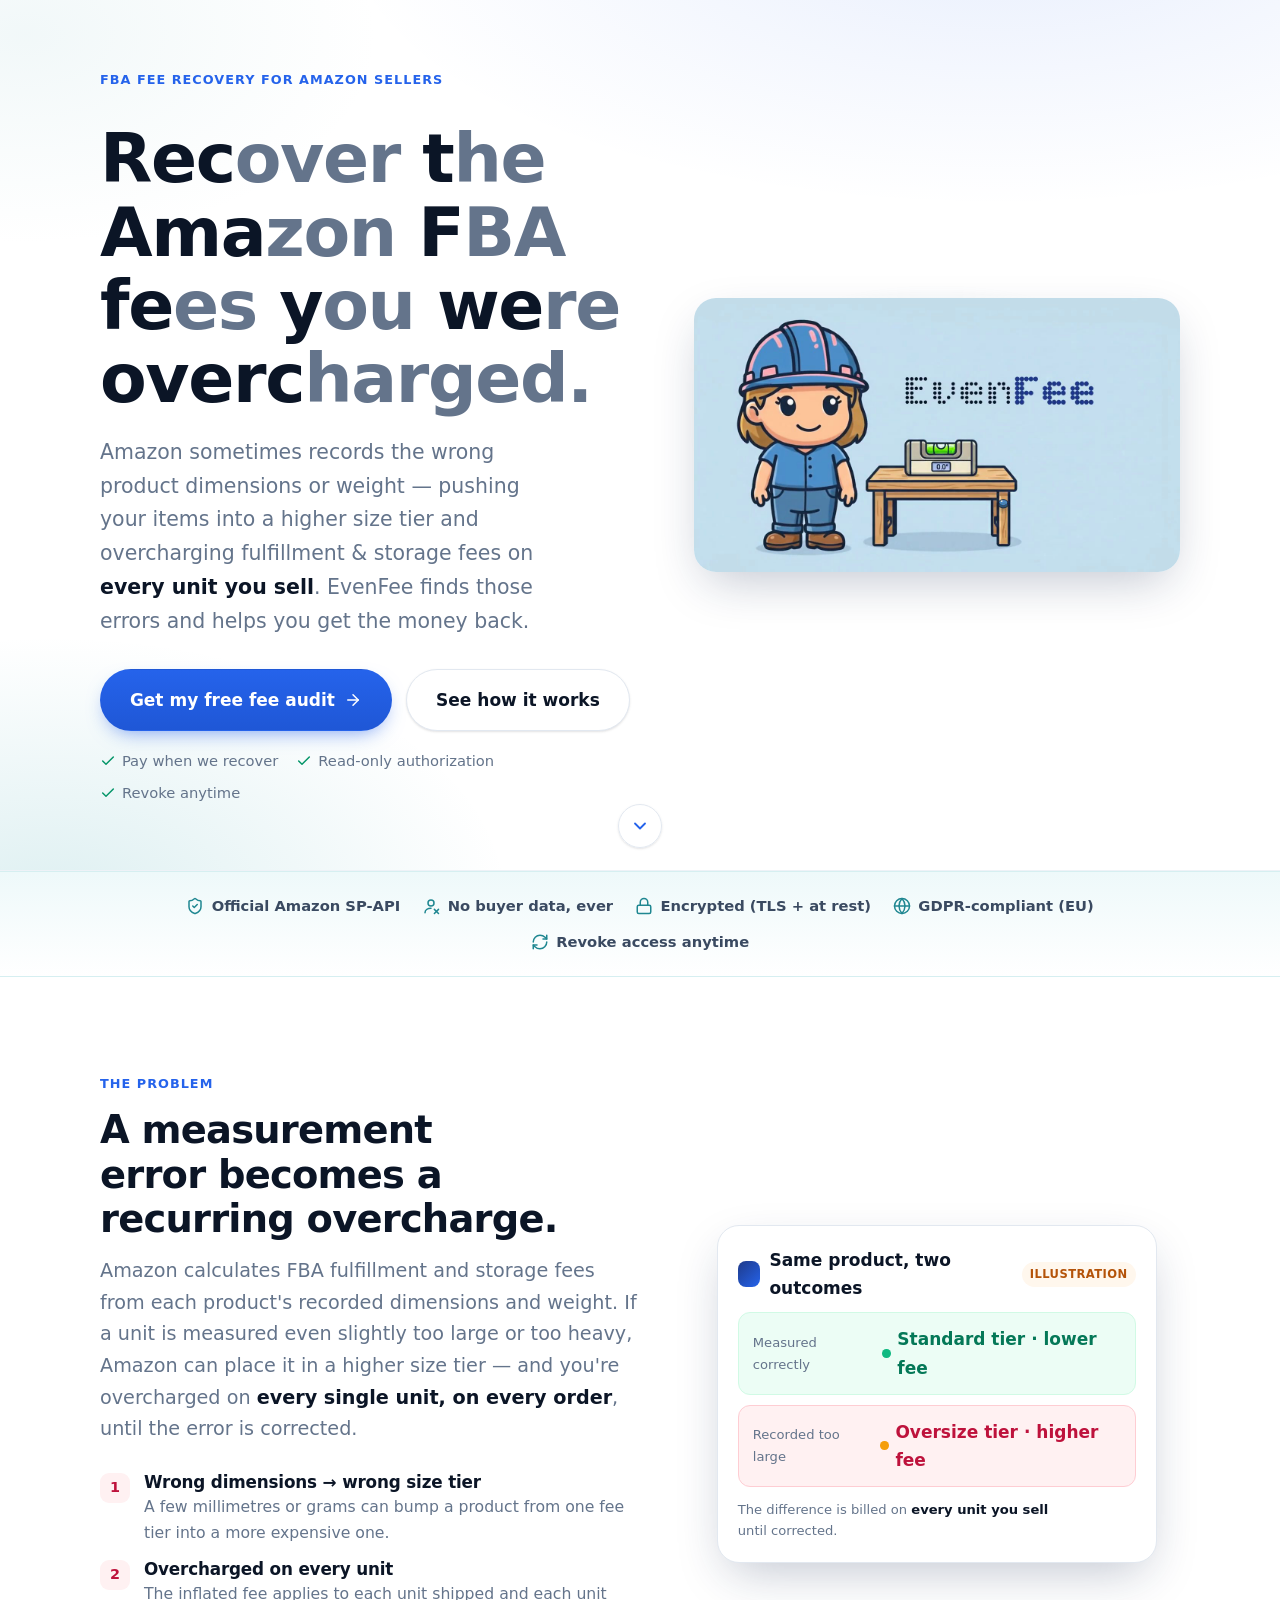
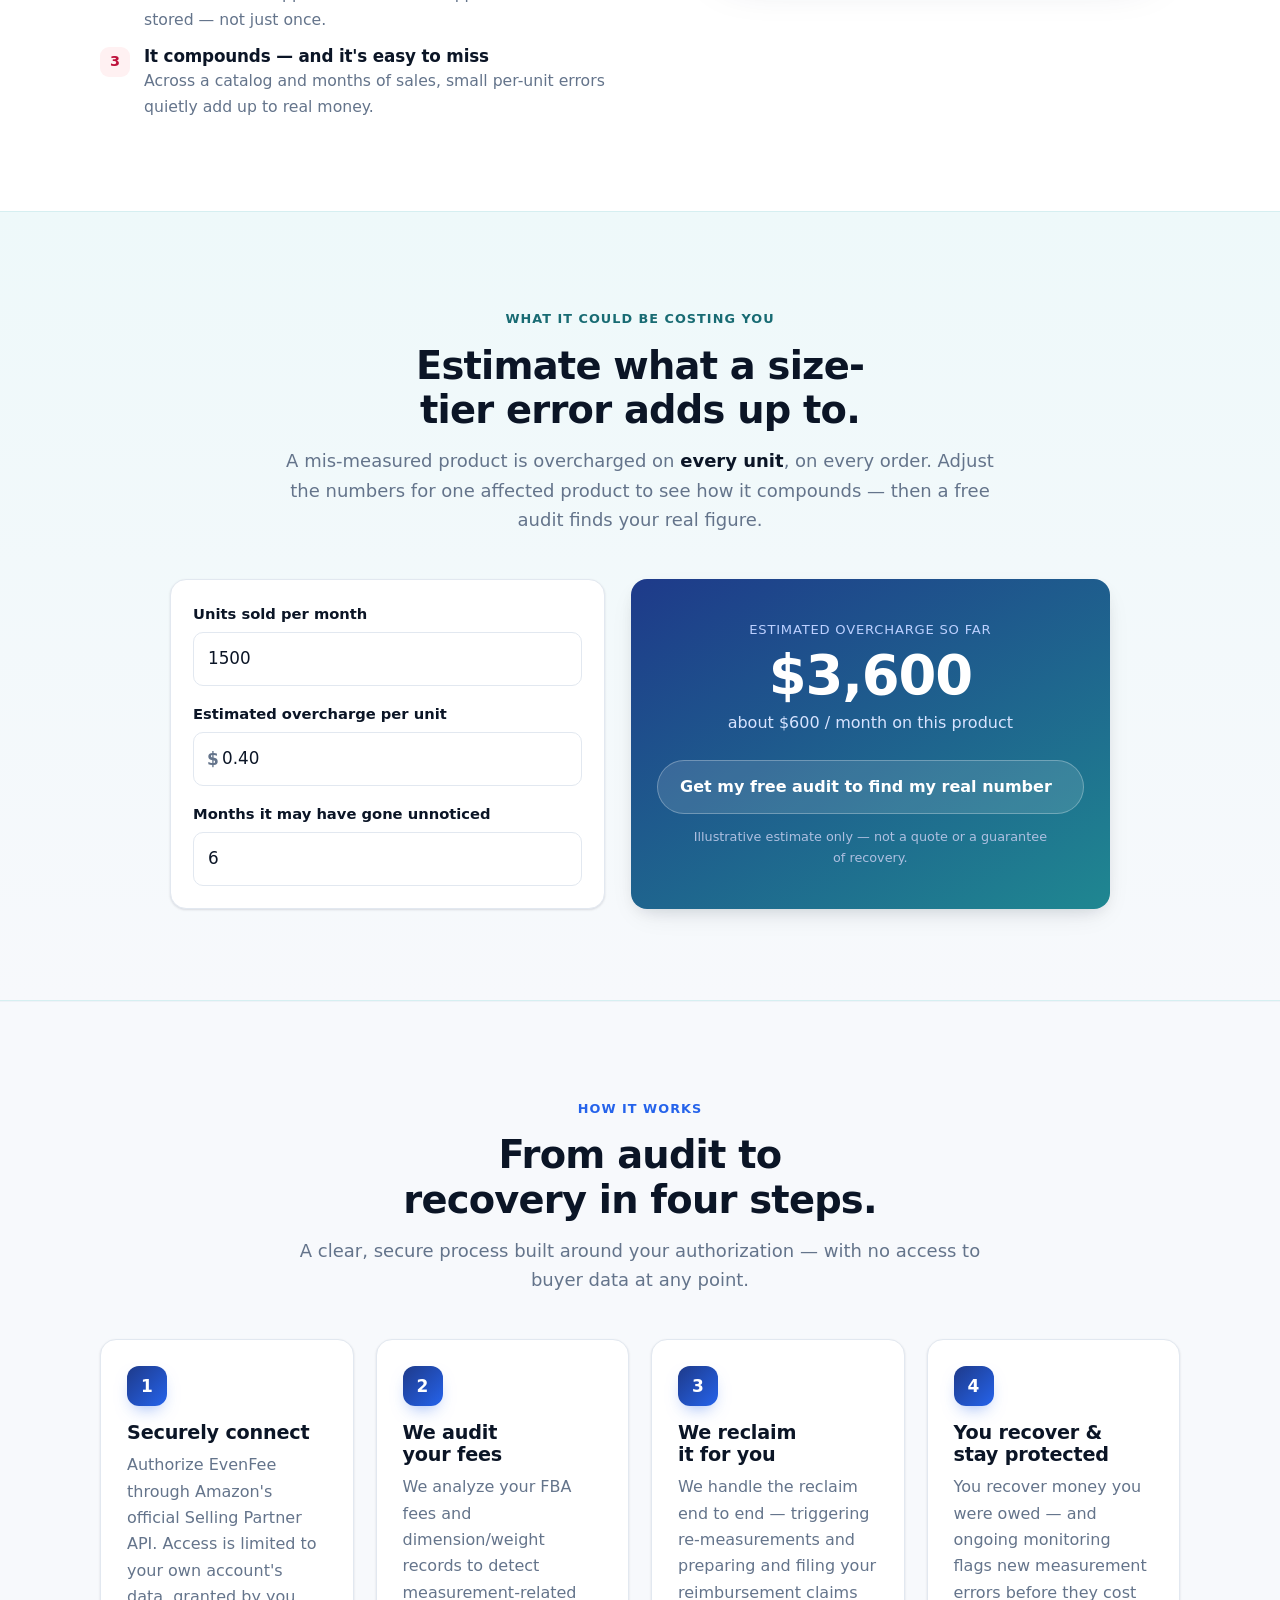
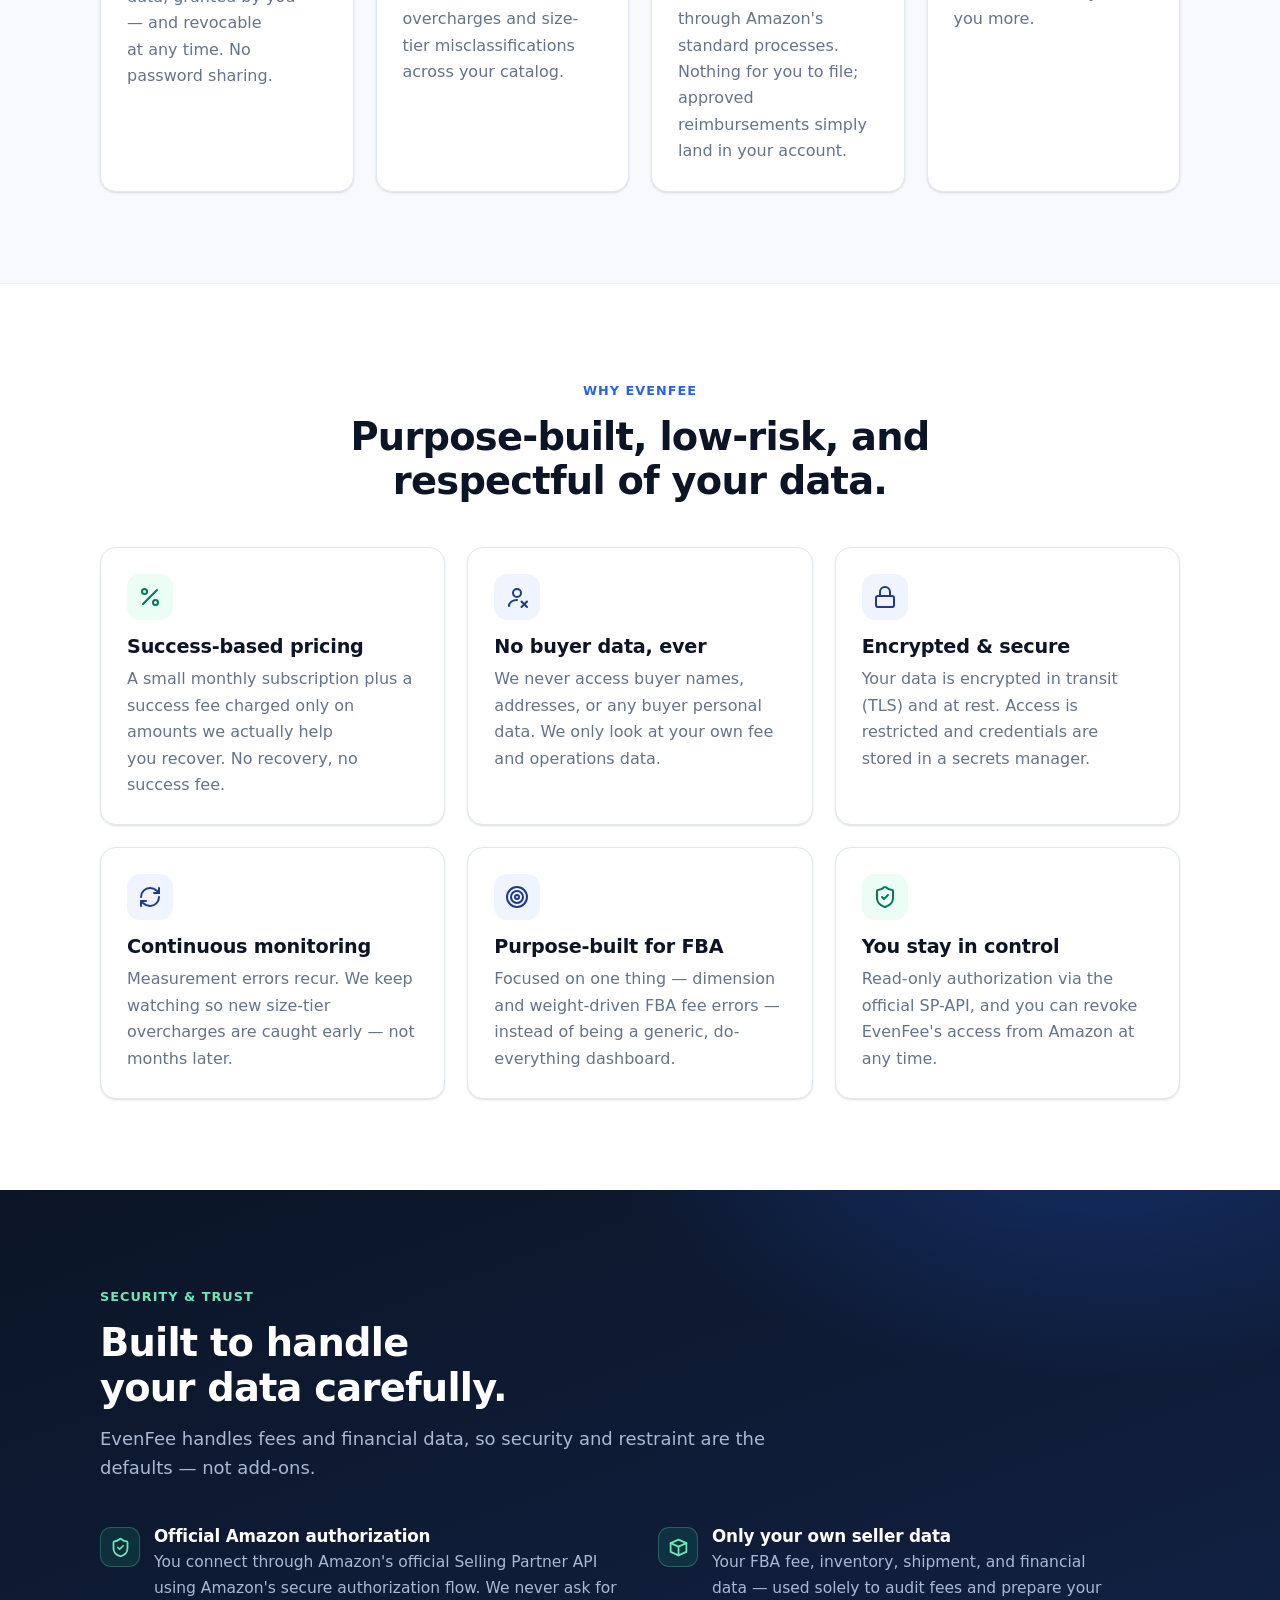
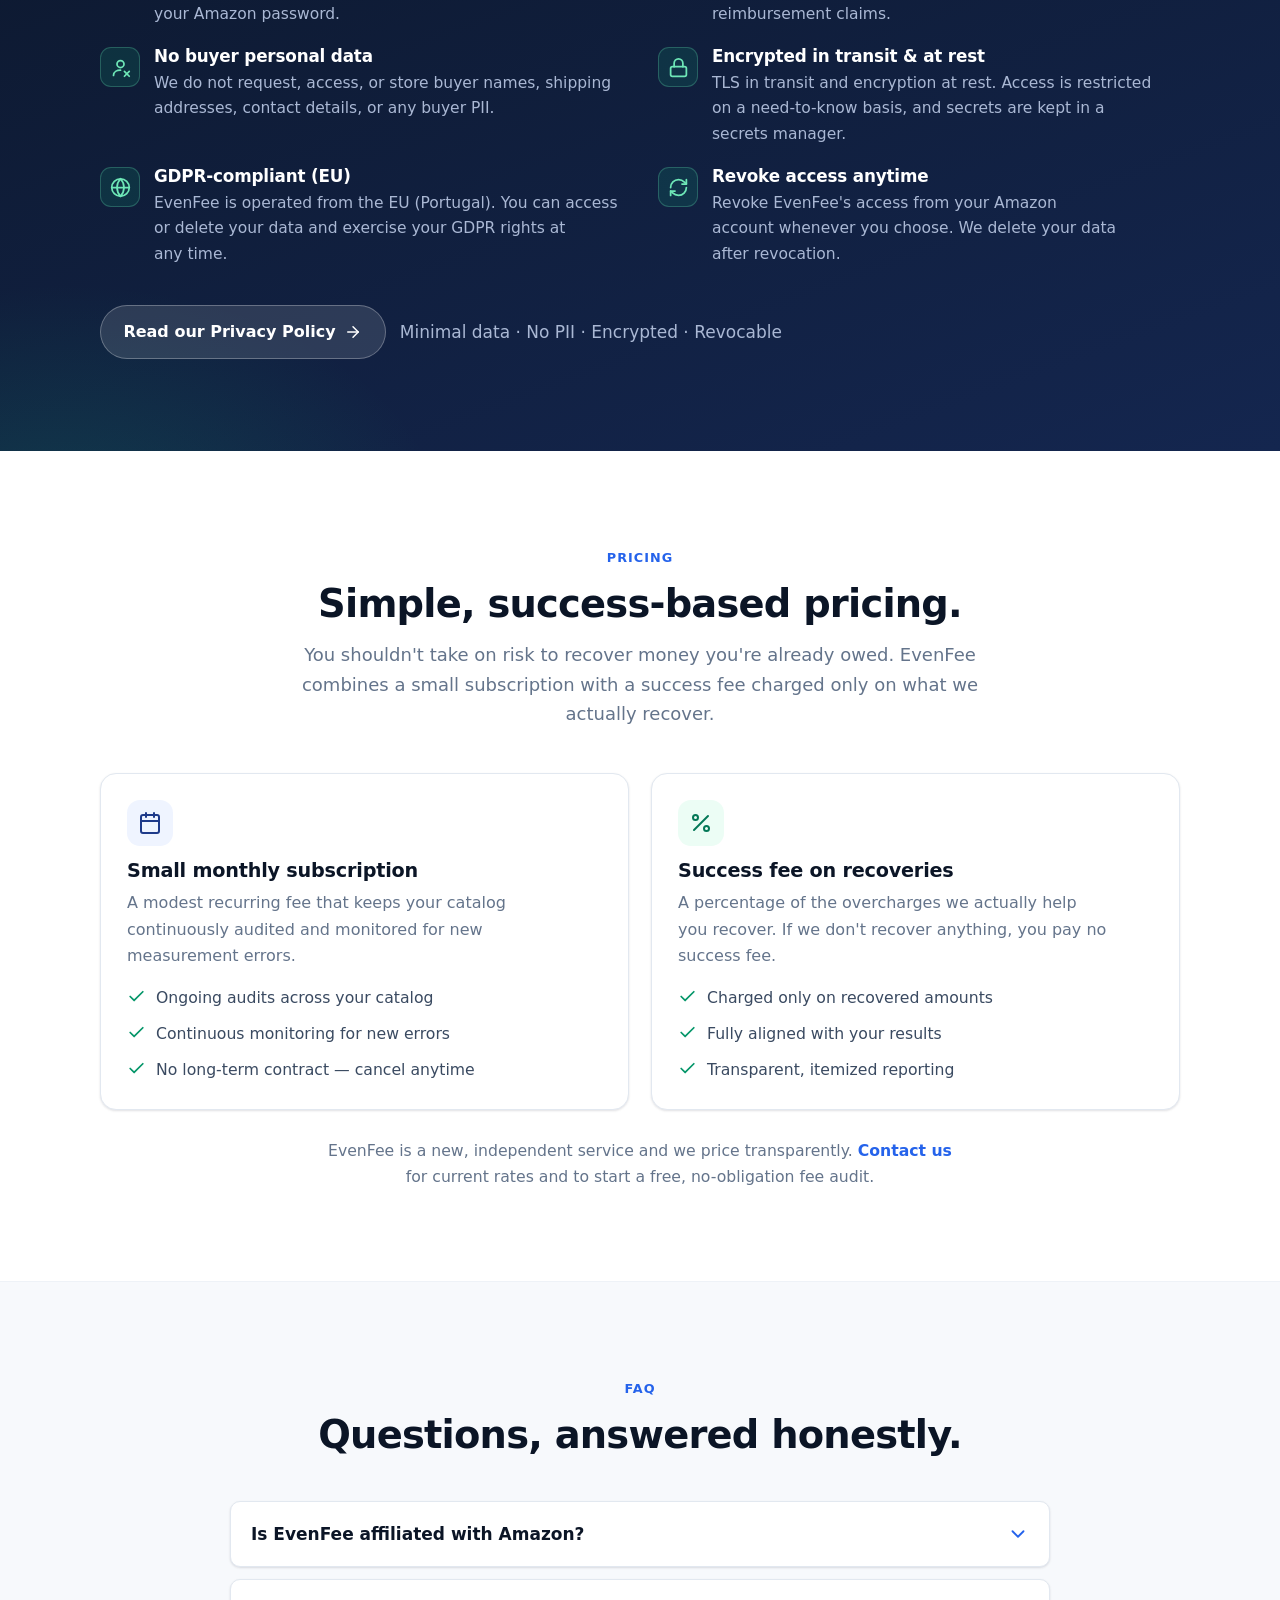
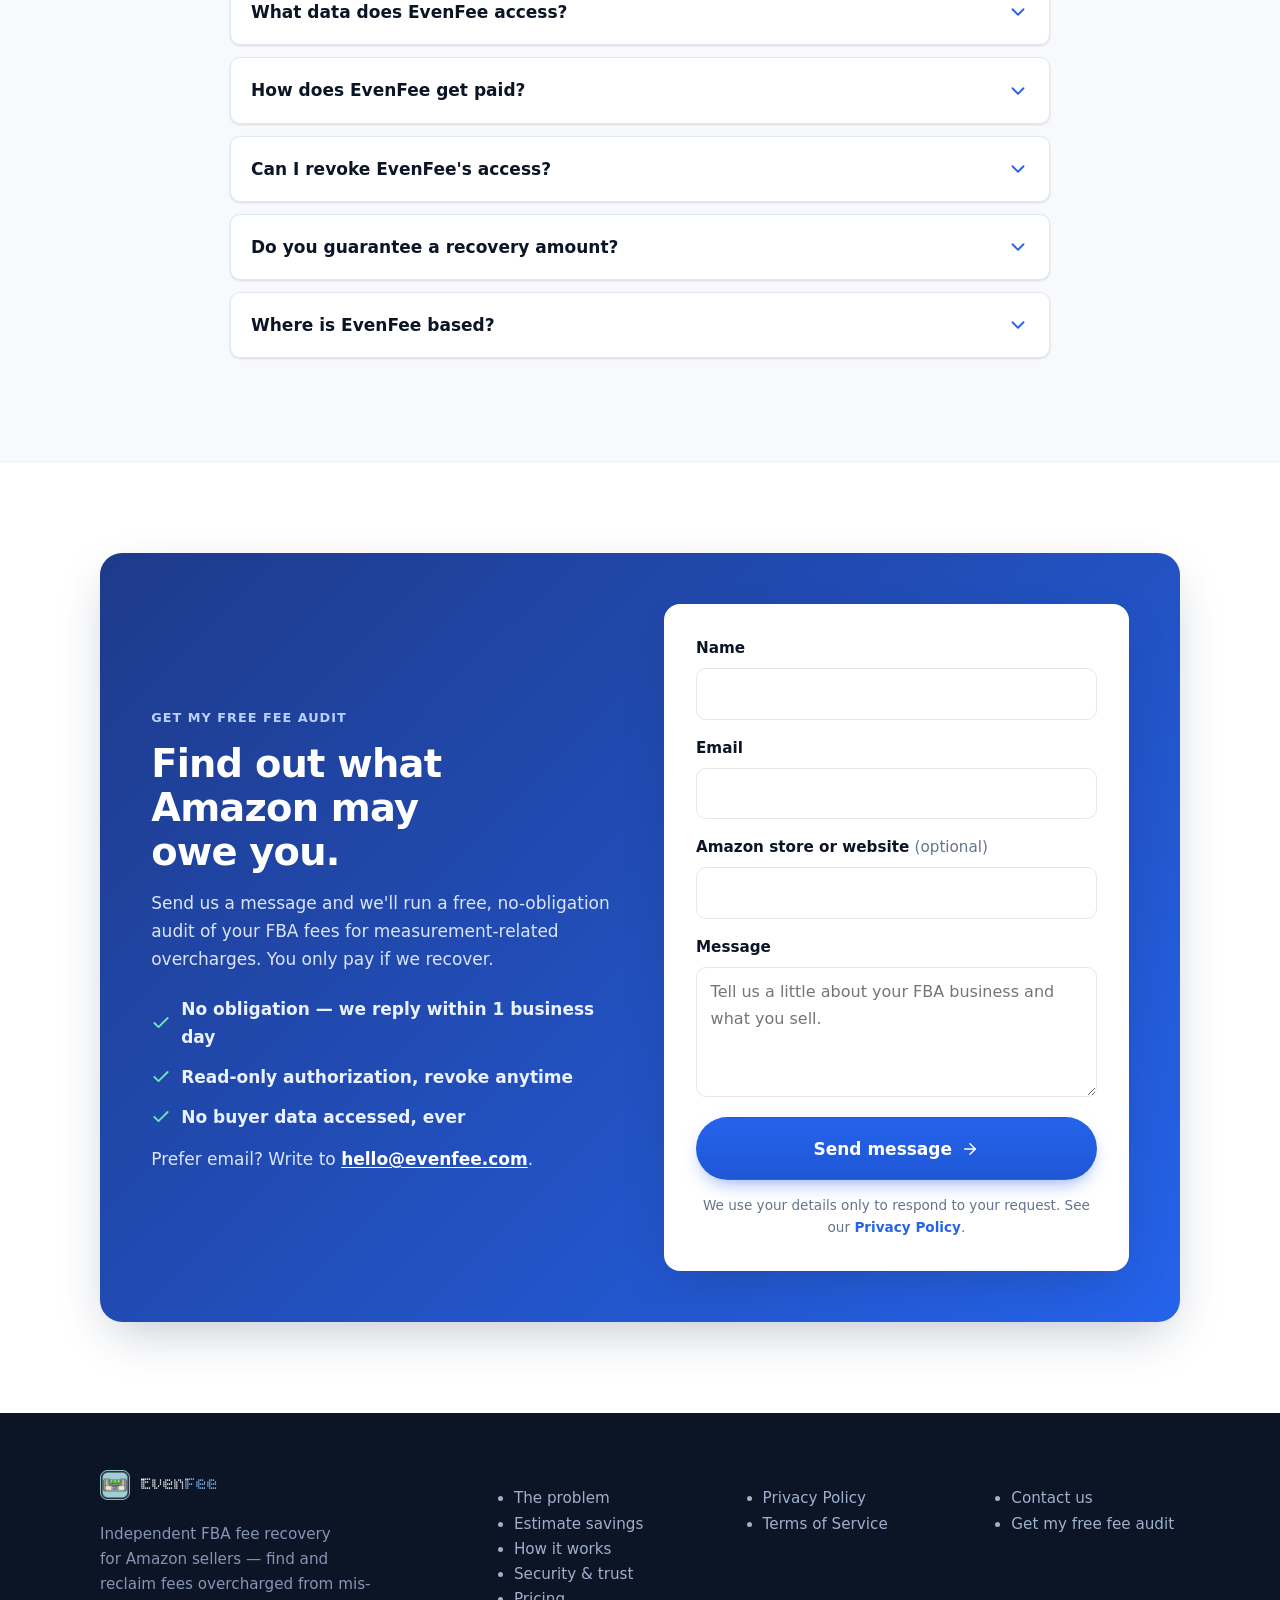
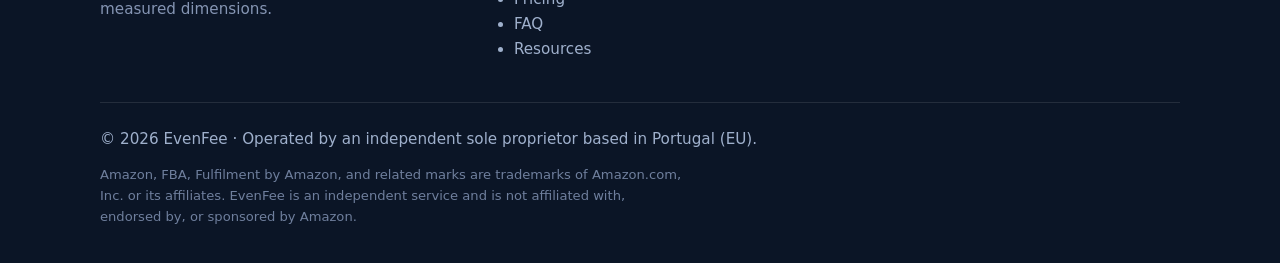
==== index.html @ 162b537e "Hero headline: add a bionic-reading colour cue Fade the tail of each word in the H1 to the muted sha" ====
<!DOCTYPE html>
<html lang="en">
<head>
  <meta charset="utf-8">
  <meta name="viewport" content="width=device-width, initial-scale=1">
  <script>document.documentElement.classList.add('hero-reveal');</script>

  <title>EvenFee — Amazon FBA Fee Recovery</title>
  <meta name="description" content="EvenFee helps Amazon FBA sellers recover fulfillment and storage fees they were overcharged due to incorrect product dimension and weight measurements. Success-based pricing, official Amazon SP-API, no buyer data, GDPR-compliant.">
  <link rel="canonical" href="https://evenfee.com/">

  <!-- Open Graph -->
  <meta property="og:type" content="website">
  <meta property="og:site_name" content="EvenFee">
  <meta property="og:title" content="EvenFee — Recover overcharged Amazon FBA fees">
  <meta property="og:description" content="We find FBA fulfillment & storage fees overcharged from mis-measured dimensions, and help you get the money back. No buyer data, encrypted, GDPR-compliant.">
  <meta property="og:url" content="https://evenfee.com/">
  <meta property="og:image" content="https://evenfee.com/assets/og-image.png">
  <meta property="og:image:width" content="1200">
  <meta property="og:image:height" content="630">
  <meta property="og:image:alt" content="EvenFee — recover the Amazon FBA fees you were overcharged.">
  <meta property="og:locale" content="en">

  <!-- Twitter -->
  <meta name="twitter:card" content="summary_large_image">
  <meta name="twitter:title" content="EvenFee — Recover overcharged Amazon FBA fees">
  <meta name="twitter:description" content="We find FBA fulfillment & storage fees overcharged from mis-measured dimensions, and help you get the money back.">
  <meta name="twitter:image" content="https://evenfee.com/assets/og-image.png">
  <meta name="twitter:image:alt" content="EvenFee — recover the Amazon FBA fees you were overcharged.">

  <!-- Icons / theme -->
  <link rel="icon" href="assets/favicon-32.png" sizes="32x32" type="image/png">
  <link rel="apple-touch-icon" href="assets/apple-touch-icon.png">
  <link rel="manifest" href="site.webmanifest">
  <meta name="theme-color" content="#0b1526">
  <meta name="robots" content="index, follow">

  <link rel="preload" as="image" href="assets/mascot.jpg" fetchpriority="high">
  <link rel="stylesheet" href="assets/styles.css">

  <script type="application/ld+json">
  {
    "@context": "https://schema.org",
    "@graph": [
      {
        "@type": "Organization",
        "@id": "https://evenfee.com/#org",
        "name": "EvenFee",
        "url": "https://evenfee.com/",
        "logo": "https://evenfee.com/assets/icon-512.png",
        "email": "hello@evenfee.com",
        "description": "EvenFee helps Amazon FBA sellers recover fulfillment and storage fees overcharged because of incorrect product dimension or weight measurements.",
        "foundingLocation": { "@type": "Place", "address": { "@type": "PostalAddress", "addressCountry": "PT" } },
        "areaServed": "Worldwide"
      },
      {
        "@type": "WebSite",
        "@id": "https://evenfee.com/#site",
        "url": "https://evenfee.com/",
        "name": "EvenFee",
        "publisher": { "@id": "https://evenfee.com/#org" },
        "inLanguage": "en"
      },
      {
        "@type": "FAQPage",
        "mainEntity": [
          { "@type": "Question", "name": "Is EvenFee affiliated with Amazon?",
            "acceptedAnswer": { "@type": "Answer", "text": "No. EvenFee is an independent service and is not affiliated with, endorsed by, or sponsored by Amazon. We integrate with Amazon's official Selling Partner API (SP-API) only with your authorization." } },
          { "@type": "Question", "name": "What data does EvenFee access?",
            "acceptedAnswer": { "@type": "Answer", "text": "Only your own seller account's FBA fee, inventory, shipment, and financial data via Amazon's SP-API. We never access buyer names, addresses, or any buyer personal data." } },
          { "@type": "Question", "name": "How does EvenFee get paid?",
            "acceptedAnswer": { "@type": "Answer", "text": "A small monthly subscription plus a success fee charged only on amounts we actually help you recover. If there is no recovery, there is no success fee." } },
          { "@type": "Question", "name": "Can I revoke EvenFee's access?",
            "acceptedAnswer": { "@type": "Answer", "text": "Yes. You can revoke EvenFee's access from your Amazon Seller Central account at any time. We delete your data after revocation." } },
          { "@type": "Question", "name": "Do you guarantee a recovery amount?",
            "acceptedAnswer": { "@type": "Answer", "text": "No. Outcomes depend on your account and Amazon's review of each claim. We only charge a success fee on amounts that are actually recovered." } },
          { "@type": "Question", "name": "Where is EvenFee based?",
            "acceptedAnswer": { "@type": "Answer", "text": "EvenFee is operated by an independent sole proprietor based in Portugal (EU), and follows GDPR for any personal data it processes." } }
        ]
      },
      {
        "@type": "Service",
        "@id": "https://evenfee.com/#service",
        "name": "FBA fee recovery",
        "serviceType": "Amazon FBA fee audit and reimbursement recovery",
        "provider": { "@id": "https://evenfee.com/#org" },
        "areaServed": "Worldwide",
        "description": "Audits Amazon FBA fulfillment and storage fees for overcharges caused by incorrect product dimension or weight measurements, and helps sellers prepare reimbursement claims. Success-based pricing.",
        "offers": { "@type": "Offer", "priceSpecification": { "@type": "PriceSpecification", "priceCurrency": "EUR", "description": "Small monthly subscription plus a success fee charged only on amounts actually recovered." } }
      }
    ]
  }
  </script>
</head>
<body>
  <a class="skip-link" href="#main">Skip to content</a>

  <!-- ===================== Header ===================== -->
  <header class="site-header" data-header>
    <div class="container">
      <nav class="nav" aria-label="Primary">
        <a class="brand" href="index.html" aria-label="EvenFee home">
          <img class="brand__mark" src="assets/logo-mark.png" width="30" height="30" alt="" aria-hidden="true">
          <span class="brand__name">Even<b>Fee</b></span>
        </a>

        <ul class="nav__links">
          <li><a href="#problem">The problem</a></li>
          <li><a href="#how-it-works">How it works</a></li>
          <li><a href="#security">Security</a></li>
          <li><a href="#pricing">Pricing</a></li>
          <li><a href="#faq">FAQ</a></li>
          <li><a href="resources.html">Resources</a></li>
          <li><a href="#contact">Contact</a></li>
        </ul>

        <div class="nav__cta">
          <a class="btn btn--primary" href="#contact">Get my free fee audit</a>
        </div>

        <button class="nav__toggle" data-nav-toggle aria-expanded="false" aria-controls="mobile-menu" aria-label="Toggle navigation menu">
          <svg class="icon-open" viewBox="0 0 24 24" fill="none" stroke="currentColor" stroke-width="2" stroke-linecap="round" aria-hidden="true"><path d="M4 6h16M4 12h16M4 18h16"/></svg>
          <svg class="icon-close" viewBox="0 0 24 24" fill="none" stroke="currentColor" stroke-width="2" stroke-linecap="round" aria-hidden="true"><path d="M6 6l12 12M18 6 6 18"/></svg>
        </button>
      </nav>

      <div class="nav__panel" id="mobile-menu" data-nav-panel>
        <ul>
          <li><a href="#problem">The problem</a></li>
          <li><a href="#estimate">Estimate savings</a></li>
          <li><a href="#how-it-works">How it works</a></li>
          <li><a href="#benefits">Benefits</a></li>
          <li><a href="#security">Security &amp; trust</a></li>
          <li><a href="#pricing">Pricing</a></li>
          <li><a href="#faq">FAQ</a></li>
          <li><a href="resources.html">Resources</a></li>
          <li><a href="#contact">Contact</a></li>
          <li><a href="privacy.html">Privacy Policy</a></li>
        </ul>
        <a class="btn btn--primary btn--block" href="#contact">Get my free fee audit</a>
      </div>
    </div>
  </header>

  <main id="main">
    <!-- ===================== Hero ===================== -->
    <section class="hero">
      <div class="container">
        <div class="hero__grid">
          <div class="hero__copy">
            <span class="eyebrow">FBA fee recovery for Amazon sellers</span>
            <h1>Rec<span class="rl">over</span> t<span class="rl">he</span> Ama<span class="rl">zon</span> F<span class="rl">BA</span> fe<span class="rl">es</span> y<span class="rl">ou</span> we<span class="rl">re</span> overc<span class="rl">harged.</span></h1>
            <p class="hero__sub">Amazon sometimes records the wrong product dimensions or weight — pushing your items into a higher size tier and overcharging fulfillment &amp; storage fees on <strong>every unit you sell</strong>. EvenFee finds those errors and helps you get the money back.</p>
            <div class="hero__actions">
              <a class="btn btn--primary btn--lg" href="#contact">
                Get my free fee audit
                <svg viewBox="0 0 24 24" width="18" height="18" fill="none" stroke="currentColor" stroke-width="2" stroke-linecap="round" stroke-linejoin="round" aria-hidden="true"><path d="M5 12h14"/><path d="m12 5 7 7-7 7"/></svg>
              </a>
              <a class="btn btn--ghost btn--lg" href="#how-it-works">See how it works</a>
            </div>
            <div class="hero__micro">
              <span><svg viewBox="0 0 24 24" fill="none" stroke="currentColor" stroke-width="2.2" stroke-linecap="round" stroke-linejoin="round" aria-hidden="true"><path d="M20 6 9 17l-5-5"/></svg> Pay when we recover</span>
              <span><svg viewBox="0 0 24 24" fill="none" stroke="currentColor" stroke-width="2.2" stroke-linecap="round" stroke-linejoin="round" aria-hidden="true"><path d="M20 6 9 17l-5-5"/></svg> Read-only authorization</span>
              <span><svg viewBox="0 0 24 24" fill="none" stroke="currentColor" stroke-width="2.2" stroke-linecap="round" stroke-linejoin="round" aria-hidden="true"><path d="M20 6 9 17l-5-5"/></svg> Revoke anytime</span>
            </div>
          </div>

          <!-- Brand mascot — plays once on load (muted), then loops the last ~3s (she blinks on a calm idle); the faint replay control re-runs it -->
          <div class="hero__art">
            <div class="hero__stage">
              <video class="hero__mascot" width="1280" height="720"
                     autoplay muted playsinline preload="auto"
                     poster="assets/mascot.jpg"
                     aria-label="EvenFee mascot — a friendly inspector with a spirit level, beside the EvenFee logo">
                <source src="assets/mascot-hero.mp4" type="video/mp4">
                <img src="assets/mascot.jpg" width="1280" height="720" decoding="async"
                     alt="EvenFee mascot — a friendly inspector with a spirit level, beside the EvenFee logo">
              </video>
              <button type="button" class="hero__replay" aria-label="Replay animation" title="Replay">
                <svg viewBox="0 0 24 24" fill="none" stroke="currentColor" stroke-width="2" stroke-linecap="round" stroke-linejoin="round" aria-hidden="true"><path d="M3 12a9 9 0 0 1 9-9 9.75 9.75 0 0 1 6.74 2.74L21 8"/><path d="M21 3v5h-5"/><path d="M21 12a9 9 0 0 1-9 9 9.75 9.75 0 0 1-6.74-2.74L3 16"/><path d="M3 21v-5h5"/></svg>
              </button>
            </div>
          </div>
        </div>
      </div>
      <a class="hero__scroll" href="#problem" aria-label="Scroll to see how it works">
        <svg viewBox="0 0 24 24" fill="none" stroke="currentColor" stroke-width="2.2" stroke-linecap="round" stroke-linejoin="round" aria-hidden="true"><path d="m6 9 6 6 6-6"/></svg>
      </a>
    </section>

    <!-- ===================== Trust strip ===================== -->
    <div class="trustbar">
      <div class="container">
        <div class="trustbar__inner">
          <span class="trustbar__item"><svg viewBox="0 0 24 24" fill="none" stroke="currentColor" stroke-width="2" stroke-linecap="round" stroke-linejoin="round" aria-hidden="true"><path d="M20 13c0 5-3.5 7.5-7.66 8.95a1 1 0 0 1-.67-.01C7.5 20.5 4 18 4 13V6a1 1 0 0 1 1-1c2 0 4.5-1.2 6.24-2.72a1.17 1.17 0 0 1 1.52 0C14.51 3.81 17 5 19 5a1 1 0 0 1 1 1z"/><path d="m9 12 2 2 4-4"/></svg> Official Amazon SP-API</span>
          <span class="trustbar__item"><svg viewBox="0 0 24 24" fill="none" stroke="currentColor" stroke-width="2" stroke-linecap="round" stroke-linejoin="round" aria-hidden="true"><circle cx="12" cy="8" r="4"/><path d="M4 21c0-4 4-6 8-6"/><line x1="16.5" y1="16.5" x2="22" y2="22"/><line x1="22" y1="16.5" x2="16.5" y2="22"/></svg> No buyer data, ever</span>
          <span class="trustbar__item"><svg viewBox="0 0 24 24" fill="none" stroke="currentColor" stroke-width="2" stroke-linecap="round" stroke-linejoin="round" aria-hidden="true"><rect x="3" y="11" width="18" height="11" rx="2"/><path d="M7 11V7a5 5 0 0 1 10 0v4"/></svg> Encrypted (TLS + at rest)</span>
          <span class="trustbar__item"><svg viewBox="0 0 24 24" fill="none" stroke="currentColor" stroke-width="2" stroke-linecap="round" stroke-linejoin="round" aria-hidden="true"><circle cx="12" cy="12" r="10"/><path d="M2 12h20"/><path d="M12 2a15.3 15.3 0 0 1 4 10 15.3 15.3 0 0 1-4 10 15.3 15.3 0 0 1-4-10 15.3 15.3 0 0 1 4-10z"/></svg> GDPR-compliant (EU)</span>
          <span class="trustbar__item"><svg viewBox="0 0 24 24" fill="none" stroke="currentColor" stroke-width="2" stroke-linecap="round" stroke-linejoin="round" aria-hidden="true"><path d="M3 12a9 9 0 0 1 9-9 9.75 9.75 0 0 1 6.74 2.74L21 8"/><path d="M21 3v5h-5"/><path d="M21 12a9 9 0 0 1-9 9 9.75 9.75 0 0 1-6.74-2.74L3 16"/><path d="M3 21v-5h5"/></svg> Revoke access anytime</span>
        </div>
      </div>
    </div>

    <!-- ===================== Problem ===================== -->
    <section class="section" id="problem">
      <div class="container">
        <div class="split">
          <div>
            <span class="eyebrow">The problem</span>
            <h2>A measurement error becomes a recurring overcharge.</h2>
            <p class="lead" style="margin-top:14px">Amazon calculates FBA fulfillment and storage fees from each product's recorded dimensions and weight. If a unit is measured even slightly too large or too heavy, Amazon can place it in a higher size tier — and you're overcharged on <strong>every single unit, on every order</strong>, until the error is corrected.</p>
            <div class="problem__points">
              <div class="problem__point">
                <span class="num" aria-hidden="true">1</span>
                <div><h3>Wrong dimensions → wrong size tier</h3><p>A few millimetres or grams can bump a product from one fee tier into a more expensive one.</p></div>
              </div>
              <div class="problem__point">
                <span class="num" aria-hidden="true">2</span>
                <div><h3>Overcharged on every unit</h3><p>The inflated fee applies to each unit shipped and each unit stored — not just once.</p></div>
              </div>
              <div class="problem__point">
                <span class="num" aria-hidden="true">3</span>
                <div><h3>It compounds — and it's easy to miss</h3><p>Across a catalog and months of sales, small per-unit errors quietly add up to real money.</p></div>
              </div>
            </div>
          </div>

          <div class="problem__media">
            <div class="mock" role="img" aria-label="Illustration: the same product billed correctly in a standard tier versus overcharged in an oversize tier.">
              <div class="mock__top">
                <span class="mock__title"><span class="dot" aria-hidden="true"></span> Same product, two outcomes</span>
                <span class="badge badge--warn">Illustration</span>
              </div>
              <div class="mock__row" style="background:var(--accent-050); border-color:var(--accent-100)">
                <span class="label">Measured correctly</span>
                <span class="val" style="color:var(--accent-700)"><span class="pin pin--ok" aria-hidden="true"></span> Standard tier · lower fee</span>
              </div>
              <div class="mock__row" style="background:#fff1f2; border-color:#fecdd3">
                <span class="label">Recorded too large</span>
                <span class="val" style="color:#be123c"><span class="pin pin--warn" aria-hidden="true"></span> Oversize tier · higher fee</span>
              </div>
              <p class="mock__dims">The difference is billed on <strong>every unit you sell</strong> until corrected.</p>
            </div>
          </div>
        </div>
      </div>
    </section>

    <!-- ===================== Estimate ===================== -->
    <section class="section section--teal" id="estimate">
      <div class="container">
        <div class="section__head center">
          <span class="eyebrow">What it could be costing you</span>
          <h2>Estimate what a size-tier error adds up to.</h2>
          <p>A mis-measured product is overcharged on <strong>every unit</strong>, on every order. Adjust the numbers for one affected product to see how it compounds — then a free audit finds your real figure.</p>
        </div>
        <div class="estimator">
          <form class="estimator__controls" id="estimator" novalidate aria-label="FBA overcharge estimator">
            <div class="field">
              <label for="est-units">Units sold per month</label>
              <input id="est-units" type="number" inputmode="numeric" min="0" step="1" value="1500">
            </div>
            <div class="field">
              <label for="est-over">Estimated overcharge per unit</label>
              <div class="field__money"><span aria-hidden="true">$</span><input id="est-over" type="number" inputmode="decimal" min="0" step="0.01" value="0.40"></div>
            </div>
            <div class="field">
              <label for="est-months">Months it may have gone unnoticed</label>
              <input id="est-months" type="number" inputmode="numeric" min="0" step="1" value="6">
            </div>
          </form>
          <div class="estimator__result">
            <span class="estimator__label">Estimated overcharge so far</span>
            <span class="estimator__value" id="est-total" aria-live="polite">$3,600</span>
            <span class="estimator__sub" id="est-monthly">about $600 / month on this product</span>
            <a class="btn btn--light btn--block" href="#contact">Get my free audit to find my real number
              <svg viewBox="0 0 24 24" width="18" height="18" fill="none" stroke="currentColor" stroke-width="2" stroke-linecap="round" stroke-linejoin="round" aria-hidden="true"><path d="M5 12h14"/><path d="m12 5 7 7-7 7"/></svg>
            </a>
            <p class="estimator__disclaimer">Illustrative estimate only — not a quote or a guarantee of recovery.</p>
          </div>
        </div>
      </div>
    </section>

    <!-- ===================== How it works ===================== -->
    <section class="section section--soft" id="how-it-works">
      <div class="container">
        <div class="section__head center">
          <span class="eyebrow">How it works</span>
          <h2>From audit to recovery in four steps.</h2>
          <p>A clear, secure process built around your authorization — with no access to buyer data at any point.</p>
        </div>
        <div class="grid grid--4">
          <article class="card step">
            <span class="step__num">1</span>
            <h3>Securely connect</h3>
            <p>Authorize EvenFee through Amazon's official Selling Partner API. Access is limited to your own account's data, granted by you — and revocable at any time. No password sharing.</p>
          </article>
          <article class="card step">
            <span class="step__num">2</span>
            <h3>We audit your fees</h3>
            <p>We analyze your FBA fees and dimension/weight records to detect measurement-related overcharges and size-tier misclassifications across your catalog.</p>
          </article>
          <article class="card step">
            <span class="step__num">3</span>
            <h3>We reclaim it for you</h3>
            <p>We handle the reclaim end to end — triggering re-measurements and preparing and filing your reimbursement claims through Amazon's standard processes. Nothing for you to file; approved reimbursements simply land in your account.</p>
          </article>
          <article class="card step">
            <span class="step__num">4</span>
            <h3>You recover &amp; stay protected</h3>
            <p>You recover money you were owed — and ongoing monitoring flags new measurement errors before they cost you more.</p>
          </article>
        </div>
      </div>
    </section>

    <!-- ===================== Benefits ===================== -->
    <section class="section" id="benefits">
      <div class="container">
        <div class="section__head center">
          <span class="eyebrow">Why EvenFee</span>
          <h2>Purpose-built, low-risk, and respectful of your data.</h2>
        </div>
        <div class="grid grid--3">
          <article class="card">
            <span class="icon-box icon-box--accent"><svg viewBox="0 0 24 24" fill="none" stroke="currentColor" stroke-width="2" stroke-linecap="round" stroke-linejoin="round" aria-hidden="true"><line x1="19" y1="5" x2="5" y2="19"/><circle cx="6.5" cy="6.5" r="2.5"/><circle cx="17.5" cy="17.5" r="2.5"/></svg></span>
            <h3>Success-based pricing</h3>
            <p>A small monthly subscription plus a success fee charged only on amounts we actually help you recover. No recovery, no success fee.</p>
          </article>
          <article class="card">
            <span class="icon-box"><svg viewBox="0 0 24 24" fill="none" stroke="currentColor" stroke-width="2" stroke-linecap="round" stroke-linejoin="round" aria-hidden="true"><circle cx="12" cy="8" r="4"/><path d="M4 21c0-4 4-6 8-6"/><line x1="16.5" y1="16.5" x2="22" y2="22"/><line x1="22" y1="16.5" x2="16.5" y2="22"/></svg></span>
            <h3>No buyer data, ever</h3>
            <p>We never access buyer names, addresses, or any buyer personal data. We only look at your own fee and operations data.</p>
          </article>
          <article class="card">
            <span class="icon-box"><svg viewBox="0 0 24 24" fill="none" stroke="currentColor" stroke-width="2" stroke-linecap="round" stroke-linejoin="round" aria-hidden="true"><rect x="3" y="11" width="18" height="11" rx="2"/><path d="M7 11V7a5 5 0 0 1 10 0v4"/></svg></span>
            <h3>Encrypted &amp; secure</h3>
            <p>Your data is encrypted in transit (TLS) and at rest. Access is restricted and credentials are stored in a secrets manager.</p>
          </article>
          <article class="card">
            <span class="icon-box"><svg viewBox="0 0 24 24" fill="none" stroke="currentColor" stroke-width="2" stroke-linecap="round" stroke-linejoin="round" aria-hidden="true"><path d="M3 12a9 9 0 0 1 9-9 9.75 9.75 0 0 1 6.74 2.74L21 8"/><path d="M21 3v5h-5"/><path d="M21 12a9 9 0 0 1-9 9 9.75 9.75 0 0 1-6.74-2.74L3 16"/><path d="M3 21v-5h5"/></svg></span>
            <h3>Continuous monitoring</h3>
            <p>Measurement errors recur. We keep watching so new size-tier overcharges are caught early — not months later.</p>
          </article>
          <article class="card">
            <span class="icon-box"><svg viewBox="0 0 24 24" fill="none" stroke="currentColor" stroke-width="2" stroke-linecap="round" stroke-linejoin="round" aria-hidden="true"><circle cx="12" cy="12" r="10"/><circle cx="12" cy="12" r="6"/><circle cx="12" cy="12" r="2"/></svg></span>
            <h3>Purpose-built for FBA</h3>
            <p>Focused on one thing — dimension and weight-driven FBA fee errors — instead of being a generic, do-everything dashboard.</p>
          </article>
          <article class="card">
            <span class="icon-box icon-box--accent"><svg viewBox="0 0 24 24" fill="none" stroke="currentColor" stroke-width="2" stroke-linecap="round" stroke-linejoin="round" aria-hidden="true"><path d="M20 13c0 5-3.5 7.5-7.66 8.95a1 1 0 0 1-.67-.01C7.5 20.5 4 18 4 13V6a1 1 0 0 1 1-1c2 0 4.5-1.2 6.24-2.72a1.17 1.17 0 0 1 1.52 0C14.51 3.81 17 5 19 5a1 1 0 0 1 1 1z"/><path d="m9 12 2 2 4-4"/></svg></span>
            <h3>You stay in control</h3>
            <p>Read-only authorization via the official SP-API, and you can revoke EvenFee's access from Amazon at any time.</p>
          </article>
        </div>
      </div>
    </section>

    <!-- ===================== Security & trust ===================== -->
    <section class="section security" id="security">
      <div class="container">
        <div class="section__head">
          <span class="eyebrow" style="color:#6ee7b7">Security &amp; trust</span>
          <h2>Built to handle your data carefully.</h2>
          <p>EvenFee handles fees and financial data, so security and restraint are the defaults — not add-ons.</p>
        </div>
        <div class="security__list">
          <div class="sec-item">
            <span class="sec-item__ic"><svg viewBox="0 0 24 24" fill="none" stroke="currentColor" stroke-width="2" stroke-linecap="round" stroke-linejoin="round" aria-hidden="true"><path d="M20 13c0 5-3.5 7.5-7.66 8.95a1 1 0 0 1-.67-.01C7.5 20.5 4 18 4 13V6a1 1 0 0 1 1-1c2 0 4.5-1.2 6.24-2.72a1.17 1.17 0 0 1 1.52 0C14.51 3.81 17 5 19 5a1 1 0 0 1 1 1z"/><path d="m9 12 2 2 4-4"/></svg></span>
            <div><h3>Official Amazon authorization</h3><p>You connect through Amazon's official Selling Partner API using Amazon's secure authorization flow. We never ask for your Amazon password.</p></div>
          </div>
          <div class="sec-item">
            <span class="sec-item__ic"><svg viewBox="0 0 24 24" fill="none" stroke="currentColor" stroke-width="2" stroke-linecap="round" stroke-linejoin="round" aria-hidden="true"><path d="M3 7l9-4 9 4v10l-9 4-9-4V7z"/><path d="M3 7l9 4 9-4"/><path d="M12 11v10"/></svg></span>
            <div><h3>Only your own seller data</h3><p>Your FBA fee, inventory, shipment, and financial data — used solely to audit fees and prepare your reimbursement claims.</p></div>
          </div>
          <div class="sec-item">
            <span class="sec-item__ic"><svg viewBox="0 0 24 24" fill="none" stroke="currentColor" stroke-width="2" stroke-linecap="round" stroke-linejoin="round" aria-hidden="true"><circle cx="12" cy="8" r="4"/><path d="M4 21c0-4 4-6 8-6"/><line x1="16.5" y1="16.5" x2="22" y2="22"/><line x1="22" y1="16.5" x2="16.5" y2="22"/></svg></span>
            <div><h3>No buyer personal data</h3><p>We do not request, access, or store buyer names, shipping addresses, contact details, or any buyer PII.</p></div>
          </div>
          <div class="sec-item">
            <span class="sec-item__ic"><svg viewBox="0 0 24 24" fill="none" stroke="currentColor" stroke-width="2" stroke-linecap="round" stroke-linejoin="round" aria-hidden="true"><rect x="3" y="11" width="18" height="11" rx="2"/><path d="M7 11V7a5 5 0 0 1 10 0v4"/></svg></span>
            <div><h3>Encrypted in transit &amp; at rest</h3><p>TLS in transit and encryption at rest. Access is restricted on a need-to-know basis, and secrets are kept in a secrets manager.</p></div>
          </div>
          <div class="sec-item">
            <span class="sec-item__ic"><svg viewBox="0 0 24 24" fill="none" stroke="currentColor" stroke-width="2" stroke-linecap="round" stroke-linejoin="round" aria-hidden="true"><circle cx="12" cy="12" r="10"/><path d="M2 12h20"/><path d="M12 2a15.3 15.3 0 0 1 4 10 15.3 15.3 0 0 1-4 10 15.3 15.3 0 0 1-4-10 15.3 15.3 0 0 1 4-10z"/></svg></span>
            <div><h3>GDPR-compliant (EU)</h3><p>EvenFee is operated from the EU (Portugal). You can access or delete your data and exercise your GDPR rights at any time.</p></div>
          </div>
          <div class="sec-item">
            <span class="sec-item__ic"><svg viewBox="0 0 24 24" fill="none" stroke="currentColor" stroke-width="2" stroke-linecap="round" stroke-linejoin="round" aria-hidden="true"><path d="M3 12a9 9 0 0 1 9-9 9.75 9.75 0 0 1 6.74 2.74L21 8"/><path d="M21 3v5h-5"/><path d="M21 12a9 9 0 0 1-9 9 9.75 9.75 0 0 1-6.74-2.74L3 16"/><path d="M3 21v-5h5"/></svg></span>
            <div><h3>Revoke access anytime</h3><p>Revoke EvenFee's access from your Amazon account whenever you choose. We delete your data after revocation.</p></div>
          </div>
        </div>
        <div class="security__cta">
          <a class="btn btn--light" href="privacy.html">Read our Privacy Policy
            <svg viewBox="0 0 24 24" width="18" height="18" fill="none" stroke="currentColor" stroke-width="2" stroke-linecap="round" stroke-linejoin="round" aria-hidden="true"><path d="M5 12h14"/><path d="m12 5 7 7-7 7"/></svg>
          </a>
          <span class="muted" style="color:#aab8d4">Minimal data · No PII · Encrypted · Revocable</span>
        </div>
      </div>
    </section>

    <!-- ===================== Pricing ===================== -->
    <section class="section" id="pricing">
      <div class="container">
        <div class="section__head center">
          <span class="eyebrow">Pricing</span>
          <h2>Simple, success-based pricing.</h2>
          <p>You shouldn't take on risk to recover money you're already owed. EvenFee combines a small subscription with a success fee charged only on what we actually recover.</p>
        </div>
        <div class="price-grid">
          <article class="card price-card">
            <span class="icon-box"><svg viewBox="0 0 24 24" fill="none" stroke="currentColor" stroke-width="2" stroke-linecap="round" stroke-linejoin="round" aria-hidden="true"><rect x="3" y="4" width="18" height="18" rx="2"/><path d="M16 2v4"/><path d="M8 2v4"/><path d="M3 10h18"/></svg></span>
            <h3>Small monthly subscription</h3>
            <p class="muted">A modest recurring fee that keeps your catalog continuously audited and monitored for new measurement errors.</p>
            <ul>
              <li><svg viewBox="0 0 24 24" fill="none" stroke="currentColor" stroke-width="2.2" stroke-linecap="round" stroke-linejoin="round" aria-hidden="true"><path d="M20 6 9 17l-5-5"/></svg> Ongoing audits across your catalog</li>
              <li><svg viewBox="0 0 24 24" fill="none" stroke="currentColor" stroke-width="2.2" stroke-linecap="round" stroke-linejoin="round" aria-hidden="true"><path d="M20 6 9 17l-5-5"/></svg> Continuous monitoring for new errors</li>
              <li><svg viewBox="0 0 24 24" fill="none" stroke="currentColor" stroke-width="2.2" stroke-linecap="round" stroke-linejoin="round" aria-hidden="true"><path d="M20 6 9 17l-5-5"/></svg> No long-term contract — cancel anytime</li>
            </ul>
          </article>
          <article class="card price-card">
            <span class="icon-box icon-box--accent"><svg viewBox="0 0 24 24" fill="none" stroke="currentColor" stroke-width="2" stroke-linecap="round" stroke-linejoin="round" aria-hidden="true"><line x1="19" y1="5" x2="5" y2="19"/><circle cx="6.5" cy="6.5" r="2.5"/><circle cx="17.5" cy="17.5" r="2.5"/></svg></span>
            <h3>Success fee on recoveries</h3>
            <p class="muted">A percentage of the overcharges we actually help you recover. If we don't recover anything, you pay no success fee.</p>
            <ul>
              <li><svg viewBox="0 0 24 24" fill="none" stroke="currentColor" stroke-width="2.2" stroke-linecap="round" stroke-linejoin="round" aria-hidden="true"><path d="M20 6 9 17l-5-5"/></svg> Charged only on recovered amounts</li>
              <li><svg viewBox="0 0 24 24" fill="none" stroke="currentColor" stroke-width="2.2" stroke-linecap="round" stroke-linejoin="round" aria-hidden="true"><path d="M20 6 9 17l-5-5"/></svg> Fully aligned with your results</li>
              <li><svg viewBox="0 0 24 24" fill="none" stroke="currentColor" stroke-width="2.2" stroke-linecap="round" stroke-linejoin="round" aria-hidden="true"><path d="M20 6 9 17l-5-5"/></svg> Transparent, itemized reporting</li>
            </ul>
          </article>
        </div>
        <p class="price-note">EvenFee is a new, independent service and we price transparently. <a href="#contact" style="color:var(--brand-600);font-weight:600">Contact us</a> for current rates and to start a free, no-obligation fee audit.</p>
      </div>
    </section>

    <!-- ===================== FAQ ===================== -->
    <section class="section section--soft" id="faq">
      <div class="container">
        <div class="section__head center">
          <span class="eyebrow">FAQ</span>
          <h2>Questions, answered honestly.</h2>
        </div>
        <div class="faq">
          <details>
            <summary>Is EvenFee affiliated with Amazon?<svg class="chevron" viewBox="0 0 24 24" fill="none" stroke="currentColor" stroke-width="2" stroke-linecap="round" stroke-linejoin="round" aria-hidden="true"><path d="m6 9 6 6 6-6"/></svg></summary>
            <p>No. EvenFee is an independent service and is not affiliated with, endorsed by, or sponsored by Amazon. We integrate with Amazon's official Selling Partner API (SP-API) only with your authorization.</p>
          </details>
          <details>
            <summary>What data does EvenFee access?<svg class="chevron" viewBox="0 0 24 24" fill="none" stroke="currentColor" stroke-width="2" stroke-linecap="round" stroke-linejoin="round" aria-hidden="true"><path d="m6 9 6 6 6-6"/></svg></summary>
            <p>Only your own seller account's FBA fee, inventory, shipment, and financial data, accessed via Amazon's SP-API. We never access buyer names, addresses, or any buyer personal data. See our <a href="privacy.html">Privacy Policy</a> for full details.</p>
          </details>
          <details>
            <summary>How does EvenFee get paid?<svg class="chevron" viewBox="0 0 24 24" fill="none" stroke="currentColor" stroke-width="2" stroke-linecap="round" stroke-linejoin="round" aria-hidden="true"><path d="m6 9 6 6 6-6"/></svg></summary>
            <p>A small monthly subscription plus a success fee charged only on amounts we actually help you recover. If there's no recovery, there's no success fee.</p>
          </details>
          <details>
            <summary>Can I revoke EvenFee's access?<svg class="chevron" viewBox="0 0 24 24" fill="none" stroke="currentColor" stroke-width="2" stroke-linecap="round" stroke-linejoin="round" aria-hidden="true"><path d="m6 9 6 6 6-6"/></svg></summary>
            <p>Yes — at any time, directly from your Amazon Seller Central account. When you revoke access, we stop processing your data and delete it, except where limited records must be kept to meet legal obligations.</p>
          </details>
          <details>
            <summary>Do you guarantee a recovery amount?<svg class="chevron" viewBox="0 0 24 24" fill="none" stroke="currentColor" stroke-width="2" stroke-linecap="round" stroke-linejoin="round" aria-hidden="true"><path d="m6 9 6 6 6-6"/></svg></summary>
            <p>No. Outcomes depend on your specific account and Amazon's review of each claim. Because our success fee only applies to amounts that are actually recovered, our incentives stay aligned with yours.</p>
          </details>
          <details>
            <summary>Where is EvenFee based?<svg class="chevron" viewBox="0 0 24 24" fill="none" stroke="currentColor" stroke-width="2" stroke-linecap="round" stroke-linejoin="round" aria-hidden="true"><path d="m6 9 6 6 6-6"/></svg></summary>
            <p>EvenFee is operated by an independent sole proprietor based in Portugal (EU), and follows GDPR for any personal data it processes.</p>
          </details>
        </div>
      </div>
    </section>

    <!-- ===================== Contact ===================== -->
    <section class="section" id="contact">
      <div class="container">
        <div class="contact">
          <div class="contact__intro">
            <span class="eyebrow" style="color:#bcd0ff">Get my free fee audit</span>
            <h2>Find out what Amazon may owe you.</h2>
            <p>Send us a message and we'll run a free, no-obligation audit of your FBA fees for measurement-related overcharges. You only pay if we recover.</p>
            <ul class="contact__list">
              <li><svg viewBox="0 0 24 24" fill="none" stroke="currentColor" stroke-width="2.2" stroke-linecap="round" stroke-linejoin="round" aria-hidden="true"><path d="M20 6 9 17l-5-5"/></svg> No obligation — we reply within 1 business day</li>
              <li><svg viewBox="0 0 24 24" fill="none" stroke="currentColor" stroke-width="2.2" stroke-linecap="round" stroke-linejoin="round" aria-hidden="true"><path d="M20 6 9 17l-5-5"/></svg> Read-only authorization, revoke anytime</li>
              <li><svg viewBox="0 0 24 24" fill="none" stroke="currentColor" stroke-width="2.2" stroke-linecap="round" stroke-linejoin="round" aria-hidden="true"><path d="M20 6 9 17l-5-5"/></svg> No buyer data accessed, ever</li>
            </ul>
            <p class="contact__email">Prefer email? Write to <a href="mailto:hello@evenfee.com?subject=Free%20FBA%20fee%20audit%20request">hello@evenfee.com</a>.</p>
          </div>

          <div class="contact__card">
            <!-- SETUP: replace YOUR_FORM_ID with your Formspree form ID so submissions email you (see README → Contact form). -->
            <form id="contact-form" class="form" action="https://formspree.io/f/YOUR_FORM_ID" method="POST" novalidate>
              <div class="form__row">
                <label for="cf-name">Name</label>
                <input id="cf-name" name="name" type="text" autocomplete="name" required>
              </div>
              <div class="form__row">
                <label for="cf-email">Email</label>
                <input id="cf-email" name="email" type="email" autocomplete="email" required>
              </div>
              <div class="form__row">
                <label for="cf-store">Amazon store or website <span class="opt">(optional)</span></label>
                <input id="cf-store" name="store" type="text" autocomplete="organization">
              </div>
              <div class="form__row">
                <label for="cf-message">Message</label>
                <textarea id="cf-message" name="message" rows="4" required placeholder="Tell us a little about your FBA business and what you sell."></textarea>
              </div>
              <input type="text" name="_gotcha" tabindex="-1" autocomplete="off" aria-hidden="true" class="form__hp">
              <input type="hidden" name="_subject" value="New EvenFee fee-audit request">
              <input type="hidden" name="_next" value="https://evenfee.com/thanks.html">
              <button type="submit" class="btn btn--primary btn--lg btn--block">
                Send message
                <svg viewBox="0 0 24 24" width="18" height="18" fill="none" stroke="currentColor" stroke-width="2" stroke-linecap="round" stroke-linejoin="round" aria-hidden="true"><path d="M5 12h14"/><path d="m12 5 7 7-7 7"/></svg>
              </button>
              <p class="form__fineprint">We use your details only to respond to your request. See our <a href="privacy.html">Privacy Policy</a>.</p>
            </form>
            <div class="form__success" hidden>
              <svg viewBox="0 0 24 24" fill="none" stroke="currentColor" stroke-width="2" stroke-linecap="round" stroke-linejoin="round" aria-hidden="true"><path d="M22 11.08V12a10 10 0 1 1-5.93-9.14"/><path d="m9 11 3 3L22 4"/></svg>
              <h3>Thanks — your message is on its way!</h3>
              <p>We've received your request and will get back to you by email shortly.</p>
            </div>
          </div>
        </div>
      </div>
    </section>
  </main>

  <!-- Mobile sticky CTA — keeps the primary action one tap away on small screens.
       Slides in once the hero scrolls past, and steps aside while the contact form is on screen. -->
  <div class="mobile-cta" data-mobile-cta aria-hidden="true">
    <a class="btn btn--primary btn--block" href="#contact">
      Get my free fee audit
      <svg viewBox="0 0 24 24" width="18" height="18" fill="none" stroke="currentColor" stroke-width="2" stroke-linecap="round" stroke-linejoin="round" aria-hidden="true"><path d="M5 12h14"/><path d="m12 5 7 7-7 7"/></svg>
    </a>
  </div>

  <!-- ===================== Footer ===================== -->
  <footer class="site-footer">
    <div class="container">
      <div class="footer__grid">
        <div class="footer__brand">
          <a class="brand" href="index.html" aria-label="EvenFee home">
            <img class="brand__mark" src="assets/logo-mark.png" width="30" height="30" alt="" aria-hidden="true">
            <span class="brand__name">Even<b>Fee</b></span>
          </a>
          <p>Independent FBA fee recovery for Amazon sellers — find and reclaim fees overcharged from mis-measured dimensions.</p>
        </div>
        <div>
          <h4>Product</h4>
          <ul>
            <li><a href="#problem">The problem</a></li>
            <li><a href="#estimate">Estimate savings</a></li>
            <li><a href="#how-it-works">How it works</a></li>
            <li><a href="#security">Security &amp; trust</a></li>
            <li><a href="#pricing">Pricing</a></li>
            <li><a href="#faq">FAQ</a></li>
            <li><a href="resources.html">Resources</a></li>
          </ul>
        </div>
        <div>
          <h4>Legal</h4>
          <ul>
            <li><a href="privacy.html">Privacy Policy</a></li>
            <li><a href="terms.html">Terms of Service</a></li>
          </ul>
        </div>
        <div>
          <h4>Contact</h4>
          <ul>
            <li><a href="#contact">Contact us</a></li>
            <li><a href="#contact">Get my free fee audit</a></li>
          </ul>
        </div>
      </div>

      <div class="footer__bottom">
        <span>© <span data-year>2026</span> EvenFee · Operated by an independent sole proprietor based in Portugal (EU).</span>
        <span class="footer__legal">Amazon, FBA, Fulfilment by Amazon, and related marks are trademarks of Amazon.com, Inc. or its affiliates. EvenFee is an independent service and is not affiliated with, endorsed by, or sponsored by Amazon.</span>
      </div>
    </div>
  </footer>

  <script src="assets/main.js" defer></script>
</body>
</html>
---- assets/styles.css ----
/* ==========================================================================
   EvenFee — marketing site styles
   Framework-free, hand-authored CSS. No build step, no runtime dependencies.
   Design tokens live in :root so the whole palette/scale is editable in one place.
   ========================================================================== */

/* ----- Reset --------------------------------------------------------------- */
*,
*::before,
*::after { box-sizing: border-box; }

* { margin: 0; }

html {
  -webkit-text-size-adjust: 100%;
  text-size-adjust: 100%;
  scroll-behavior: smooth;
  scroll-padding-top: 80px;
}

body {
  -webkit-font-smoothing: antialiased;
  text-rendering: optimizeLegibility;
}

img, svg, video, canvas {
  display: block;
  max-width: 100%;
  height: auto;
}

button, input, textarea, select { font: inherit; color: inherit; }
a { color: inherit; }

/* ----- Brand display font: Bitcount Grid Double (self-hosted, variable) ----- */
@font-face {
  font-family: "Bitcount Grid Double";
  font-style: normal;
  font-weight: 100 900;
  font-display: swap;
  src: url("fonts/bitcount-grid-double-latin.woff2") format("woff2");
  unicode-range: U+0000-00FF, U+0131, U+0152-0153, U+02BB-02BC, U+02C6, U+02DA, U+02DC, U+0304, U+0308, U+0329, U+2000-206F, U+20AC, U+2122, U+2191, U+2193, U+2212, U+2215, U+FEFF, U+FFFD;
}
@font-face {
  font-family: "Bitcount Grid Double";
  font-style: normal;
  font-weight: 100 900;
  font-display: swap;
  src: url("fonts/bitcount-grid-double-latin-ext.woff2") format("woff2");
  unicode-range: U+0100-02BA, U+02BD-02C5, U+02C7-02CC, U+02CE-02D7, U+02DD-02FF, U+0304, U+0308, U+0329, U+1D00-1DBF, U+1E00-1E9F, U+1EF2-1EFF, U+2020, U+20A0-20AB, U+20AD-20C0, U+2113, U+2C60-2C7F, U+A720-A7FF;
}

/* ----- Design tokens ------------------------------------------------------- */
:root {
  /* Brand palette — trustworthy fintech: deep indigo/navy + recovery-green accent */
  --brand-900: #0b1526;
  --brand-800: #14264f;
  --brand-700: #1e3a8a;
  --brand-600: #2563eb;
  --brand-500: #3b82f6;
  --brand-050: #eff4ff;

  --accent-700: #047857;
  --accent-600: #059669;
  --accent-500: #10b981;
  --accent-100: #d1fae5;
  --accent-050: #ecfdf5;

  /* Secondary brand colour — the "scene teal" from the hero mascot animation.
     Used as a recurring ambient accent so the page and the video read as one. */
  --teal-050: #eef9fa;
  --teal-100: #d6eff1;
  --teal-200: #aadde1;
  --teal-300: #9fced3;   /* sampled directly from the mascot scene background */
  --teal-400: #57b1bb;
  --teal-500: #2fa0ab;
  --teal-600: #1f8791;
  --teal-700: #186b73;

  /* Neutrals (slate) */
  --ink:     #0b1526;  /* headings */
  --body:    #3a4a61;  /* paragraph text */
  --muted:   #64748b;  /* secondary text */
  --line:    #e2e8f0;  /* borders */
  --line-2:  #eef2f7;
  --surface: #ffffff;
  --soft:    #f7f9fc;  /* tinted section bg */
  --soft-2:  #eef3fb;

  /* Typography */
  --font-sans: ui-sans-serif, system-ui, -apple-system, "Segoe UI", Roboto,
               "Helvetica Neue", Arial, "Noto Sans", sans-serif;
  --font-display: "Bitcount Grid Double", var(--font-sans);  /* brand title font */

  /* Spacing & shape */
  --container: 1120px;
  --radius-sm: 10px;
  --radius:    16px;
  --radius-lg: 22px;
  --radius-pill: 999px;

  /* Shadows */
  --shadow-sm: 0 1px 2px rgba(11, 21, 38, .06), 0 1px 3px rgba(11, 21, 38, .07);
  --shadow:    0 6px 16px -6px rgba(11, 21, 38, .12), 0 10px 30px -10px rgba(11, 21, 38, .12);
  --shadow-lg: 0 18px 50px -12px rgba(20, 38, 79, .28);

  --ring: 0 0 0 3px rgba(37, 99, 235, .35);
}

/* ----- Base ---------------------------------------------------------------- */
body {
  font-family: var(--font-sans);
  color: var(--body);
  background: var(--surface);
  line-height: 1.65;
  font-size: 1.0625rem;
}

h1, h2, h3, h4 {
  color: var(--ink);
  line-height: 1.15;
  letter-spacing: -0.02em;
  font-weight: 800;
  text-wrap: balance;
}

h1 { font-size: clamp(2.1rem, 1.4rem + 3.0vw, 3.5rem); }
h2 { font-size: clamp(1.6rem, 1.1rem + 2.1vw, 2.4rem); }
h3 { font-size: 1.2rem; font-weight: 700; letter-spacing: -0.01em; }

p { text-wrap: pretty; }

a { text-decoration: none; }
a:hover { text-decoration: underline; text-underline-offset: 3px; }

strong { color: var(--ink); font-weight: 700; }

/* ----- Layout helpers ------------------------------------------------------ */
.container {
  width: 100%;
  max-width: var(--container);
  margin-inline: auto;
  padding-inline: 20px;
}

.section { padding-block: clamp(56px, 4vw + 40px, 104px); }
.section--soft { background: var(--soft); border-block: 1px solid var(--line-2); }
/* Estimate section picks up the secondary teal so the savings moment stands apart. */
.section--teal { background: linear-gradient(180deg, var(--teal-050), var(--soft)); border-block: 1px solid var(--teal-100); }
.section--teal .eyebrow { color: var(--teal-700); }

.section__head { max-width: 720px; margin-bottom: 44px; }
.section__head.center { margin-inline: auto; text-align: center; }
.section__head p { margin-top: 14px; font-size: 1.125rem; color: var(--muted); }

.eyebrow {
  display: inline-block;
  font-size: .8rem;
  font-weight: 700;
  letter-spacing: .08em;
  text-transform: uppercase;
  color: var(--brand-600);
  margin-bottom: 14px;
}

.lead { font-size: 1.2rem; color: var(--muted); }
.muted { color: var(--muted); }

/* ----- Buttons ------------------------------------------------------------- */
.btn {
  display: inline-flex;
  align-items: center;
  justify-content: center;
  gap: .55em;
  padding: .8em 1.4em;
  border-radius: var(--radius-pill);
  font-weight: 650;
  font-size: 1rem;
  border: 1px solid transparent;
  cursor: pointer;
  transition: transform .12s ease, box-shadow .2s ease, background-color .2s ease, border-color .2s ease;
  white-space: nowrap;
  text-decoration: none;
}
.btn:hover { text-decoration: none; transform: translateY(-1px); }
.btn:active { transform: translateY(0); }

.btn--primary {
  background: linear-gradient(180deg, var(--brand-600), #1f57d6);
  color: #fff;
  box-shadow: 0 8px 20px -8px rgba(37, 99, 235, .65);
}
.btn--primary:hover { box-shadow: 0 12px 26px -8px rgba(37, 99, 235, .7); }

.btn--ghost {
  background: var(--surface);
  color: var(--ink);
  border-color: var(--line);
  box-shadow: var(--shadow-sm);
}
.btn--ghost:hover { border-color: #cbd5e1; }

.btn--light {
  background: rgba(255, 255, 255, .12);
  color: #fff;
  border-color: rgba(255, 255, 255, .28);
}
.btn--light:hover { background: rgba(255, 255, 255, .2); }

.btn--lg { padding: .95em 1.7em; font-size: 1.0625rem; }
.btn--block { width: 100%; }

/* ----- Chips & badges ------------------------------------------------------ */
.chip {
  display: inline-flex;
  align-items: center;
  gap: .45em;
  padding: .4em .8em;
  border-radius: var(--radius-pill);
  background: var(--surface);
  border: 1px solid var(--line);
  font-size: .85rem;
  font-weight: 600;
  color: var(--body);
  box-shadow: var(--shadow-sm);
}
.chip svg { width: 15px; height: 15px; color: var(--accent-600); flex: none; }

.badge {
  display: inline-flex;
  align-items: center;
  gap: .4em;
  padding: .28em .7em;
  border-radius: var(--radius-pill);
  font-size: .72rem;
  font-weight: 700;
  letter-spacing: .04em;
  text-transform: uppercase;
}
.badge--soft { background: var(--brand-050); color: var(--brand-700); }
.badge--accent { background: var(--accent-050); color: var(--accent-700); }
.badge--warn { background: #fff7ed; color: #b45309; }

/* ----- Header / nav -------------------------------------------------------- */
.site-header {
  position: sticky;
  top: 0;
  z-index: 50;
  background: rgba(255, 255, 255, .82);
  backdrop-filter: saturate(160%) blur(12px);
  border-bottom: 1px solid transparent;
  transition: border-color .2s ease, box-shadow .2s ease;
}
.site-header.is-scrolled {
  border-bottom-color: var(--line);
  box-shadow: 0 6px 24px -18px rgba(11, 21, 38, .5);
}

/* Homepage (JS on): hide the header over the hero, slide it in past it */
.hero-reveal .site-header {
  position: fixed;
  left: 0;
  right: 0;
  transform: translateY(-100%);
  opacity: 0;
  transition: transform .35s ease, opacity .3s ease, border-color .2s ease, box-shadow .2s ease;
}
.hero-reveal .site-header.is-revealed {
  transform: translateY(0);
  opacity: 1;
  border-bottom-color: var(--line);
  box-shadow: 0 6px 24px -18px rgba(11, 21, 38, .5);
}
.nav {
  display: flex;
  align-items: center;
  justify-content: space-between;
  gap: 16px;
  height: 70px;
}
.brand {
  display: inline-flex;
  align-items: center;
  gap: .6em;
  font-weight: 800;
  font-size: 1.18rem;
  color: var(--ink);
  letter-spacing: -0.02em;
}
.brand:hover { text-decoration: none; }
.brand__mark { width: 30px; height: 30px; flex: none; filter: drop-shadow(0 1px 2px rgba(11, 21, 38, .18)); }
/* Brand wordmark: Bitcount at a light weight so the grid dots stay distinct (heavier weights merge them) */
.brand__name { font-family: var(--font-display); font-weight: 300; letter-spacing: normal; }
.brand__name b { color: var(--brand-700); font-weight: inherit; }

.nav__links {
  display: none;
  align-items: center;
  gap: 4px;
  list-style: none;
  padding: 0;
}
.nav__links a {
  display: inline-block;
  padding: .5em .8em;
  border-radius: 10px;
  font-weight: 550;
  font-size: .97rem;
  color: var(--body);
}
.nav__links a:hover { background: var(--soft-2); color: var(--ink); text-decoration: none; }

.nav__cta { display: none; align-items: center; gap: 10px; }

.nav__toggle {
  display: inline-flex;
  align-items: center;
  justify-content: center;
  width: 44px; height: 44px;
  border: 1px solid var(--line);
  background: var(--surface);
  border-radius: 12px;
  cursor: pointer;
}
.nav__toggle svg { width: 22px; height: 22px; color: var(--ink); }
.nav__toggle .icon-close { display: none; }
.nav__toggle[aria-expanded="true"] .icon-open { display: none; }
.nav__toggle[aria-expanded="true"] .icon-close { display: block; }

/* Mobile menu panel */
.nav__panel {
  display: none;
  border-top: 1px solid var(--line);
  background: var(--surface);
  padding: 14px 0 22px;
}
.nav__panel.is-open { display: block; }
.nav__panel ul { list-style: none; padding: 0; display: grid; gap: 2px; }
.nav__panel a {
  display: block;
  padding: .8em .4em;
  border-radius: 10px;
  font-weight: 600;
  color: var(--ink);
}
.nav__panel a:hover { background: var(--soft-2); text-decoration: none; }
.nav__panel .btn { margin-top: 14px; }

@media (min-width: 880px) {
  .nav__links, .nav__cta { display: flex; }
  .nav__toggle { display: none; }
  .nav__panel { display: none !important; }
}

/* ----- Hero ---------------------------------------------------------------- */
.hero {
  position: relative;
  overflow: hidden;
  background:
    radial-gradient(1100px 460px at 78% -8%, rgba(37, 99, 235, .10), transparent 60%),
    radial-gradient(820px 480px at 4% 104%, rgba(47, 160, 171, .16), transparent 56%),
    radial-gradient(640px 380px at 2% 4%, rgba(159, 206, 211, .14), transparent 55%),
    var(--surface);
  border-bottom: 1px solid var(--line-2);
}
.hero__grid {
  display: grid;
  gap: 44px;
  padding-block: clamp(46px, 5vw, 88px);
  align-items: center;
}
.hero h1 { margin-top: 18px; font-size: clamp(2.5rem, 1.6rem + 3.4vw, 4.25rem); line-height: 1.08; }
/* Bionic-reading cue: each word's start stays strong (ink) and its tail fades to the
   muted shade, so the eye locks onto word-beginnings and scans the headline faster. */
.hero h1 .rl { color: var(--muted); }
.hero__sub { margin-top: 20px; font-size: 1.2rem; color: var(--muted); max-width: 36ch; }
.hero__actions { display: flex; flex-wrap: wrap; gap: 14px; margin-top: 30px; }
.hero__micro {
  margin-top: 18px;
  font-size: .92rem;
  color: var(--muted);
  display: flex;
  flex-wrap: wrap;
  gap: 8px 18px;
}
.hero__micro span { display: inline-flex; align-items: center; gap: .4em; }
.hero__micro svg { width: 16px; height: 16px; color: var(--accent-600); }

@media (min-width: 940px) {
  .hero__grid { grid-template-columns: 1.05fr .95fr; gap: 56px; min-height: clamp(500px, 76vh, 760px); }
  .hero__sub { font-size: 1.28rem; }
}

/* Hero mascot illustration */
.hero__art { display: flex; justify-content: center; }

/* On load: the copy arrives from the left, the video from the right. */
@keyframes heroInLeft  { from { opacity: 0; transform: translateX(-100%); } to { opacity: 1; transform: none; } }
@keyframes heroInRight { from { opacity: 0; transform: translateX(100%);  } to { opacity: 1; transform: none; } }
.hero-reveal .hero__copy { animation: heroInLeft 3.4s cubic-bezier(.16, .84, .3, 1) both; }
.hero-reveal .hero__art  { animation: heroInRight 3.4s cubic-bezier(.16, .84, .3, 1) both .2s; }
@media (prefers-reduced-motion: reduce) {
  .hero-reveal .hero__copy, .hero-reveal .hero__art { animation: none; }
}
.hero__mascot {
  width: 100%;
  max-width: 520px;
  height: auto;
  border-radius: var(--radius-lg);
  box-shadow: var(--shadow-lg);
}

/* Hero mock "audit" card */
.mock {
  background: var(--surface);
  border: 1px solid var(--line);
  border-radius: var(--radius-lg);
  box-shadow: var(--shadow-lg);
  padding: 20px;
  max-width: 440px;
  margin-inline: auto;
}
.mock__top { display: flex; align-items: center; justify-content: space-between; gap: 12px; }
.mock__title { display: inline-flex; align-items: center; gap: .55em; font-weight: 700; color: var(--ink); }
.mock__title .dot { width: 26px; height: 26px; border-radius: 8px; background: linear-gradient(135deg, var(--brand-700), var(--brand-600)); }
.mock__sku { margin-top: 16px; font-size: .85rem; color: var(--muted); font-variant-numeric: tabular-nums; }
.mock__row {
  display: flex; align-items: center; justify-content: space-between; gap: 10px;
  padding: 12px 14px; border: 1px solid var(--line); border-radius: 12px; margin-top: 10px;
  background: var(--soft);
}
.mock__row .label { font-size: .82rem; color: var(--muted); }
.mock__row .val { font-weight: 700; color: var(--ink); display: inline-flex; align-items: center; gap: .4em; }
.mock__row .val .pin { width: 9px; height: 9px; border-radius: 50%; }
.pin--warn { background: #f59e0b; }
.pin--ok { background: var(--accent-500); }
.mock__dims { font-size: .82rem; color: var(--muted); margin-top: 12px; font-variant-numeric: tabular-nums; }
.mock__result {
  margin-top: 14px; padding: 14px; border-radius: 12px;
  background: var(--accent-050); border: 1px solid var(--accent-100); color: var(--accent-700);
  font-weight: 650; display: flex; align-items: center; gap: .6em; font-size: .95rem;
}
.mock__result svg { width: 20px; height: 20px; flex: none; }
.mock__foot { margin-top: 16px; display: flex; flex-wrap: wrap; gap: 8px; }
.tag {
  font-size: .74rem; font-weight: 650; color: var(--muted);
  background: var(--soft-2); padding: .35em .7em; border-radius: var(--radius-pill);
}

/* ----- Trust strip --------------------------------------------------------- */
.trustbar {
  border-block: 1px solid var(--teal-100);
  background: linear-gradient(180deg, var(--teal-050), var(--surface));
}
.trustbar__inner {
  display: flex; flex-wrap: wrap; gap: 12px 22px;
  align-items: center; justify-content: center;
  padding-block: 22px;
}
.trustbar__item {
  display: inline-flex; align-items: center; gap: .5em;
  font-size: .92rem; font-weight: 600; color: var(--body);
}
.trustbar__item svg { width: 18px; height: 18px; color: var(--teal-600); flex: none; }

/* ----- Generic card grids -------------------------------------------------- */
.grid { display: grid; gap: 22px; }
.grid--2 { grid-template-columns: 1fr; }
.grid--3 { grid-template-columns: 1fr; }
.grid--4 { grid-template-columns: 1fr; }
@media (min-width: 680px) {
  .grid--2 { grid-template-columns: repeat(2, 1fr); }
  .grid--3 { grid-template-columns: repeat(2, 1fr); }
  .grid--4 { grid-template-columns: repeat(2, 1fr); }
}
@media (min-width: 980px) {
  .grid--3 { grid-template-columns: repeat(3, 1fr); }
  .grid--4 { grid-template-columns: repeat(4, 1fr); }
}

.card {
  background: var(--surface);
  border: 1px solid var(--line);
  border-radius: var(--radius);
  padding: 26px;
  box-shadow: var(--shadow-sm);
  transition: box-shadow .2s ease, transform .2s ease, border-color .2s ease;
}
.card:hover { box-shadow: var(--shadow); transform: translateY(-2px); border-color: #d7e0ee; }
.card h3 { margin-bottom: 8px; }
.card p { color: var(--muted); font-size: 1rem; }

.icon-box {
  display: inline-flex; align-items: center; justify-content: center;
  width: 46px; height: 46px; border-radius: 13px;
  background: var(--brand-050); color: var(--brand-700);
  margin-bottom: 16px;
}
.icon-box svg { width: 24px; height: 24px; }
.icon-box--accent { background: var(--accent-050); color: var(--accent-700); }

/* Problem section */
.problem__points { margin-top: 28px; display: grid; gap: 14px; }
.problem__point { display: flex; gap: 14px; align-items: flex-start; }
.problem__point .num {
  flex: none; width: 30px; height: 30px; border-radius: 9px;
  display: grid; place-items: center; font-weight: 800; font-size: .9rem;
  background: #fff1f2; color: #be123c;
}
.problem__point h3 { font-size: 1.05rem; }
.problem__point p { color: var(--muted); font-size: .98rem; margin-top: 2px; }
.problem__media { display: flex; align-items: center; justify-content: center; }

@media (min-width: 940px) {
  .split { display: grid; grid-template-columns: 1.05fr .95fr; gap: 56px; align-items: center; }
}

/* Steps */
.step { position: relative; }
.step__num {
  display: inline-flex; align-items: center; justify-content: center;
  width: 40px; height: 40px; border-radius: 12px;
  background: linear-gradient(135deg, var(--brand-700), var(--brand-600));
  color: #fff; font-weight: 800; margin-bottom: 16px;
  box-shadow: 0 8px 18px -8px rgba(37, 99, 235, .6);
}

/* ----- Security (dark band) ----------------------------------------------- */
.security {
  background:
    radial-gradient(900px 500px at 85% -10%, rgba(37, 99, 235, .3), transparent 55%),
    radial-gradient(700px 460px at 5% 110%, rgba(16, 185, 129, .18), transparent 55%),
    linear-gradient(160deg, #0b1526, #14264f);
  color: #cdd8ec;
}
.security h2 { color: #fff; }
.security .section__head p { color: #aab8d4; }
.security__list { display: grid; gap: 18px; }
@media (min-width: 760px) { .security__list { grid-template-columns: repeat(2, 1fr); gap: 20px 36px; } }
.sec-item { display: flex; gap: 14px; align-items: flex-start; }
.sec-item__ic {
  flex: none; width: 40px; height: 40px; border-radius: 11px;
  display: grid; place-items: center;
  background: rgba(16, 185, 129, .14); color: #6ee7b7;
  border: 1px solid rgba(110, 231, 183, .25);
}
.sec-item__ic svg { width: 21px; height: 21px; }
.sec-item h3 { color: #fff; font-size: 1.05rem; margin-bottom: 4px; }
.sec-item p { color: #aab8d4; font-size: .97rem; }
.security__cta { margin-top: 38px; display: flex; flex-wrap: wrap; gap: 14px; align-items: center; }
.security a.inline-link { color: #93c5fd; font-weight: 650; }

/* ----- Pricing ------------------------------------------------------------- */
.price-grid { display: grid; gap: 22px; }
@media (min-width: 760px) { .price-grid { grid-template-columns: repeat(2, 1fr); } }
.price-card { display: flex; flex-direction: column; }
.price-card .icon-box { margin-bottom: 14px; }
.price-card ul { list-style: none; padding: 0; margin-top: 16px; display: grid; gap: 10px; }
.price-card li { display: flex; gap: 10px; align-items: flex-start; color: var(--body); font-size: .98rem; }
.price-card li svg { width: 19px; height: 19px; color: var(--accent-600); flex: none; margin-top: 2px; }
.price-note {
  margin-top: 28px; text-align: center; color: var(--muted); font-size: .98rem;
  max-width: 640px; margin-inline: auto;
}

/* ----- FAQ ----------------------------------------------------------------- */
.faq { max-width: 820px; margin-inline: auto; }
.faq details {
  border: 1px solid var(--line);
  border-radius: var(--radius-sm);
  background: var(--surface);
  padding: 0 20px;
  margin-bottom: 12px;
  box-shadow: var(--shadow-sm);
  transition: border-color .2s ease;
}
.faq details[open] { border-color: #cdd9ee; }
.faq summary {
  list-style: none;
  cursor: pointer;
  padding: 18px 0;
  font-weight: 700;
  color: var(--ink);
  display: flex; align-items: center; justify-content: space-between; gap: 16px;
}
.faq summary::-webkit-details-marker { display: none; }
.faq summary .chevron {
  flex: none; width: 22px; height: 22px; color: var(--brand-600);
  transition: transform .2s ease;
}
.faq details[open] summary .chevron { transform: rotate(180deg); }
.faq details p { color: var(--muted); padding-bottom: 18px; margin-top: -4px; }

/* ----- CTA band ------------------------------------------------------------ */
.cta-band {
  background: linear-gradient(135deg, var(--brand-700), var(--brand-600));
  border-radius: var(--radius-lg);
  padding: clamp(34px, 5vw, 64px);
  text-align: center;
  color: #eaf1ff;
  box-shadow: var(--shadow-lg);
  position: relative;
  overflow: hidden;
}
.cta-band::after {
  content: ""; position: absolute; inset: 0;
  background: radial-gradient(600px 240px at 50% -30%, rgba(255,255,255,.25), transparent 60%);
  pointer-events: none;
}
.cta-band h2 { color: #fff; position: relative; }
.cta-band p { margin: 14px auto 0; max-width: 560px; position: relative; }
.cta-band .hero__actions { justify-content: center; position: relative; }

/* ----- Footer -------------------------------------------------------------- */
.site-footer {
  background: var(--brand-900);
  color: #9fb0cc;
  padding-block: 56px 36px;
  font-size: .95rem;
}
.footer__grid { display: grid; gap: 32px; }
@media (min-width: 760px) { .footer__grid { grid-template-columns: 1.6fr 1fr 1fr 1fr; gap: 40px; } }
.footer__brand .brand { color: #fff; }
.footer__brand .brand__name b { color: #93c5fd; }
.footer__brand p { margin-top: 14px; max-width: 34ch; color: #8595b3; }
.footer h4 {
  color: #c7d3e8; font-size: .8rem; text-transform: uppercase; letter-spacing: .08em;
  margin-bottom: 14px; font-weight: 700;
}
.footer ul { list-style: none; padding: 0; display: grid; gap: 10px; }
.footer a { color: #9fb0cc; }
.footer a:hover { color: #fff; }
.footer__bottom {
  margin-top: 40px; padding-top: 24px; border-top: 1px solid rgba(255,255,255,.10);
  display: flex; flex-wrap: wrap; gap: 12px 24px; justify-content: space-between; align-items: center;
}
.footer__legal { font-size: .82rem; color: #6f7f9d; max-width: 70ch; line-height: 1.6; }

/* ----- Legal / prose pages ------------------------------------------------- */
.page-hero {
  background: linear-gradient(160deg, #0b1526, #14264f);
  color: #cdd8ec;
  padding-block: clamp(48px, 6vw, 84px);
}
.page-hero h1 { color: #fff; }
.page-hero p { margin-top: 14px; color: #aab8d4; max-width: 70ch; }
.page-hero .badge { margin-bottom: 16px; }

.prose { max-width: 760px; margin-inline: auto; }
.prose h2 {
  font-size: 1.4rem; margin-top: 44px; margin-bottom: 12px;
  padding-top: 8px;
}
.prose h2:first-of-type { margin-top: 8px; }
.prose h3 { margin-top: 26px; margin-bottom: 8px; font-size: 1.08rem; }
.prose p { margin-top: 12px; color: var(--body); }
.prose ul, .prose ol { margin-top: 12px; padding-left: 22px; color: var(--body); }
.prose li { margin-top: 8px; }
.prose li::marker { color: var(--brand-600); }
.prose a { color: var(--brand-600); font-weight: 600; }
.prose strong { color: var(--ink); }

.callout {
  border: 1px solid var(--accent-100);
  background: var(--accent-050);
  border-radius: var(--radius);
  padding: 18px 20px;
  margin-top: 20px;
}
.callout p { margin-top: 0; color: var(--accent-700); font-weight: 600; }

.data-table {
  width: 100%; border-collapse: collapse; margin-top: 16px; font-size: .96rem;
  border: 1px solid var(--line); border-radius: var(--radius); overflow: hidden;
}
.data-table th, .data-table td { text-align: left; padding: 12px 14px; border-bottom: 1px solid var(--line); vertical-align: top; }
.data-table th { background: var(--soft); color: var(--ink); font-weight: 700; font-size: .9rem; }
.data-table tr:last-child td { border-bottom: 0; }

.toc {
  border: 1px solid var(--line); border-radius: var(--radius);
  background: var(--soft); padding: 18px 22px; margin-bottom: 8px;
}
.toc strong { display: block; margin-bottom: 8px; color: var(--ink); }
.toc ol { margin: 0; padding-left: 20px; columns: 2; column-gap: 28px; }
.toc a { color: var(--brand-600); font-weight: 550; }
@media (max-width: 600px) { .toc ol { columns: 1; } }

/* ----- 404 ----------------------------------------------------------------- */
.notfound { min-height: 62vh; display: grid; place-items: center; text-align: center; }
.notfound .code { font-size: 4rem; font-weight: 800; color: var(--brand-600); letter-spacing: -.04em; }

/* ----- Accessibility ------------------------------------------------------- */
.skip-link {
  position: absolute; left: 12px; top: -60px;
  background: var(--brand-700); color: #fff; padding: 10px 16px; border-radius: 10px;
  z-index: 100; transition: top .15s ease; font-weight: 600;
}
.skip-link:focus { top: 12px; text-decoration: none; }

:where(a, button, summary, [tabindex]):focus-visible {
  outline: none;
  box-shadow: var(--ring);
  border-radius: 8px;
}

.sr-only {
  position: absolute; width: 1px; height: 1px; padding: 0; margin: -1px;
  overflow: hidden; clip: rect(0 0 0 0); white-space: nowrap; border: 0;
}

@media (prefers-reduced-motion: reduce) {
  html { scroll-behavior: auto; }
  *, *::before, *::after {
    animation-duration: .001ms !important;
    transition-duration: .001ms !important;
  }
}

/* ----- Contact email fallback --------------------------------------------- */
.contact__email { margin-top: 18px; color: #c7d3e8; }
.contact__email a { color: #fff; font-weight: 600; text-decoration: underline; text-underline-offset: 2px; }

/* ----- Recovery estimator -------------------------------------------------- */
.estimator { display: grid; gap: 20px; max-width: 940px; margin: 34px auto 0; }
@media (min-width: 820px) { .estimator { grid-template-columns: 1.05fr .95fr; gap: 26px; align-items: stretch; } }
.estimator__controls {
  display: grid; gap: 16px; align-content: start;
  background: var(--surface); border: 1px solid var(--line);
  border-radius: var(--radius); padding: 22px; box-shadow: var(--shadow-sm);
}
.field { display: grid; gap: 6px; }
.field label { font-size: .92rem; font-weight: 600; color: var(--ink); }
.field input {
  width: 100%; padding: 12px 14px; font-size: 1.05rem;
  border: 1px solid var(--line); border-radius: var(--radius-sm);
  background: #fff; color: var(--ink);
}
.field input:focus-visible { outline: none; box-shadow: var(--ring); border-color: var(--brand-500); }
.field__money { position: relative; display: flex; align-items: center; }
.field__money span { position: absolute; left: 14px; color: var(--muted); font-weight: 600; pointer-events: none; }
.field__money input { padding-left: 28px; }
.estimator__result {
  display: flex; flex-direction: column; justify-content: center; gap: 6px; text-align: center;
  background: linear-gradient(150deg, var(--brand-700) 0%, var(--teal-600) 100%);
  color: #fff; border-radius: var(--radius); padding: 30px 26px; box-shadow: var(--shadow);
}
.estimator__label { font-size: .82rem; letter-spacing: .06em; text-transform: uppercase; color: #bcd0ff; }
.estimator__value { font-size: clamp(2.4rem, 1.5rem + 3vw, 3.4rem); font-weight: 800; line-height: 1.05; letter-spacing: -0.02em; }
.estimator__sub { color: #d7e3ff; font-size: 1rem; }
.estimator__result .btn { margin-top: 18px; }
.estimator__disclaimer { color: #aebfe0; font-size: .8rem; margin-top: 6px; }

/* ----- Hero mascot overlays (logo reveal + replay control) ----------------- */
.hero__stage { position: relative; z-index: 0; width: 100%; max-width: 520px; line-height: 0; }
.hero__stage .hero__mascot { max-width: 100%; }
/* Soft teal aura that echoes the mascot scene's background, so the rounded
   video melts into the page instead of sitting on it as a hard rectangle. */
.hero__stage::before {
  content: "";
  position: absolute;
  inset: -9% -11% -13%;
  z-index: -1;
  background: radial-gradient(58% 58% at 50% 46%, rgba(159, 206, 211, .55), rgba(159, 206, 211, 0) 72%);
  filter: blur(6px);
}

/* Replay control: fully hidden until the video is hovered/focused, then it fades in; brightens on its own hover. */
.hero__replay {
  position: absolute; top: 16px; left: 16px;
  width: 42px; height: 42px; border-radius: 50%;
  display: inline-flex; align-items: center; justify-content: center; line-height: 0;
  background: rgba(255, 255, 255, .7); color: var(--brand-700);
  border: 1px solid var(--line); box-shadow: var(--shadow-sm); cursor: pointer;
  opacity: 0;
  transition: opacity .25s ease, transform .2s ease, background .2s ease, color .2s ease;
  pointer-events: none; -webkit-tap-highlight-color: transparent;
}
.hero__replay svg { width: 20px; height: 20px; }
.hero__art:hover .hero__replay,
.hero__art:focus-within .hero__replay { opacity: .85; pointer-events: auto; }
.hero__replay:hover, .hero__replay:focus-visible { background: #fff; color: var(--brand-600); transform: scale(1.07); }

/* ----- Hero scroll cue ----------------------------------------------------- */
.hero__scroll {
  position: absolute; left: 50%; bottom: 22px; transform: translateX(-50%);
  width: 44px; height: 44px; border-radius: 50%;
  display: none; align-items: center; justify-content: center;
  color: var(--brand-600); background: rgba(255, 255, 255, .72);
  border: 1px solid var(--line); box-shadow: var(--shadow-sm);
  backdrop-filter: blur(4px);
  animation: heroScrollBob 1.8s ease-in-out infinite;
}
.hero__scroll:hover { color: var(--brand-700); background: #fff; }
.hero__scroll svg { width: 20px; height: 20px; }
@keyframes heroScrollBob {
  0%, 100% { transform: translate(-50%, 0); }
  50% { transform: translate(-50%, 6px); }
}
@media (min-width: 940px) { .hero__scroll { display: inline-flex; } }

/* ----- Mobile sticky CTA --------------------------------------------------- */
.mobile-cta {
  position: fixed;
  left: 0; right: 0; bottom: 0;
  z-index: 40;
  padding: 12px 16px;
  padding-bottom: calc(12px + env(safe-area-inset-bottom, 0px));
  background: rgba(255, 255, 255, .92);
  backdrop-filter: saturate(160%) blur(12px);
  border-top: 1px solid var(--line);
  box-shadow: 0 -8px 26px -18px rgba(11, 21, 38, .55);
  transform: translateY(140%);
  transition: transform .3s ease;
}
.mobile-cta.is-visible { transform: translateY(0); }
@media (min-width: 880px) { .mobile-cta { display: none; } }

/* Utility */
.center { text-align: center; }
.mt-0 { margin-top: 0; }
.nowrap { white-space: nowrap; }

/* ----- Contact section + form -------------------------------------------- */
.contact {
  background: linear-gradient(135deg, var(--brand-700), var(--brand-600));
  border-radius: var(--radius-lg);
  padding: clamp(26px, 4vw, 56px);
  color: #eaf1ff;
  box-shadow: var(--shadow-lg);
  display: grid;
  gap: 30px;
}
@media (min-width: 900px) {
  .contact { grid-template-columns: 1fr 1fr; gap: 48px; align-items: center; }
}
.contact__intro h2 { color: #fff; }
.contact__intro p { margin-top: 14px; color: #dbe5fb; max-width: 46ch; }
.contact__list { list-style: none; padding: 0; margin-top: 22px; display: grid; gap: 12px; }
.contact__list li { display: flex; gap: 10px; align-items: center; color: #eaf1ff; font-weight: 550; }
.contact__list svg { width: 20px; height: 20px; color: #6ee7b7; flex: none; }

.contact__card {
  background: #fff;
  border-radius: var(--radius);
  padding: clamp(20px, 3vw, 32px);
  box-shadow: var(--shadow-lg);
}

.form__row { display: flex; flex-direction: column; gap: 7px; margin-bottom: 16px; }
.form label { font-weight: 650; color: var(--ink); font-size: .95rem; }
.form .opt { color: var(--muted); font-weight: 500; }
.form input,
.form textarea {
  width: 100%;
  padding: .72em .85em;
  border: 1px solid var(--line);
  border-radius: 10px;
  background: #fff;
  color: var(--ink);
  font-size: 1rem;
  transition: border-color .15s ease, box-shadow .15s ease;
}
.form input:focus,
.form textarea:focus { outline: none; border-color: var(--brand-500); box-shadow: var(--ring); }
.form textarea { resize: vertical; min-height: 104px; }
.form__hp { position: absolute !important; left: -9999px !important; width: 1px; height: 1px; opacity: 0; }
.form button[type="submit"] { margin-top: 4px; }
.form__fineprint { margin-top: 14px; font-size: .85rem; color: var(--muted); text-align: center; }
.form__fineprint a { color: var(--brand-600); font-weight: 600; }
.form__error { margin-top: 14px; color: #be123c; font-weight: 600; font-size: .9rem; text-align: center; }
.form__success { text-align: center; padding: 24px 8px; }
.form__success svg { width: 50px; height: 50px; color: var(--accent-600); margin: 0 auto 12px; }
.form__success h3 { color: var(--ink); font-size: 1.25rem; }
.form__success p { color: var(--muted); margin-top: 8px; }
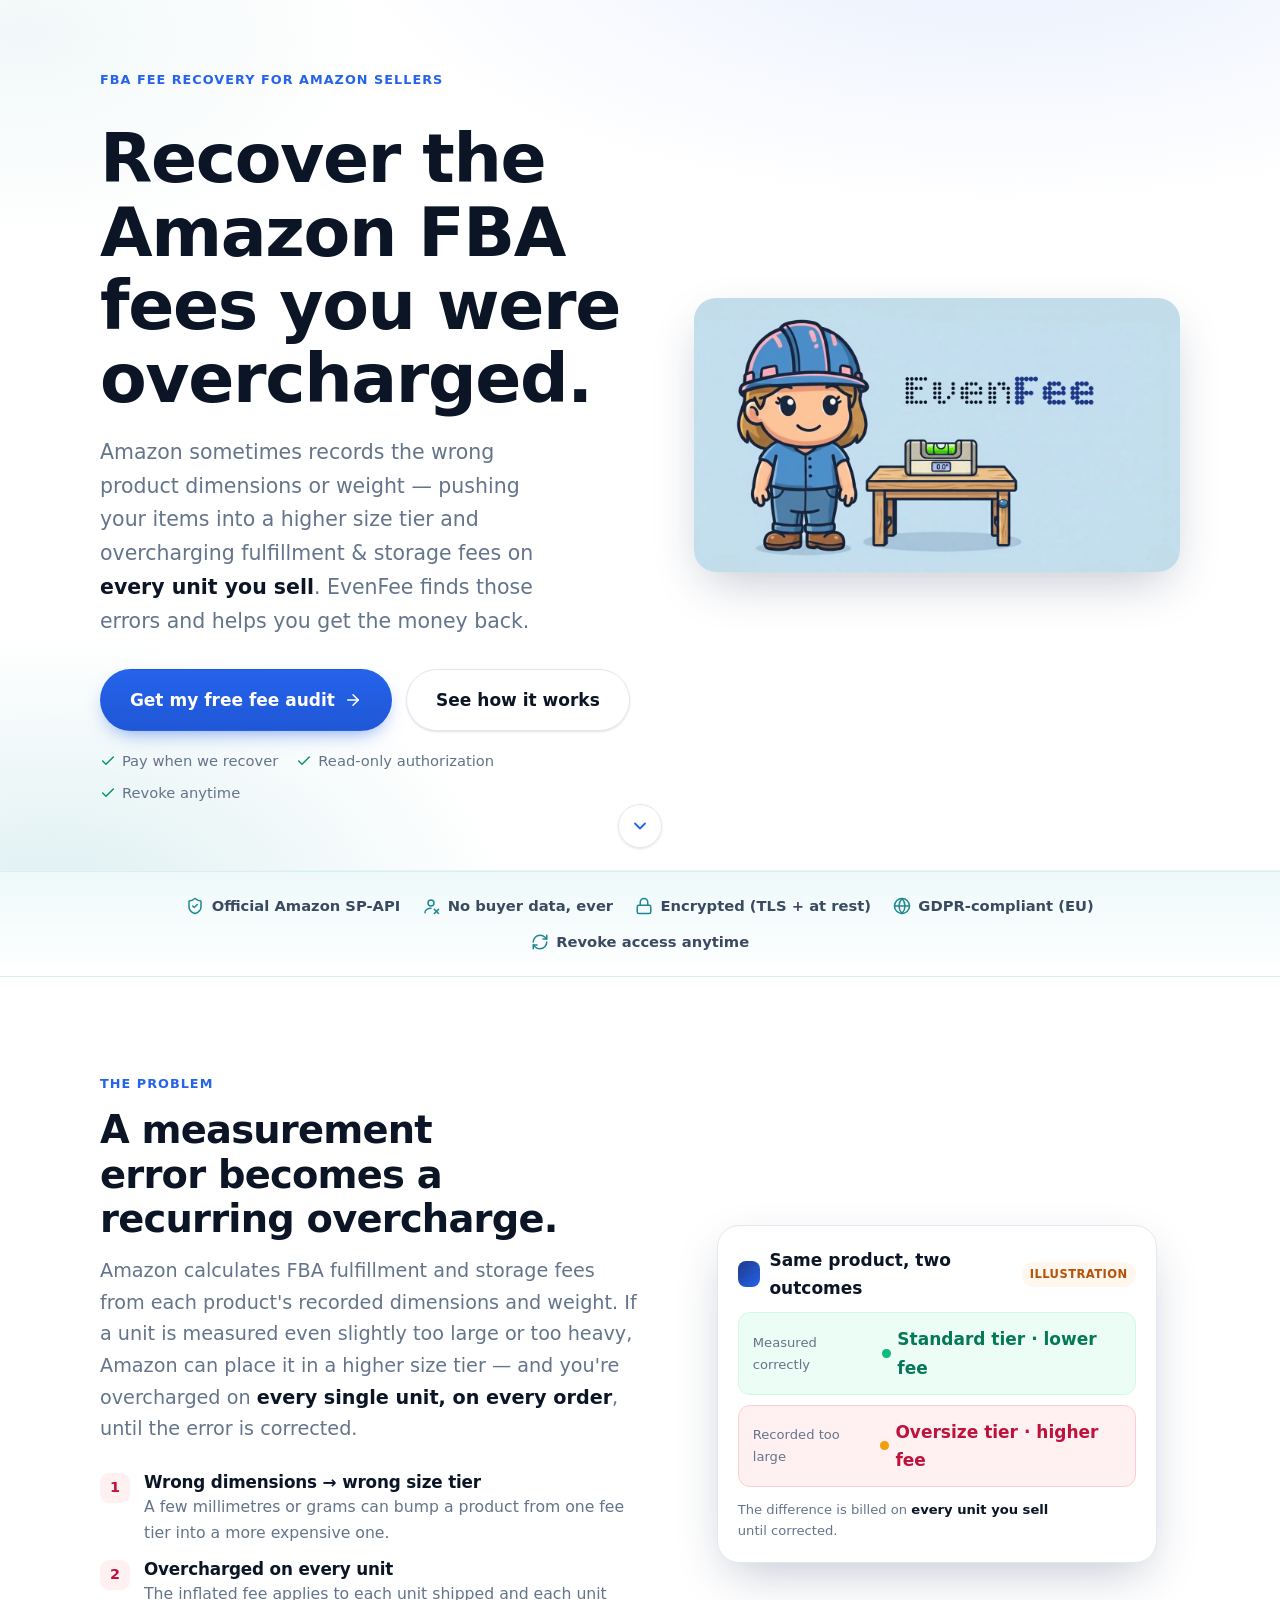
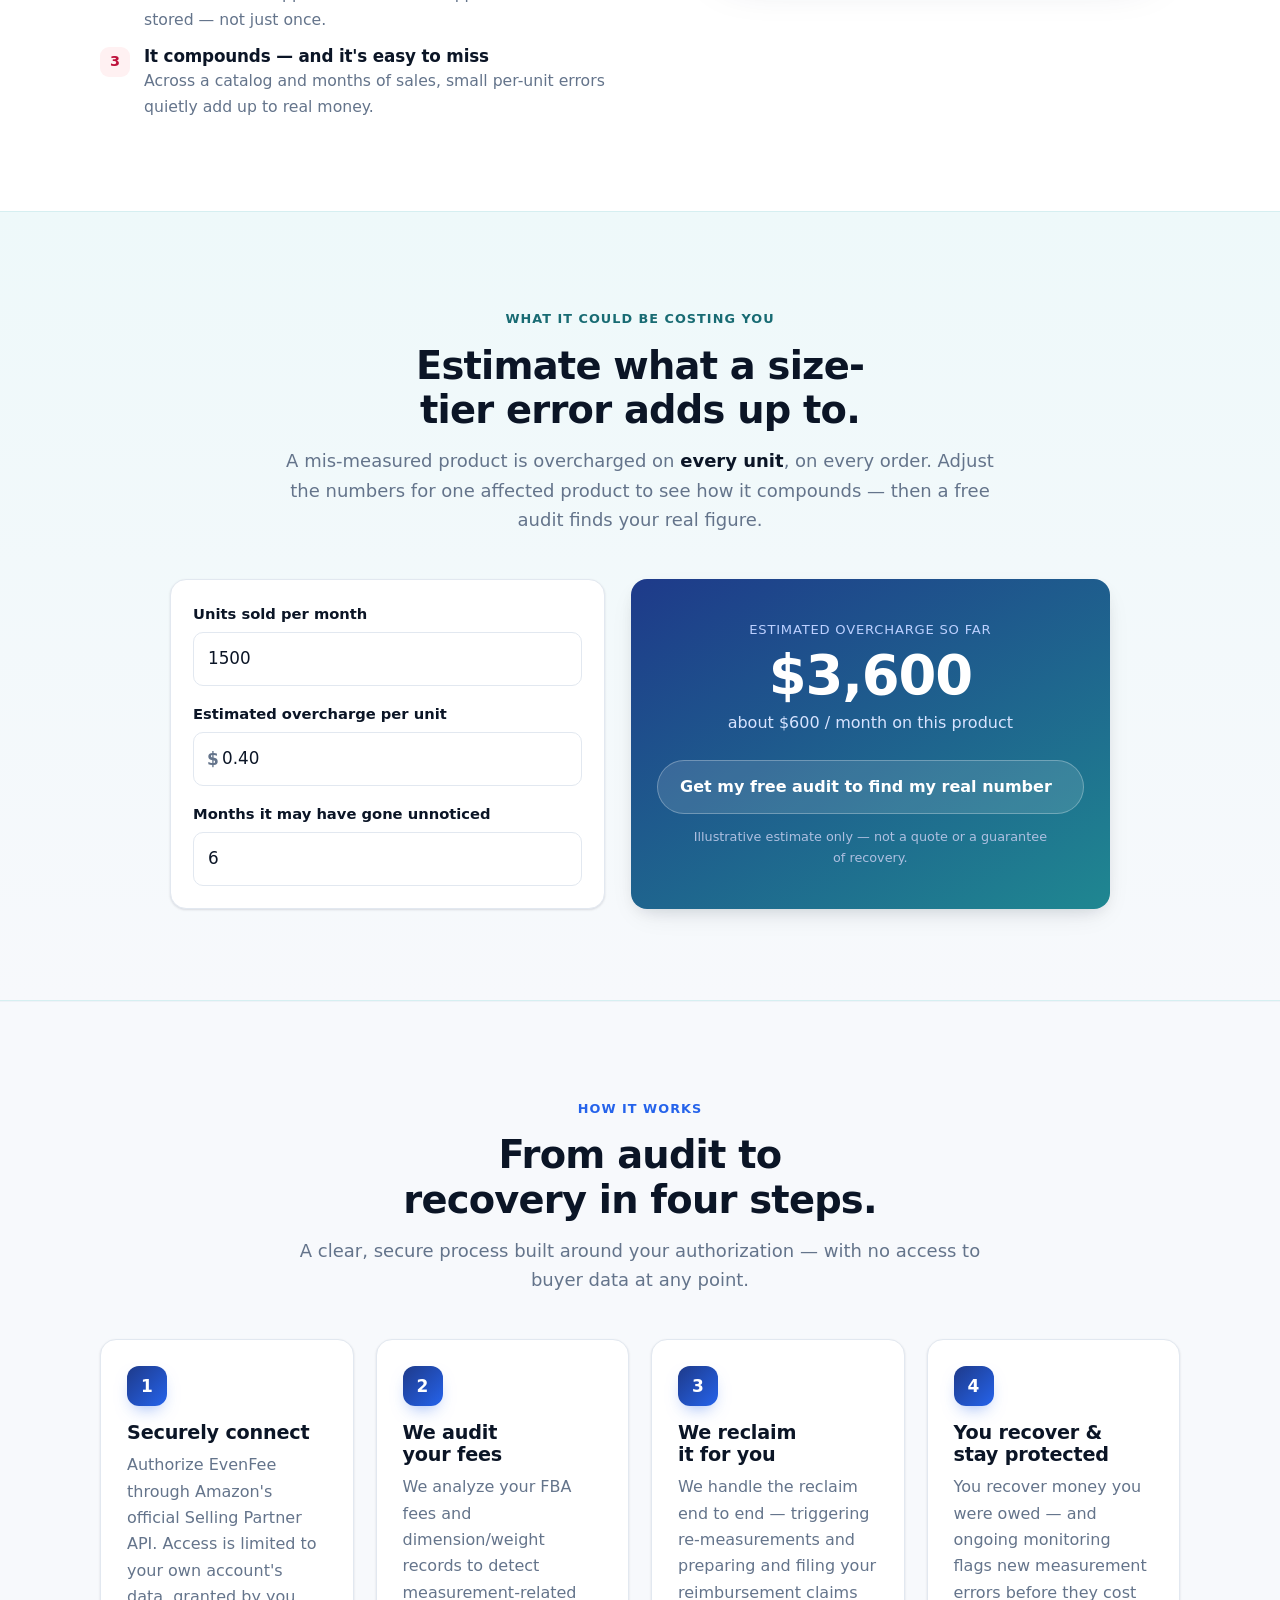
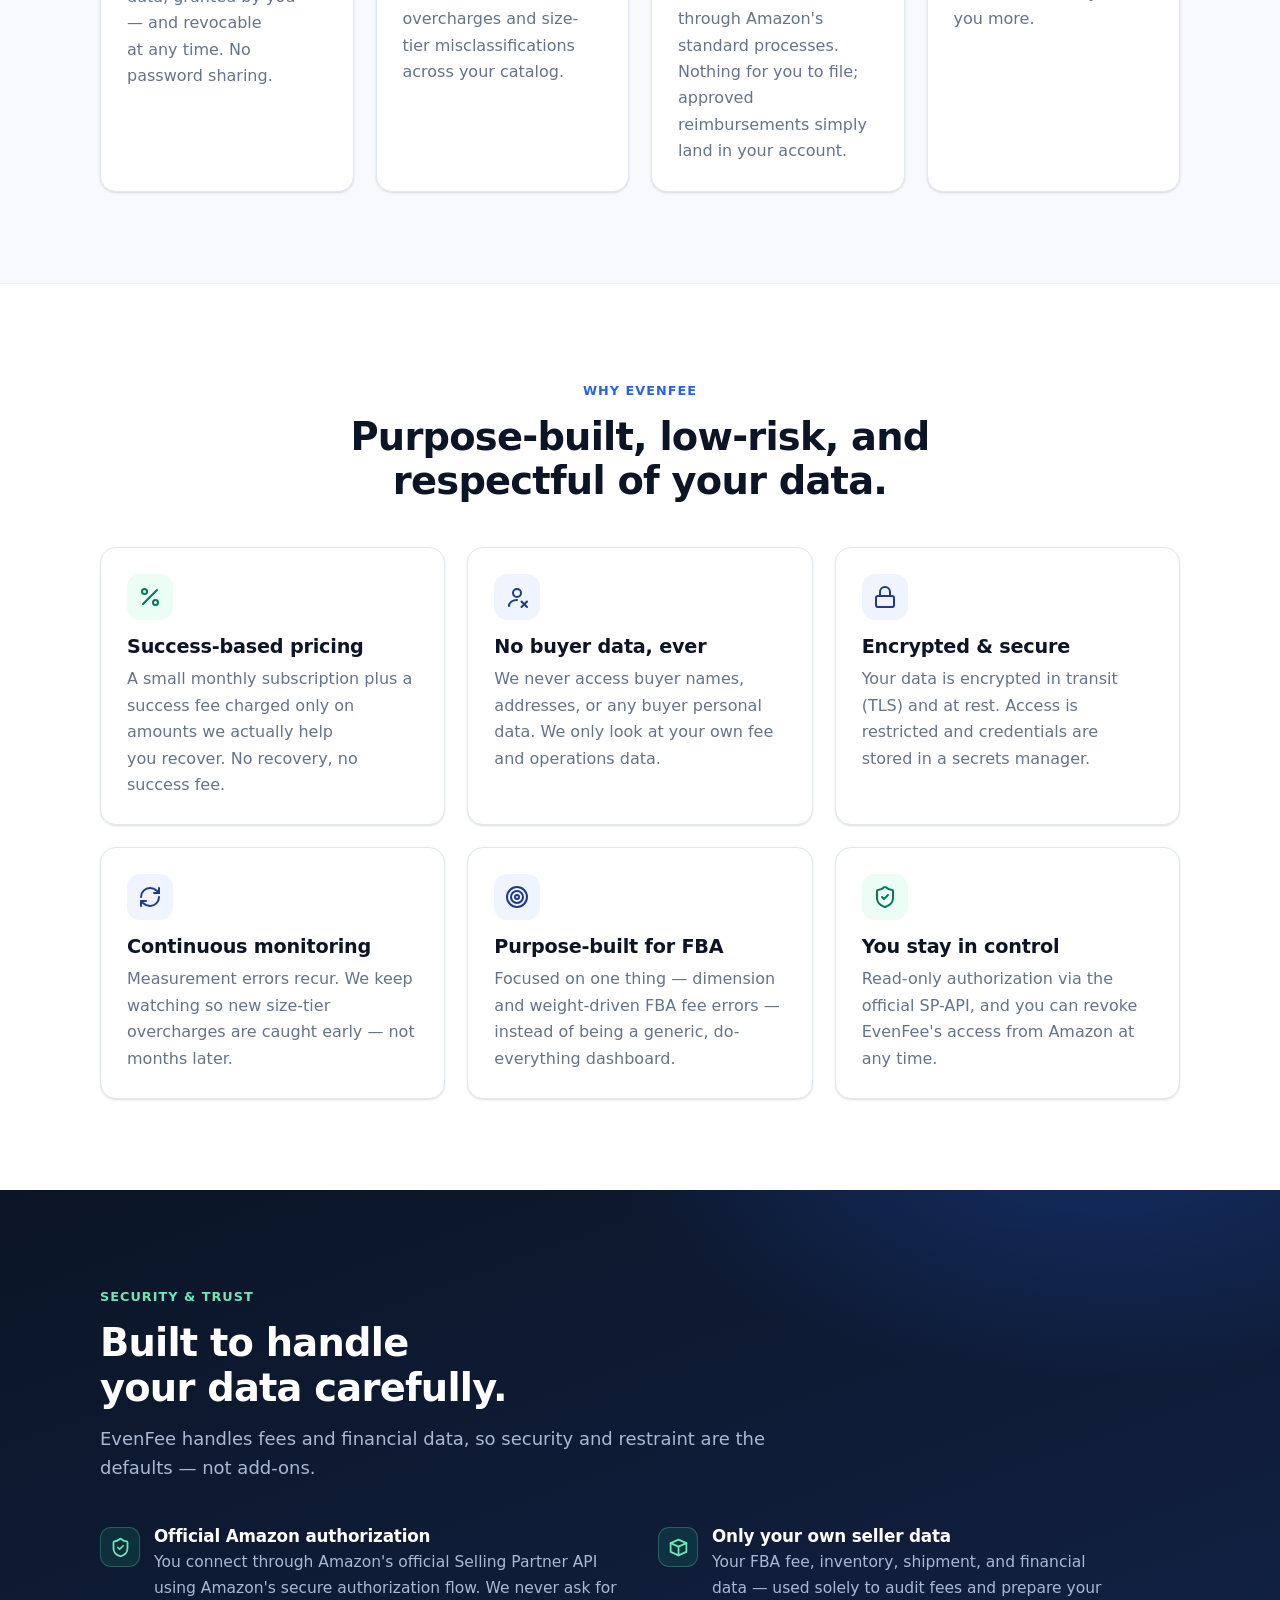
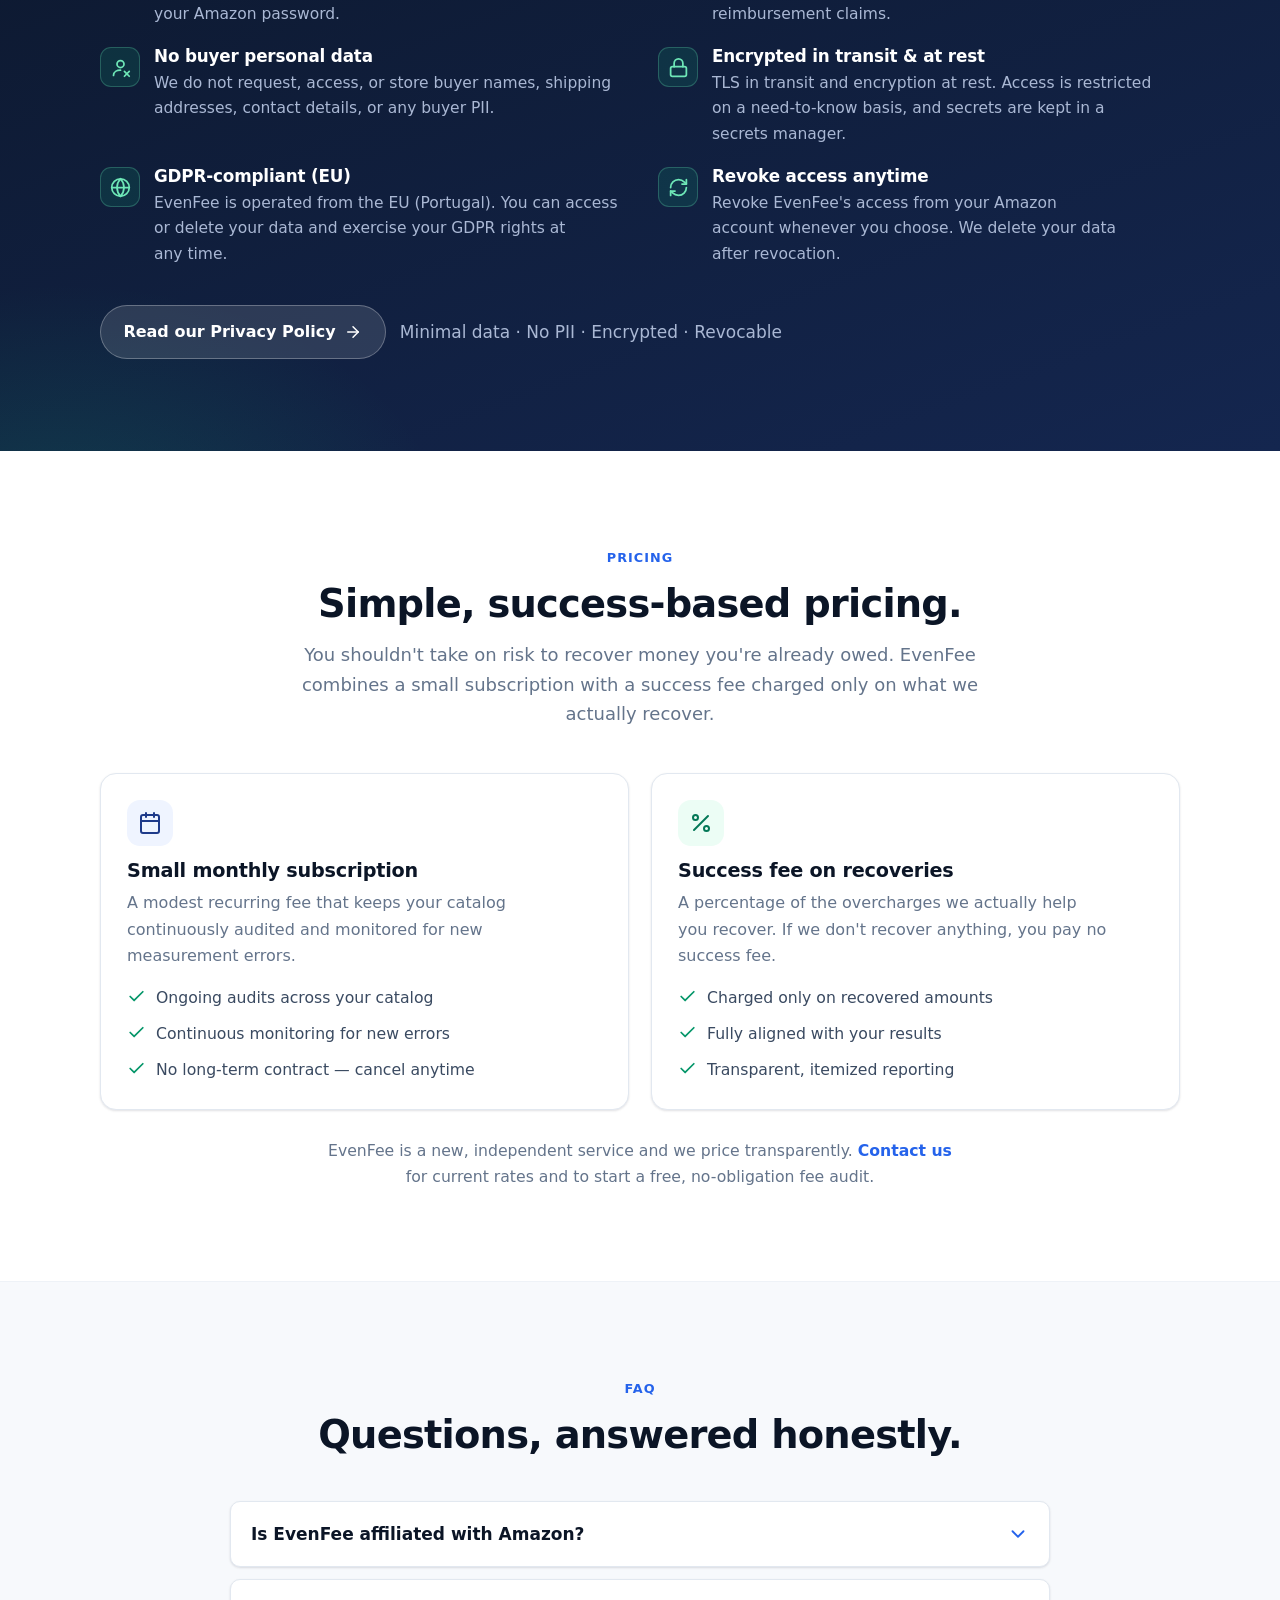
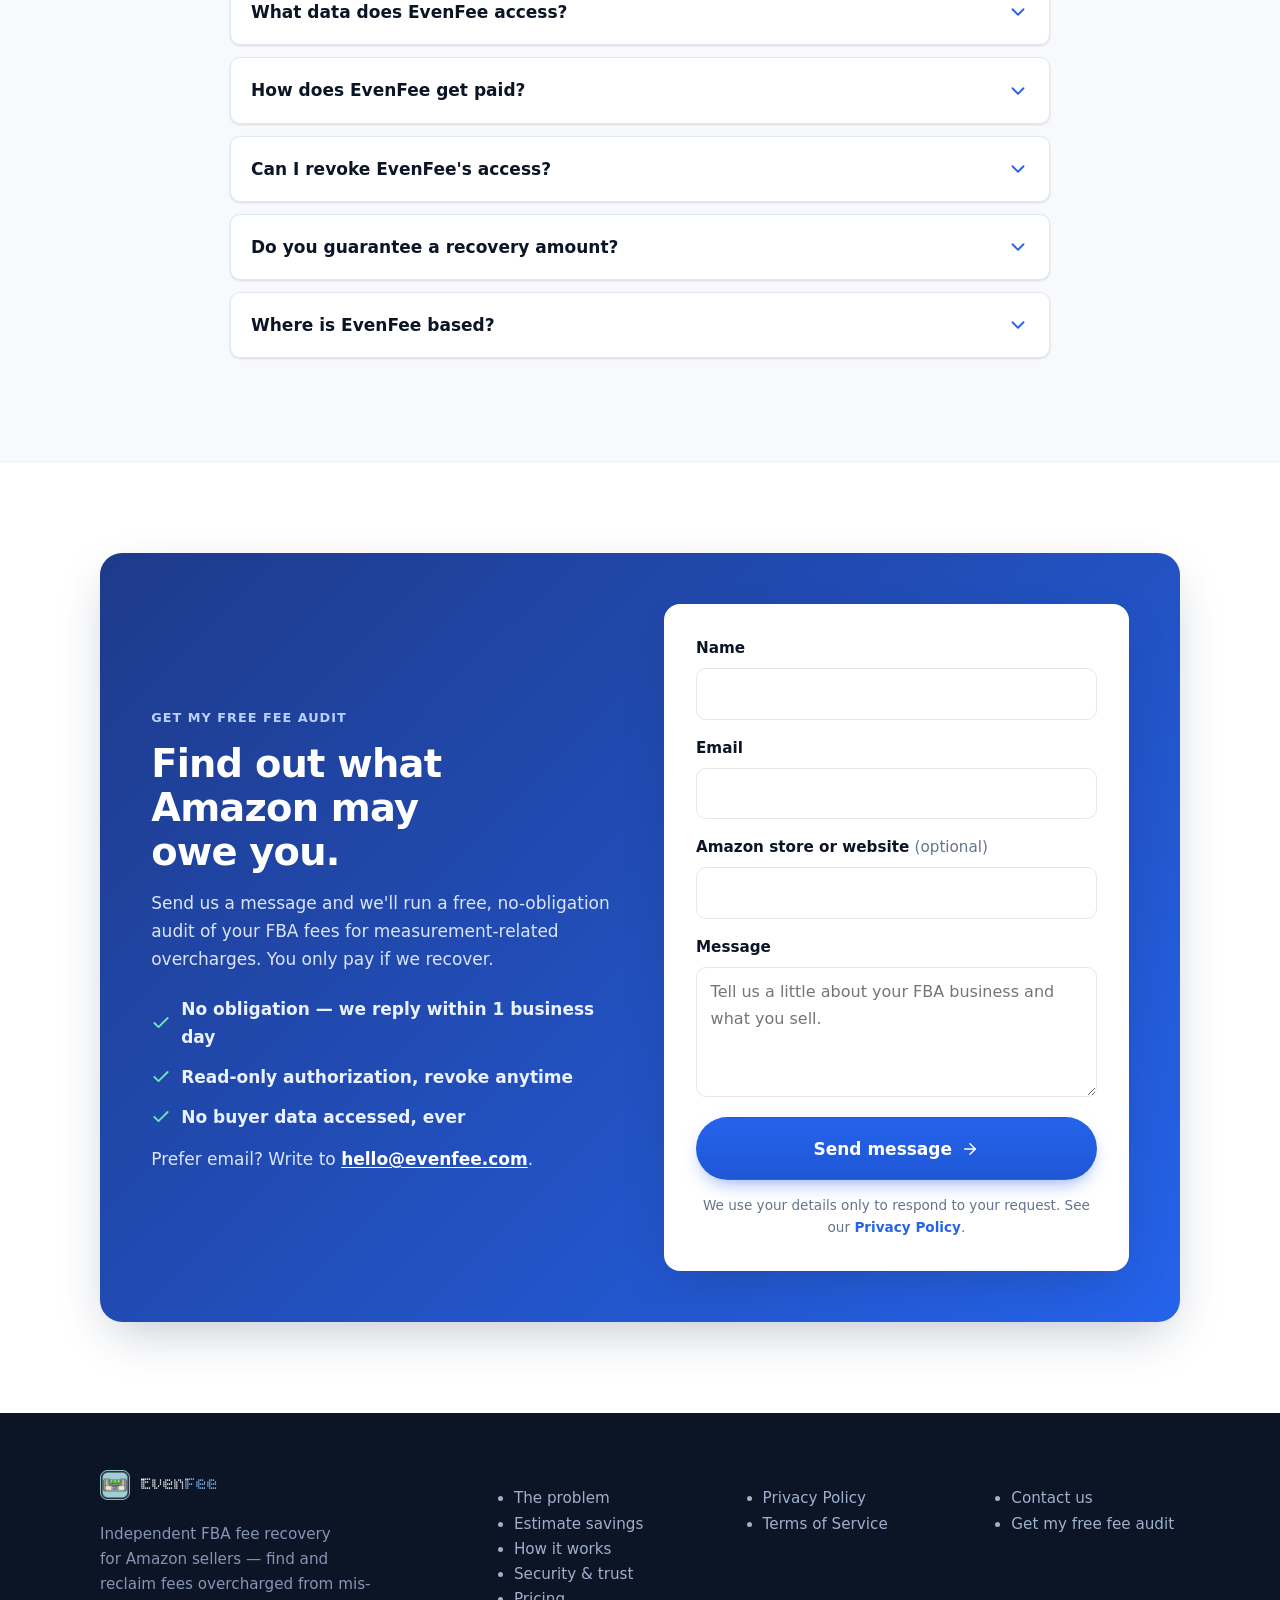
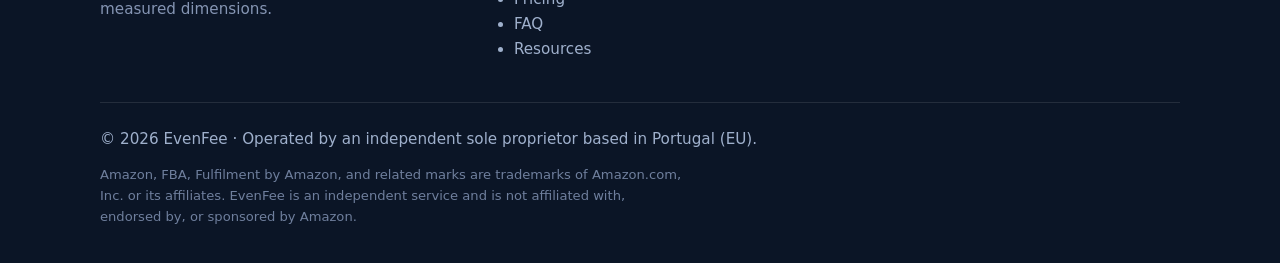
==== commit e2fb081b: "Hero headline: pare the colour accents to four letters (e, m, e, g) Co-Authored-By: Claude Opus 4.8 " ====
--- a/index.html
+++ b/index.html
@@ -149,7 +149,7 @@
         <div class="hero__grid">
           <div class="hero__copy">
             <span class="eyebrow">FBA fee recovery for Amazon sellers</span>
-            <h1>Rec<span class="rl">over</span> t<span class="rl">he</span> Ama<span class="rl">zon</span> F<span class="rl">BA</span> fe<span class="rl">es</span> y<span class="rl">ou</span> we<span class="rl">re</span> overc<span class="rl">harged.</span></h1>
+            <h1>R<span class="hl">e</span>cover the A<span class="hl">m</span>azon FBA fees you w<span class="hl">e</span>re overchar<span class="hl">g</span>ed.</h1>
             <p class="hero__sub">Amazon sometimes records the wrong product dimensions or weight — pushing your items into a higher size tier and overcharging fulfillment &amp; storage fees on <strong>every unit you sell</strong>. EvenFee finds those errors and helps you get the money back.</p>
             <div class="hero__actions">
               <a class="btn btn--primary btn--lg" href="#contact">
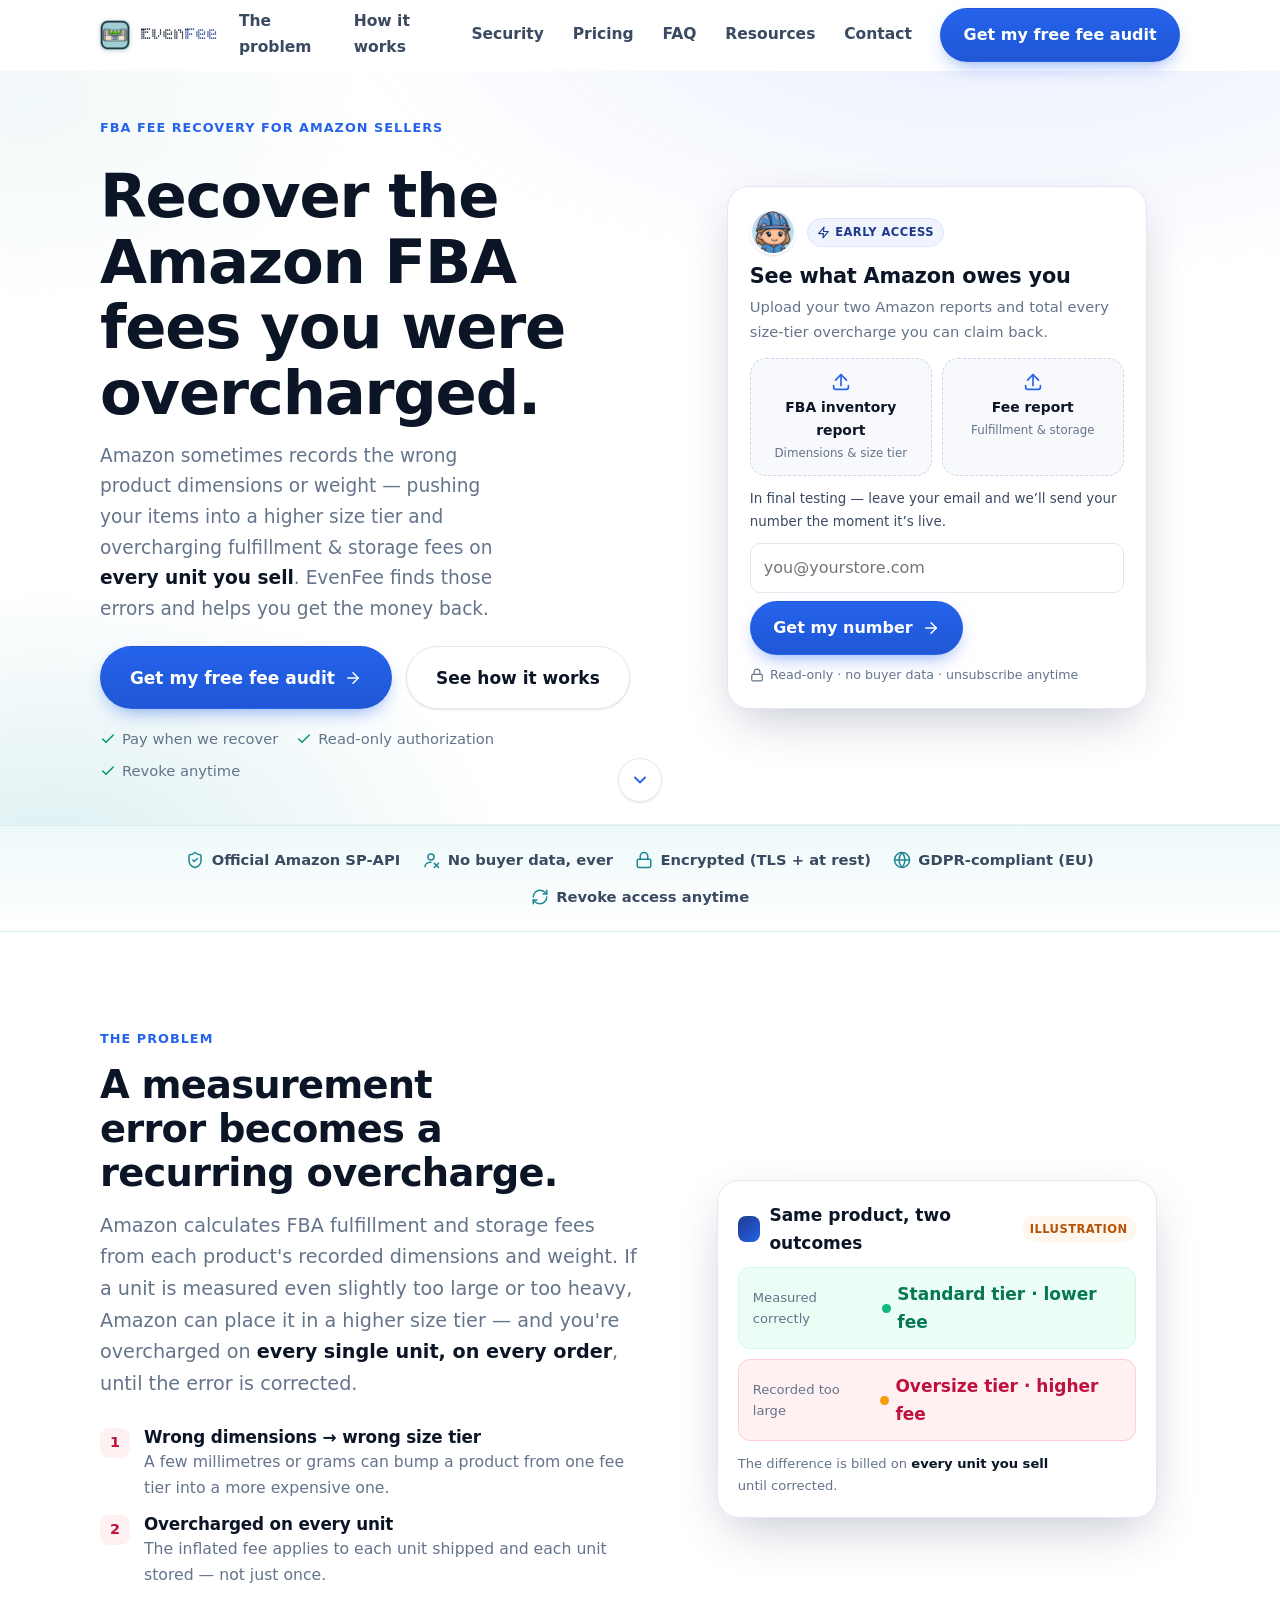
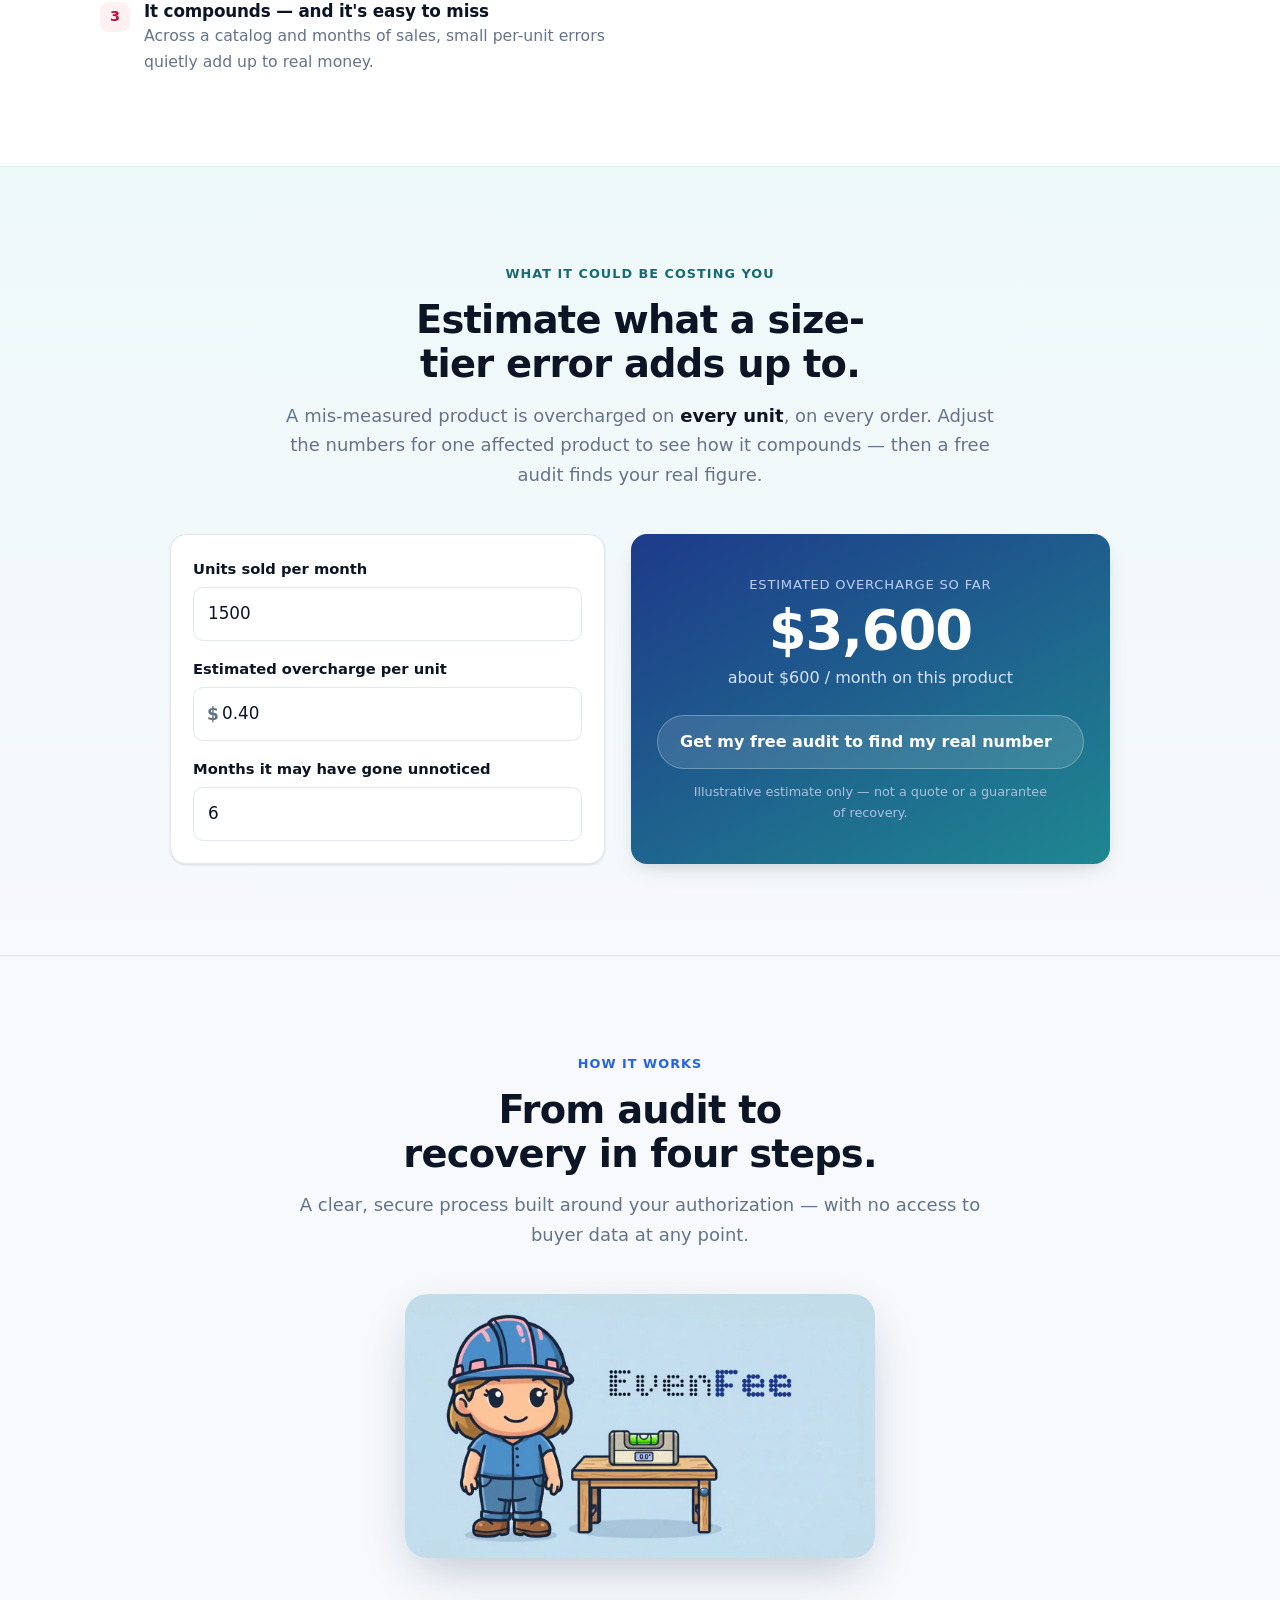
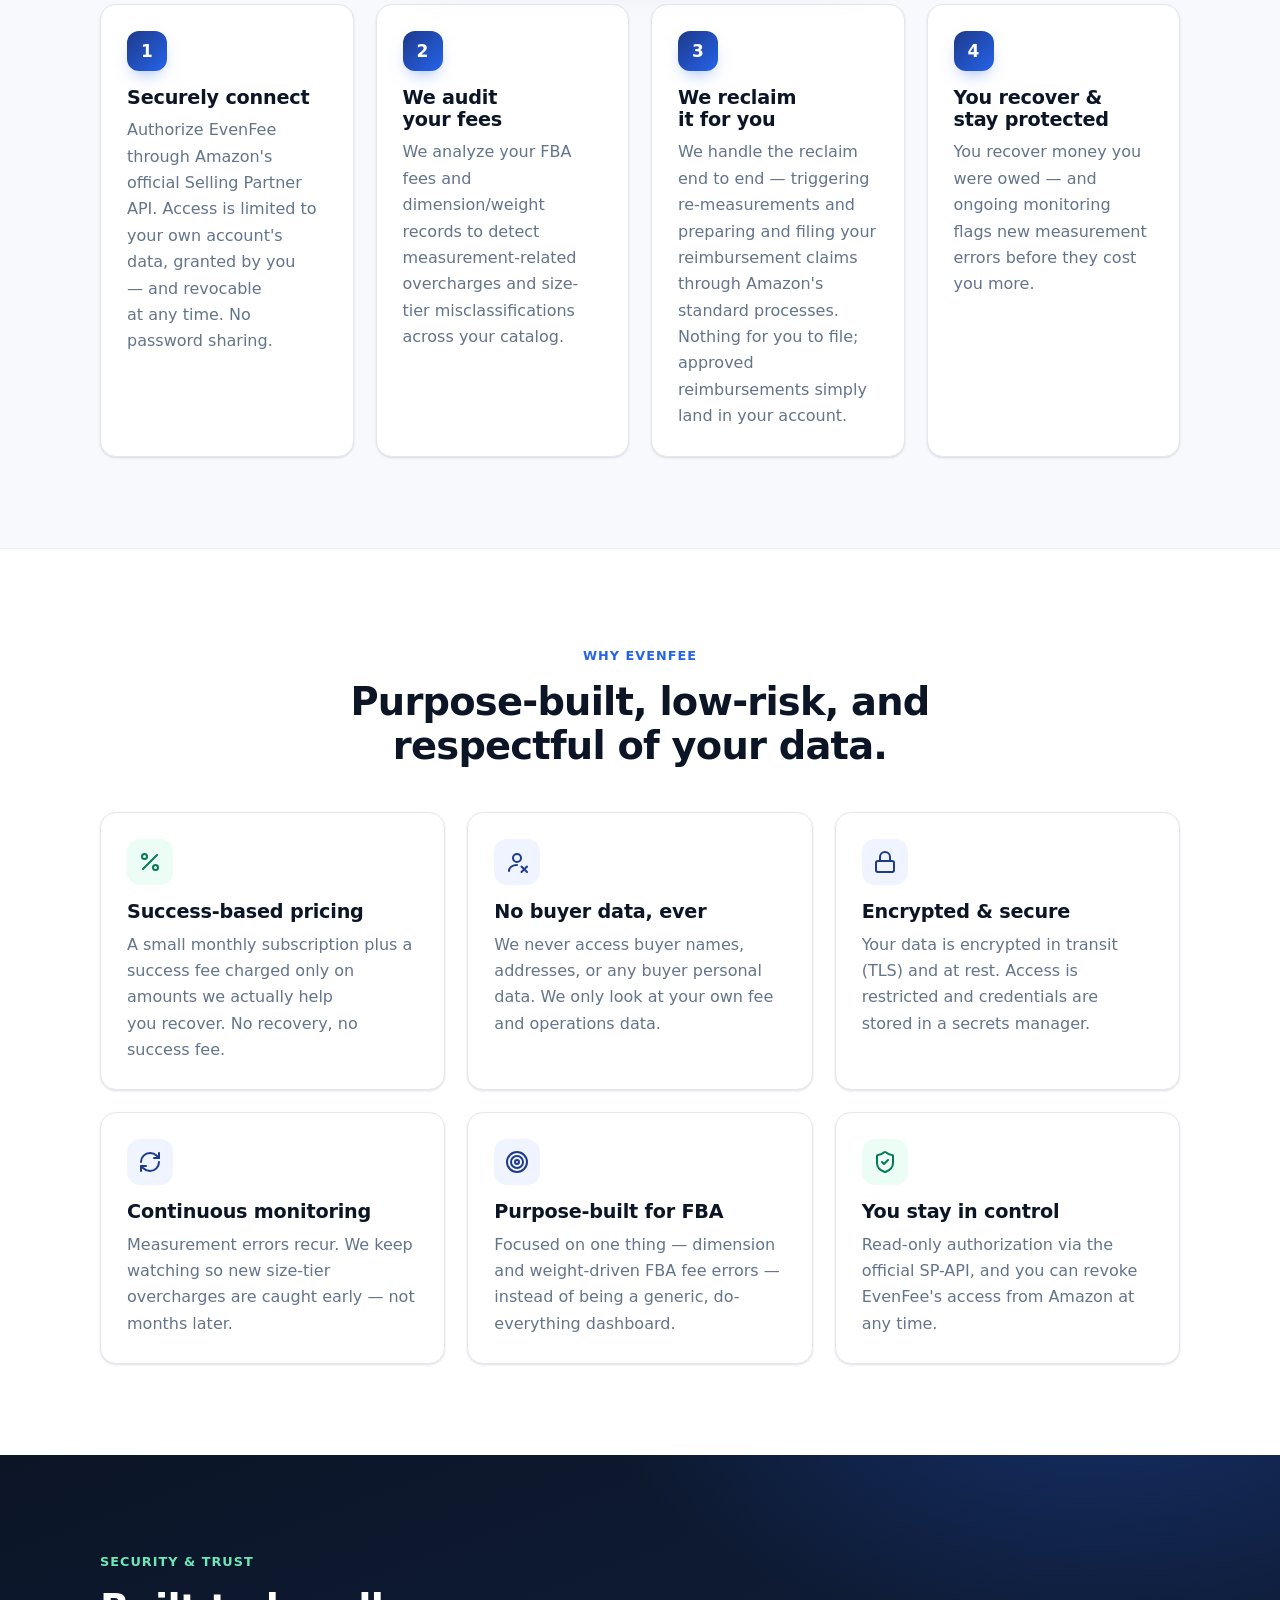
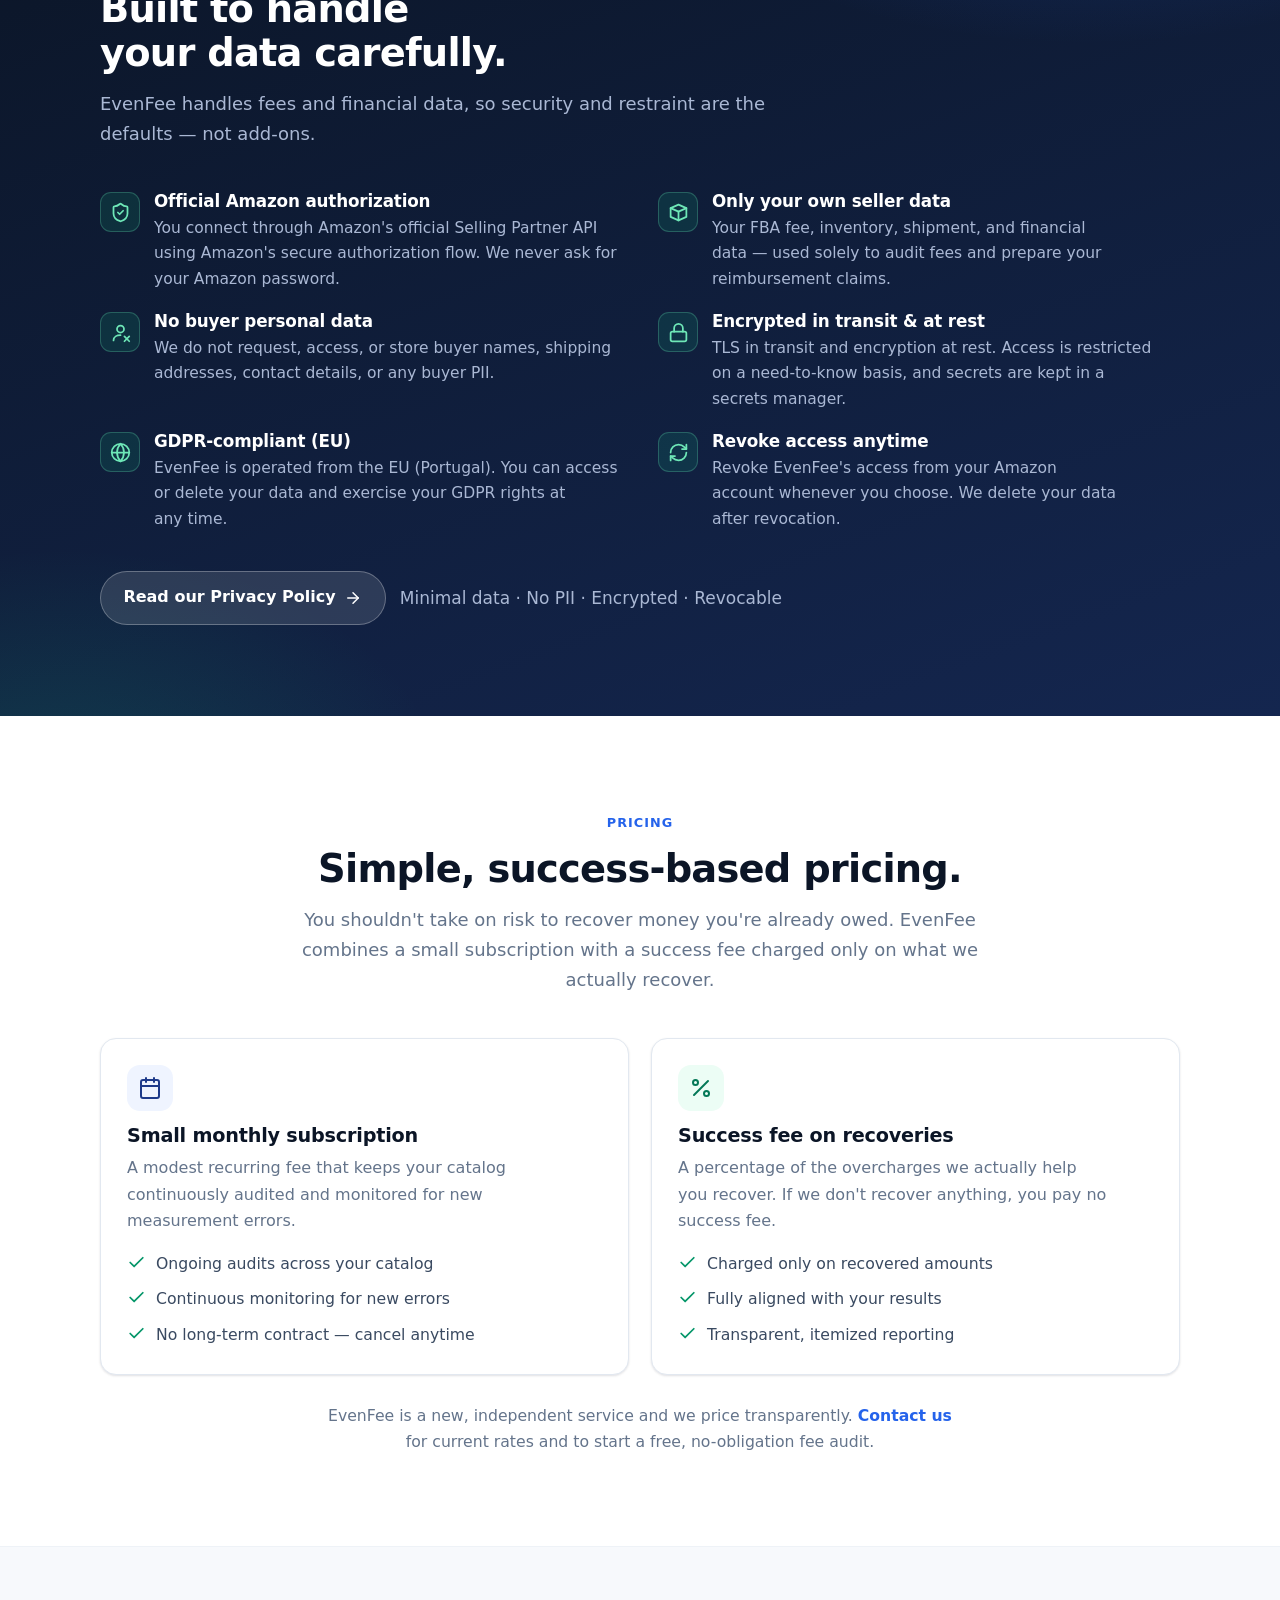
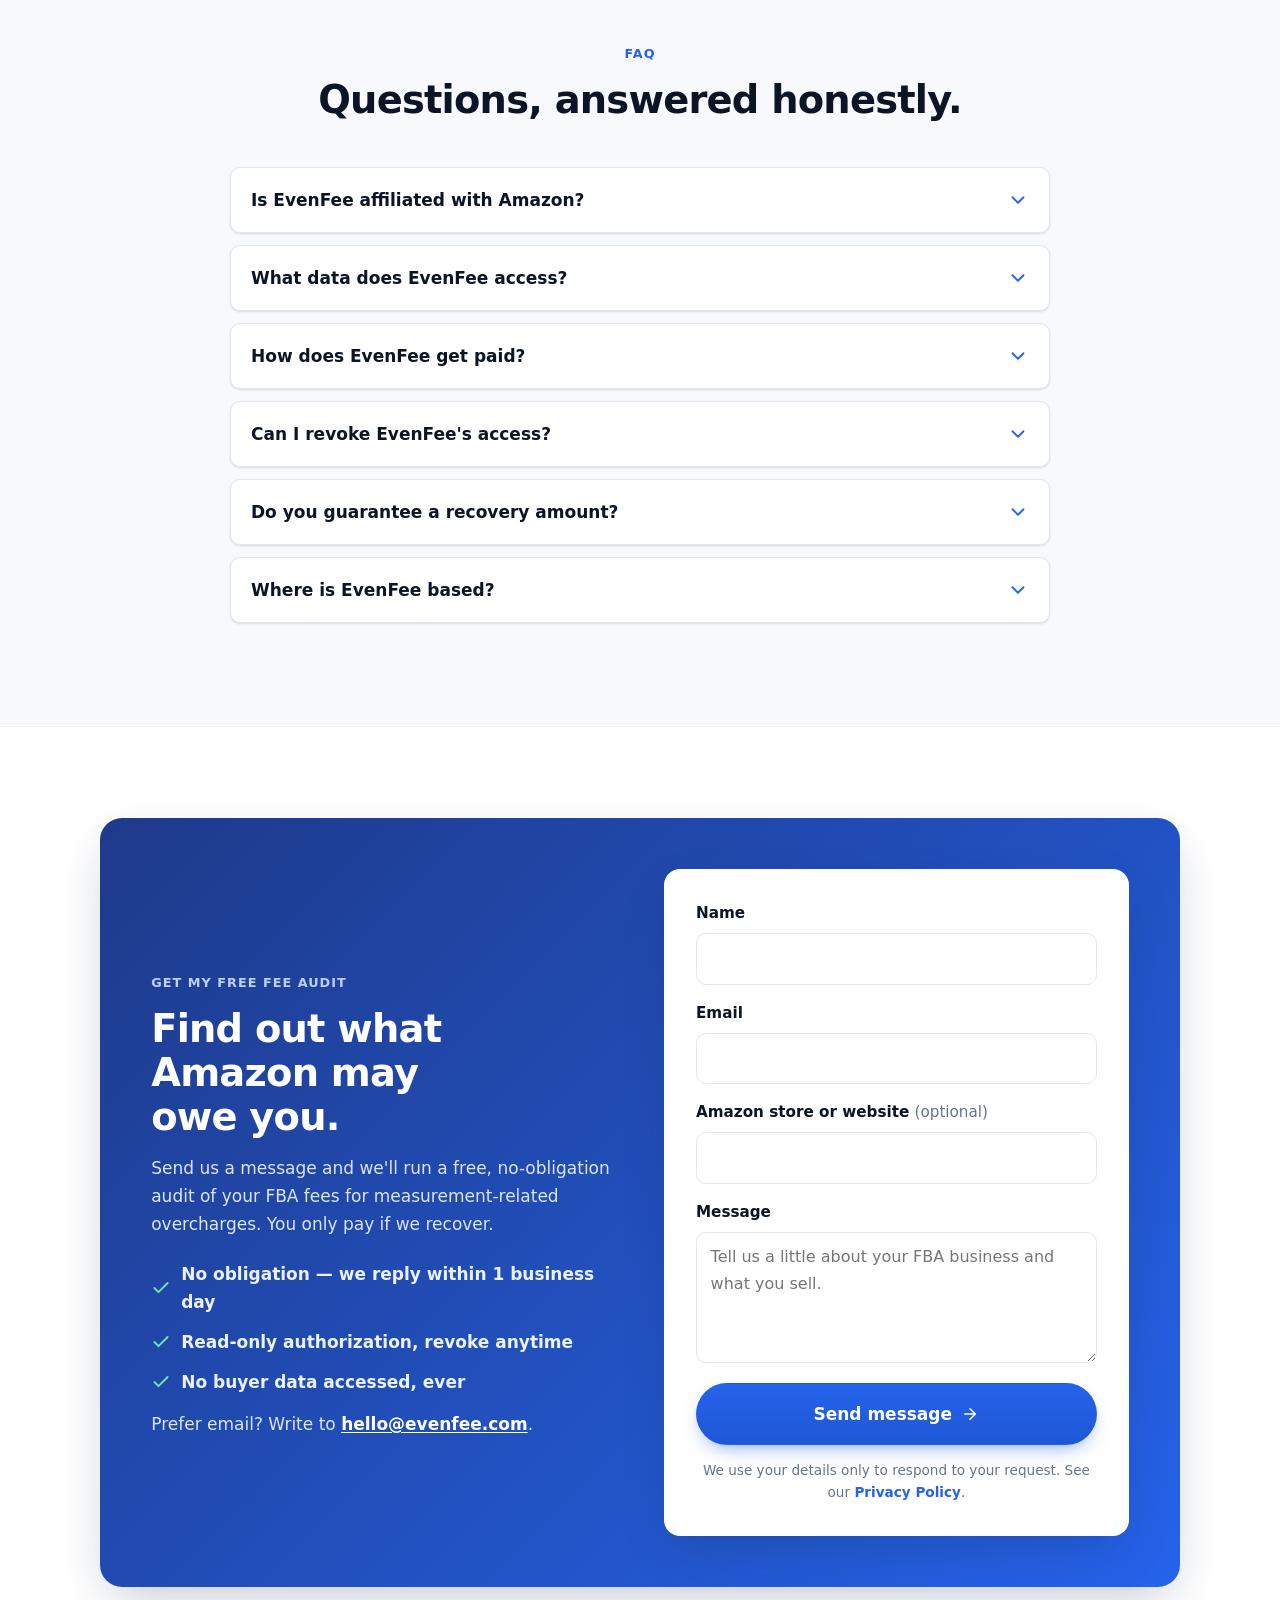
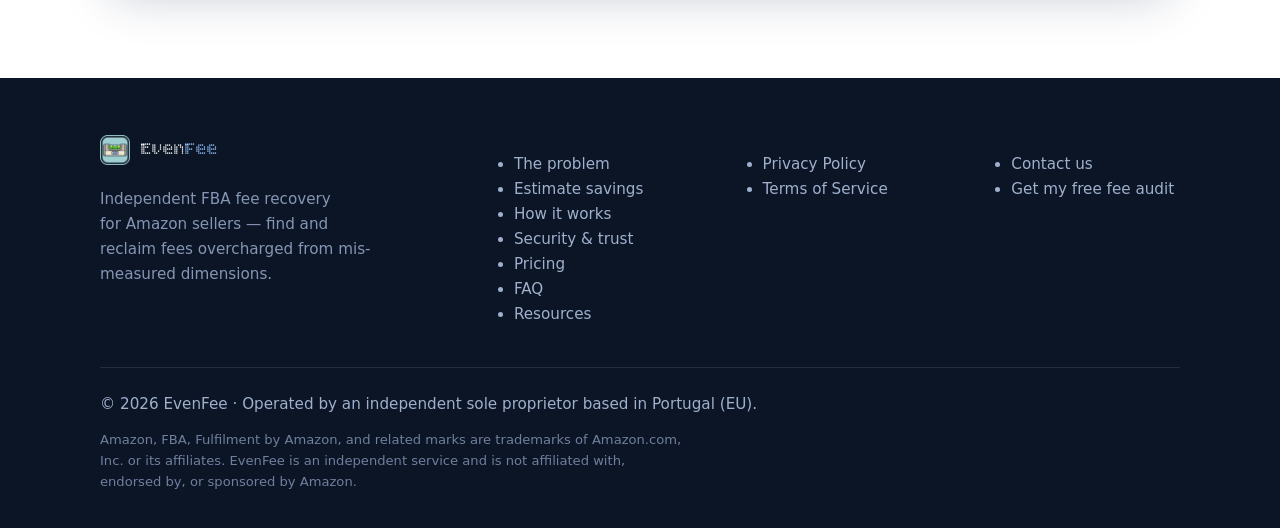
==== commit 02ce4113: "Hero: make the recovery tool the hero; relocate the mascot animation Option A — the hero right colum" ====
--- a/index.html
+++ b/index.html
@@ -149,7 +149,7 @@
         <div class="hero__grid">
           <div class="hero__copy">
             <span class="eyebrow">FBA fee recovery for Amazon sellers</span>
-            <h1>R<span class="hl">e</span>cover the A<span class="hl">m</span>azon FBA fees you w<span class="hl">e</span>re overchar<span class="hl">g</span>ed.</h1>
+            <h1><span class="char">R</span><span class="char">e</span><span class="char">c</span><span class="char">o</span><span class="char">v</span><span class="char">e</span><span class="char">r</span><span class="char"> </span><span class="char">t</span><span class="char">h</span><span class="char">e</span><span class="char"> </span><span class="char">A</span><span class="char">m</span><span class="char">a</span><span class="char">z</span><span class="char">o</span><span class="char">n</span><span class="char"> </span><span class="char">F</span><span class="char">B</span><span class="char">A</span><span class="char"> </span><span class="char">f</span><span class="char">e</span><span class="char">e</span><span class="char">s</span><span class="char"> </span><span class="char">y</span><span class="char">o</span><span class="char">u</span><span class="char"> </span><span class="char">w</span><span class="char">e</span><span class="char">r</span><span class="char">e</span><span class="char"> </span><span class="char">o</span><span class="char">v</span><span class="char">e</span><span class="char">r</span><span class="char">c</span><span class="char">h</span><span class="char">a</span><span class="char">r</span><span class="char">g</span><span class="char">e</span><span class="char">d</span><span class="char">.</span></h1>
             <p class="hero__sub">Amazon sometimes records the wrong product dimensions or weight — pushing your items into a higher size tier and overcharging fulfillment &amp; storage fees on <strong>every unit you sell</strong>. EvenFee finds those errors and helps you get the money back.</p>
             <div class="hero__actions">
               <a class="btn btn--primary btn--lg" href="#contact">
@@ -165,21 +165,66 @@
             </div>
           </div>
 
-          <!-- Brand mascot — plays once on load (muted), then loops the last ~3s (she blinks on a calm idle); the faint replay control re-runs it -->
+          <!-- Right column: the recovery tool is the hero. The mascot keeps a
+               cameo via the avatar in the tool header; its full animation lives
+               down in "How it works". Backend not wired yet (early access): the
+               drop-zones are interactive previews and submitting captures an
+               email for launch notice — swap the submit handler in main.js for
+               the real upload + analyze flow when ready. -->
           <div class="hero__art">
-            <div class="hero__stage">
-              <video class="hero__mascot" width="1280" height="720"
-                     autoplay muted playsinline preload="auto"
-                     poster="assets/mascot.jpg"
-                     aria-label="EvenFee mascot — a friendly inspector with a spirit level, beside the EvenFee logo">
-                <source src="assets/mascot-hero.mp4" type="video/mp4">
-                <img src="assets/mascot.jpg" width="1280" height="720" decoding="async"
-                     alt="EvenFee mascot — a friendly inspector with a spirit level, beside the EvenFee logo">
-              </video>
-              <button type="button" class="hero__replay" aria-label="Replay animation" title="Replay">
-                <svg viewBox="0 0 24 24" fill="none" stroke="currentColor" stroke-width="2" stroke-linecap="round" stroke-linejoin="round" aria-hidden="true"><path d="M3 12a9 9 0 0 1 9-9 9.75 9.75 0 0 1 6.74 2.74L21 8"/><path d="M21 3v5h-5"/><path d="M21 12a9 9 0 0 1-9 9 9.75 9.75 0 0 1-6.74-2.74L3 16"/><path d="M3 21v-5h5"/></svg>
-              </button>
-            </div>
+            <form class="hero__tool" id="hero-tool" action="#" method="POST"
+                  aria-label="See what Amazon owes you">
+              <div class="hero__tool-card">
+                <div class="hero__tool-body">
+                  <div class="hero__tool-head">
+                    <img class="hero__tool-avatar" src="assets/mascot-avatar.png" width="48" height="48" alt="" aria-hidden="true">
+                    <span class="hero__tool-badge">
+                      <svg viewBox="0 0 24 24" fill="none" stroke="currentColor" stroke-width="2" stroke-linecap="round" stroke-linejoin="round" aria-hidden="true"><path d="M13 2 3 14h9l-1 8 10-12h-9l1-8z"/></svg>
+                      Early access
+                    </span>
+                  </div>
+                  <h2 class="hero__tool-title">See what Amazon owes you</h2>
+                  <p class="hero__tool-lead">Upload your two Amazon reports and total every size-tier overcharge you can claim back.</p>
+
+                  <div class="hero__drops">
+                    <label class="hero__drop">
+                      <input type="file" accept=".csv,.txt,.tsv,.xlsx" hidden>
+                      <svg class="hero__drop-icon" viewBox="0 0 24 24" fill="none" stroke="currentColor" stroke-width="1.8" stroke-linecap="round" stroke-linejoin="round" aria-hidden="true"><path d="M12 16V4"/><path d="m6 10 6-6 6 6"/><path d="M4 16v2a2 2 0 0 0 2 2h12a2 2 0 0 0 2-2v-2"/></svg>
+                      <span class="hero__drop-name">FBA inventory report</span>
+                      <span class="hero__drop-hint">Dimensions &amp; size tier</span>
+                    </label>
+                    <label class="hero__drop">
+                      <input type="file" accept=".csv,.txt,.tsv,.xlsx" hidden>
+                      <svg class="hero__drop-icon" viewBox="0 0 24 24" fill="none" stroke="currentColor" stroke-width="1.8" stroke-linecap="round" stroke-linejoin="round" aria-hidden="true"><path d="M12 16V4"/><path d="m6 10 6-6 6 6"/><path d="M4 16v2a2 2 0 0 0 2 2h12a2 2 0 0 0 2-2v-2"/></svg>
+                      <span class="hero__drop-name">Fee report</span>
+                      <span class="hero__drop-hint">Fulfillment &amp; storage</span>
+                    </label>
+                  </div>
+
+                  <p class="hero__tool-note">In final testing — leave your email and we’ll send your number the moment it’s live.</p>
+
+                  <div class="hero__tool-cta">
+                    <input class="hero__tool-email" type="email" name="email" required
+                           autocomplete="email" placeholder="you@yourstore.com" aria-label="Your email address">
+                    <button class="btn btn--primary" type="submit">
+                      Get my number
+                      <svg viewBox="0 0 24 24" width="18" height="18" fill="none" stroke="currentColor" stroke-width="2" stroke-linecap="round" stroke-linejoin="round" aria-hidden="true"><path d="M5 12h14"/><path d="m12 5 7 7-7 7"/></svg>
+                    </button>
+                  </div>
+
+                  <p class="hero__tool-fine">
+                    <svg viewBox="0 0 24 24" fill="none" stroke="currentColor" stroke-width="2" stroke-linecap="round" stroke-linejoin="round" aria-hidden="true"><rect x="3" y="11" width="18" height="11" rx="2"/><path d="M7 11V7a5 5 0 0 1 10 0v4"/></svg>
+                    Read-only · no buyer data · unsubscribe anytime
+                  </p>
+                </div>
+
+                <div class="hero__tool-success" hidden>
+                  <svg viewBox="0 0 24 24" fill="none" stroke="currentColor" stroke-width="2" stroke-linecap="round" stroke-linejoin="round" aria-hidden="true"><path d="M22 11.08V12a10 10 0 1 1-5.93-9.14"/><path d="m9 11 3 3L22 4"/></svg>
+                  <h3>You’re on the list</h3>
+                  <p>We’ll email your recovery number the moment the analyzer goes live.</p>
+                </div>
+              </div>
+            </form>
           </div>
         </div>
       </div>
@@ -289,6 +334,17 @@
           <span class="eyebrow">How it works</span>
           <h2>From audit to recovery in four steps.</h2>
           <p>A clear, secure process built around your authorization — with no access to buyer data at any point.</p>
+        </div>
+        <!-- Brand mascot — checks measurements with a spirit level, the same
+             dimension checks behind the audit. Plays when scrolled into view. -->
+        <div class="mascot-clip">
+          <video class="mascot-clip__video" width="1280" height="720"
+                 muted playsinline preload="metadata" poster="assets/mascot.jpg"
+                 aria-label="EvenFee mascot — a friendly inspector with a spirit level, beside the EvenFee logo">
+            <source src="assets/mascot-hero.mp4" type="video/mp4">
+            <img src="assets/mascot.jpg" width="1280" height="720" decoding="async"
+                 alt="EvenFee mascot — a friendly inspector with a spirit level, beside the EvenFee logo">
+          </video>
         </div>
         <div class="grid grid--4">
           <article class="card step">
--- a/assets/styles.css
+++ b/assets/styles.css
@@ -256,18 +256,12 @@
   box-shadow: 0 6px 24px -18px rgba(11, 21, 38, .5);
 }
 
-/* Homepage (JS on): hide the header over the hero, slide it in past it */
+/* Homepage (JS on): keep the header (brand top-left) visible over the hero too;
+   it just gains its border + shadow once you scroll past the hero. */
 .hero-reveal .site-header {
-  position: fixed;
-  left: 0;
-  right: 0;
-  transform: translateY(-100%);
-  opacity: 0;
-  transition: transform .35s ease, opacity .3s ease, border-color .2s ease, box-shadow .2s ease;
+  transition: border-color .2s ease, box-shadow .2s ease;
 }
 .hero-reveal .site-header.is-revealed {
-  transform: translateY(0);
-  opacity: 1;
   border-bottom-color: var(--line);
   box-shadow: 0 6px 24px -18px rgba(11, 21, 38, .5);
 }
@@ -366,15 +360,79 @@
 .hero__grid {
   display: grid;
   gap: 44px;
-  padding-block: clamp(46px, 5vw, 88px);
+  padding-block: clamp(28px, 3.2vw, 52px);
   align-items: center;
 }
-.hero h1 { margin-top: 18px; font-size: clamp(2.5rem, 1.6rem + 3.4vw, 4.25rem); line-height: 1.08; }
-/* Bionic-reading cue: each word's start stays strong (ink) and its tail fades to the
-   muted shade, so the eye locks onto word-beginnings and scans the headline faster. */
-.hero h1 .rl { color: var(--muted); }
-.hero__sub { margin-top: 20px; font-size: 1.2rem; color: var(--muted); max-width: 36ch; }
-.hero__actions { display: flex; flex-wrap: wrap; gap: 14px; margin-top: 30px; }
+.hero h1 { margin-top: 12px; font-size: clamp(2.3rem, 1.5rem + 3vw, 3.8rem); line-height: 1.08; }
+/* Letter-by-letter reading guide: once the hero video lands, each character
+   lights up in sequence (reading left to right), holds blue for ~10s, then
+   slowly fades back to ink. Honour prefers-reduced-motion. */
+.hero h1 .char { color: var(--ink); }
+@keyframes letterBlink {
+  0%    { color: var(--ink); }
+  1.7%  { color: var(--brand-600); }
+  83.3% { color: var(--brand-600); }
+  100%  { color: var(--ink); }
+}
+.hero h1.is-guiding .char { animation: letterBlink 12s ease-in-out forwards; }
+.hero h1.is-guiding .char:nth-of-type(1) { animation-delay: 0.0s; }
+.hero h1.is-guiding .char:nth-of-type(2) { animation-delay: 0.08s; }
+.hero h1.is-guiding .char:nth-of-type(3) { animation-delay: 0.16s; }
+.hero h1.is-guiding .char:nth-of-type(4) { animation-delay: 0.24s; }
+.hero h1.is-guiding .char:nth-of-type(5) { animation-delay: 0.32s; }
+.hero h1.is-guiding .char:nth-of-type(6) { animation-delay: 0.4s; }
+.hero h1.is-guiding .char:nth-of-type(7) { animation-delay: 0.48s; }
+.hero h1.is-guiding .char:nth-of-type(8) { animation-delay: 0.56s; }
+.hero h1.is-guiding .char:nth-of-type(9) { animation-delay: 0.64s; }
+.hero h1.is-guiding .char:nth-of-type(10) { animation-delay: 0.72s; }
+.hero h1.is-guiding .char:nth-of-type(11) { animation-delay: 0.8s; }
+.hero h1.is-guiding .char:nth-of-type(12) { animation-delay: 0.88s; }
+.hero h1.is-guiding .char:nth-of-type(13) { animation-delay: 0.96s; }
+.hero h1.is-guiding .char:nth-of-type(14) { animation-delay: 1.04s; }
+.hero h1.is-guiding .char:nth-of-type(15) { animation-delay: 1.12s; }
+.hero h1.is-guiding .char:nth-of-type(16) { animation-delay: 1.2s; }
+.hero h1.is-guiding .char:nth-of-type(17) { animation-delay: 1.28s; }
+.hero h1.is-guiding .char:nth-of-type(18) { animation-delay: 1.36s; }
+.hero h1.is-guiding .char:nth-of-type(19) { animation-delay: 1.44s; }
+.hero h1.is-guiding .char:nth-of-type(20) { animation-delay: 1.52s; }
+.hero h1.is-guiding .char:nth-of-type(21) { animation-delay: 1.6s; }
+.hero h1.is-guiding .char:nth-of-type(22) { animation-delay: 1.68s; }
+.hero h1.is-guiding .char:nth-of-type(23) { animation-delay: 1.76s; }
+.hero h1.is-guiding .char:nth-of-type(24) { animation-delay: 1.84s; }
+.hero h1.is-guiding .char:nth-of-type(25) { animation-delay: 1.92s; }
+.hero h1.is-guiding .char:nth-of-type(26) { animation-delay: 2.0s; }
+.hero h1.is-guiding .char:nth-of-type(27) { animation-delay: 2.08s; }
+.hero h1.is-guiding .char:nth-of-type(28) { animation-delay: 2.16s; }
+.hero h1.is-guiding .char:nth-of-type(29) { animation-delay: 2.24s; }
+.hero h1.is-guiding .char:nth-of-type(30) { animation-delay: 2.32s; }
+.hero h1.is-guiding .char:nth-of-type(31) { animation-delay: 2.4s; }
+.hero h1.is-guiding .char:nth-of-type(32) { animation-delay: 2.48s; }
+.hero h1.is-guiding .char:nth-of-type(33) { animation-delay: 2.56s; }
+.hero h1.is-guiding .char:nth-of-type(34) { animation-delay: 2.64s; }
+.hero h1.is-guiding .char:nth-of-type(35) { animation-delay: 2.72s; }
+.hero h1.is-guiding .char:nth-of-type(36) { animation-delay: 2.8s; }
+.hero h1.is-guiding .char:nth-of-type(37) { animation-delay: 2.88s; }
+.hero h1.is-guiding .char:nth-of-type(38) { animation-delay: 2.96s; }
+.hero h1.is-guiding .char:nth-of-type(39) { animation-delay: 3.04s; }
+.hero h1.is-guiding .char:nth-of-type(40) { animation-delay: 3.12s; }
+.hero h1.is-guiding .char:nth-of-type(41) { animation-delay: 3.2s; }
+.hero h1.is-guiding .char:nth-of-type(42) { animation-delay: 3.28s; }
+.hero h1.is-guiding .char:nth-of-type(43) { animation-delay: 3.36s; }
+.hero h1.is-guiding .char:nth-of-type(44) { animation-delay: 3.44s; }
+.hero h1.is-guiding .char:nth-of-type(45) { animation-delay: 3.52s; }
+.hero h1.is-guiding .char:nth-of-type(46) { animation-delay: 3.6s; }
+.hero h1.is-guiding .char:nth-of-type(47) { animation-delay: 3.68s; }
+.hero h1.is-guiding .char:nth-of-type(48) { animation-delay: 3.76s; }
+.hero h1.is-guiding .char:nth-of-type(49) { animation-delay: 3.84s; }
+.hero h1.is-guiding .char:nth-of-type(50) { animation-delay: 3.92s; }
+.hero h1.is-guiding .char:nth-of-type(51) { animation-delay: 4.0s; }
+.hero h1.is-guiding .char:nth-of-type(52) { animation-delay: 4.08s; }
+.hero h1.is-guiding .char:nth-of-type(53) { animation-delay: 4.16s; }
+@media (prefers-reduced-motion: reduce) {
+  .hero h1.is-guiding .char { animation: none; }
+}
+.hero__sub { margin-top: 14px; font-size: 1.12rem; color: var(--muted); max-width: 36ch; }
+.hero__actions { display: flex; flex-wrap: wrap; gap: 14px; margin-top: 22px; }
 .hero__micro {
   margin-top: 18px;
   font-size: .92rem;
@@ -387,27 +445,20 @@
 .hero__micro svg { width: 16px; height: 16px; color: var(--accent-600); }
 
 @media (min-width: 940px) {
-  .hero__grid { grid-template-columns: 1.05fr .95fr; gap: 56px; min-height: clamp(500px, 76vh, 760px); }
-  .hero__sub { font-size: 1.28rem; }
-}
-
-/* Hero mascot illustration */
-.hero__art { display: flex; justify-content: center; }
-
-/* On load: the copy arrives from the left, the video from the right. */
+  .hero__grid { grid-template-columns: 1.05fr .95fr; gap: 56px; min-height: clamp(440px, 70vh, 680px); }
+  .hero__sub { font-size: 1.16rem; }
+}
+
+/* Hero right column — now holds the recovery tool itself (no stacked video). */
+.hero__art { display: flex; flex-direction: column; align-items: center; justify-content: center; }
+
+/* On load: the copy arrives from the left, the tool from the right. */
 @keyframes heroInLeft  { from { opacity: 0; transform: translateX(-100%); } to { opacity: 1; transform: none; } }
 @keyframes heroInRight { from { opacity: 0; transform: translateX(100%);  } to { opacity: 1; transform: none; } }
 .hero-reveal .hero__copy { animation: heroInLeft 3.4s cubic-bezier(.16, .84, .3, 1) both; }
 .hero-reveal .hero__art  { animation: heroInRight 3.4s cubic-bezier(.16, .84, .3, 1) both .2s; }
 @media (prefers-reduced-motion: reduce) {
   .hero-reveal .hero__copy, .hero-reveal .hero__art { animation: none; }
-}
-.hero__mascot {
-  width: 100%;
-  max-width: 520px;
-  height: auto;
-  border-radius: var(--radius-lg);
-  box-shadow: var(--shadow-lg);
 }
 
 /* Hero mock "audit" card */
@@ -751,35 +802,31 @@
 .estimator__result .btn { margin-top: 18px; }
 .estimator__disclaimer { color: #aebfe0; font-size: .8rem; margin-top: 6px; }
 
-/* ----- Hero mascot overlays (logo reveal + replay control) ----------------- */
-.hero__stage { position: relative; z-index: 0; width: 100%; max-width: 520px; line-height: 0; }
-.hero__stage .hero__mascot { max-width: 100%; }
-/* Soft teal aura that echoes the mascot scene's background, so the rounded
-   video melts into the page instead of sitting on it as a hard rectangle. */
-.hero__stage::before {
+/* ----- Brand mascot clip (in "How it works") ------------------------------- */
+.mascot-clip {
+  position: relative;
+  width: 100%;
+  max-width: 470px;
+  margin: clamp(22px, 3vw, 36px) auto clamp(28px, 4vw, 46px);
+  line-height: 0;
+}
+/* Soft teal aura echoing the scene background, so the rounded clip melts in. */
+.mascot-clip::before {
   content: "";
   position: absolute;
-  inset: -9% -11% -13%;
-  z-index: -1;
-  background: radial-gradient(58% 58% at 50% 46%, rgba(159, 206, 211, .55), rgba(159, 206, 211, 0) 72%);
+  inset: -8% -10% -12%;
+  z-index: 0;
+  background: radial-gradient(58% 58% at 50% 46%, rgba(159, 206, 211, .5), rgba(159, 206, 211, 0) 72%);
   filter: blur(6px);
 }
-
-/* Replay control: fully hidden until the video is hovered/focused, then it fades in; brightens on its own hover. */
-.hero__replay {
-  position: absolute; top: 16px; left: 16px;
-  width: 42px; height: 42px; border-radius: 50%;
-  display: inline-flex; align-items: center; justify-content: center; line-height: 0;
-  background: rgba(255, 255, 255, .7); color: var(--brand-700);
-  border: 1px solid var(--line); box-shadow: var(--shadow-sm); cursor: pointer;
-  opacity: 0;
-  transition: opacity .25s ease, transform .2s ease, background .2s ease, color .2s ease;
-  pointer-events: none; -webkit-tap-highlight-color: transparent;
-}
-.hero__replay svg { width: 20px; height: 20px; }
-.hero__art:hover .hero__replay,
-.hero__art:focus-within .hero__replay { opacity: .85; pointer-events: auto; }
-.hero__replay:hover, .hero__replay:focus-visible { background: #fff; color: var(--brand-600); transform: scale(1.07); }
+.mascot-clip__video {
+  position: relative;
+  z-index: 1;
+  width: 100%;
+  height: auto;
+  border-radius: var(--radius-lg);
+  box-shadow: var(--shadow-lg);
+}
 
 /* ----- Hero scroll cue ----------------------------------------------------- */
 .hero__scroll {
@@ -798,6 +845,69 @@
   50% { transform: translate(-50%, 6px); }
 }
 @media (min-width: 940px) { .hero__scroll { display: inline-flex; } }
+
+/* ----- Hero recovery tool (early-access capture) --------------------------- */
+.hero__tool { width: 100%; max-width: 420px; margin-inline: auto; }
+.hero__tool-card {
+  background: var(--surface);
+  border: 1px solid var(--line);
+  border-radius: var(--radius-lg);
+  box-shadow: var(--shadow-lg);
+  padding: clamp(16px, 2vw, 22px);
+  text-align: left;
+}
+.hero__tool-head { display: flex; align-items: center; gap: 11px; }
+.hero__tool-avatar {
+  width: 46px; height: 46px; flex: none; border-radius: 50%;
+  border: 2px solid #fff; box-shadow: var(--shadow-sm); background: var(--teal-100);
+}
+.hero__tool-badge {
+  display: inline-flex; align-items: center; gap: .45em;
+  font-size: .72rem; font-weight: 700; letter-spacing: .04em; text-transform: uppercase;
+  color: var(--brand-700); background: var(--brand-050);
+  border: 1px solid #dbe6ff; border-radius: var(--radius-pill);
+  padding: .38em .8em;
+}
+.hero__tool-badge svg { width: 13px; height: 13px; }
+.hero__tool-title { font-size: 1.3rem; font-weight: 800; margin-top: 10px; letter-spacing: -.01em; }
+.hero__tool-lead { font-size: .92rem; color: var(--muted); margin-top: 6px; }
+
+.hero__drops { display: grid; gap: 10px; margin-top: 14px; }
+@media (min-width: 380px) { .hero__drops { grid-template-columns: 1fr 1fr; } }
+.hero__drop {
+  display: flex; flex-direction: column; align-items: center; text-align: center; gap: 2px;
+  border: 1.5px dashed #cdd8e8; border-radius: var(--radius);
+  background: var(--soft); padding: 12px 10px; cursor: pointer;
+  transition: border-color .2s ease, background .2s ease, transform .12s ease;
+}
+.hero__drop:hover { border-color: var(--brand-500); background: var(--brand-050); }
+.hero__drop.is-dragover { border-color: var(--brand-600); background: var(--brand-050); transform: translateY(-1px); }
+.hero__drop.is-filled { border-style: solid; border-color: var(--accent-500); background: var(--accent-050); }
+.hero__drop-icon { width: 22px; height: 22px; color: var(--brand-600); margin-bottom: 1px; }
+.hero__drop.is-filled .hero__drop-icon { color: var(--accent-600); }
+.hero__drop-name { font-size: .87rem; font-weight: 650; color: var(--ink); overflow-wrap: anywhere; }
+.hero__drop-hint { font-size: .74rem; color: var(--muted); }
+
+.hero__tool-note { font-size: .84rem; color: var(--body); margin-top: 12px; }
+.hero__tool-cta { display: flex; gap: 8px; margin-top: 10px; flex-wrap: wrap; }
+.hero__tool-email {
+  flex: 1 1 180px; min-width: 0;
+  padding: 11px 13px; font-size: 1rem;
+  border: 1px solid var(--line); border-radius: var(--radius-sm);
+  background: #fff; color: var(--ink);
+}
+.hero__tool-email:focus-visible { outline: none; box-shadow: var(--ring); border-color: var(--brand-500); }
+.hero__tool-cta .btn { flex: 0 0 auto; }
+.hero__tool-fine {
+  display: flex; align-items: center; gap: .5em;
+  font-size: .79rem; color: var(--muted); margin-top: 10px;
+}
+.hero__tool-fine svg { width: 14px; height: 14px; flex: none; }
+
+.hero__tool-success { text-align: center; padding: 20px 8px; }
+.hero__tool-success svg { width: 46px; height: 46px; color: var(--accent-600); margin: 0 auto 10px; }
+.hero__tool-success h3 { font-size: 1.25rem; font-weight: 800; color: var(--ink); }
+.hero__tool-success p { color: var(--muted); margin-top: 6px; }
 
 /* ----- Mobile sticky CTA --------------------------------------------------- */
 .mobile-cta {
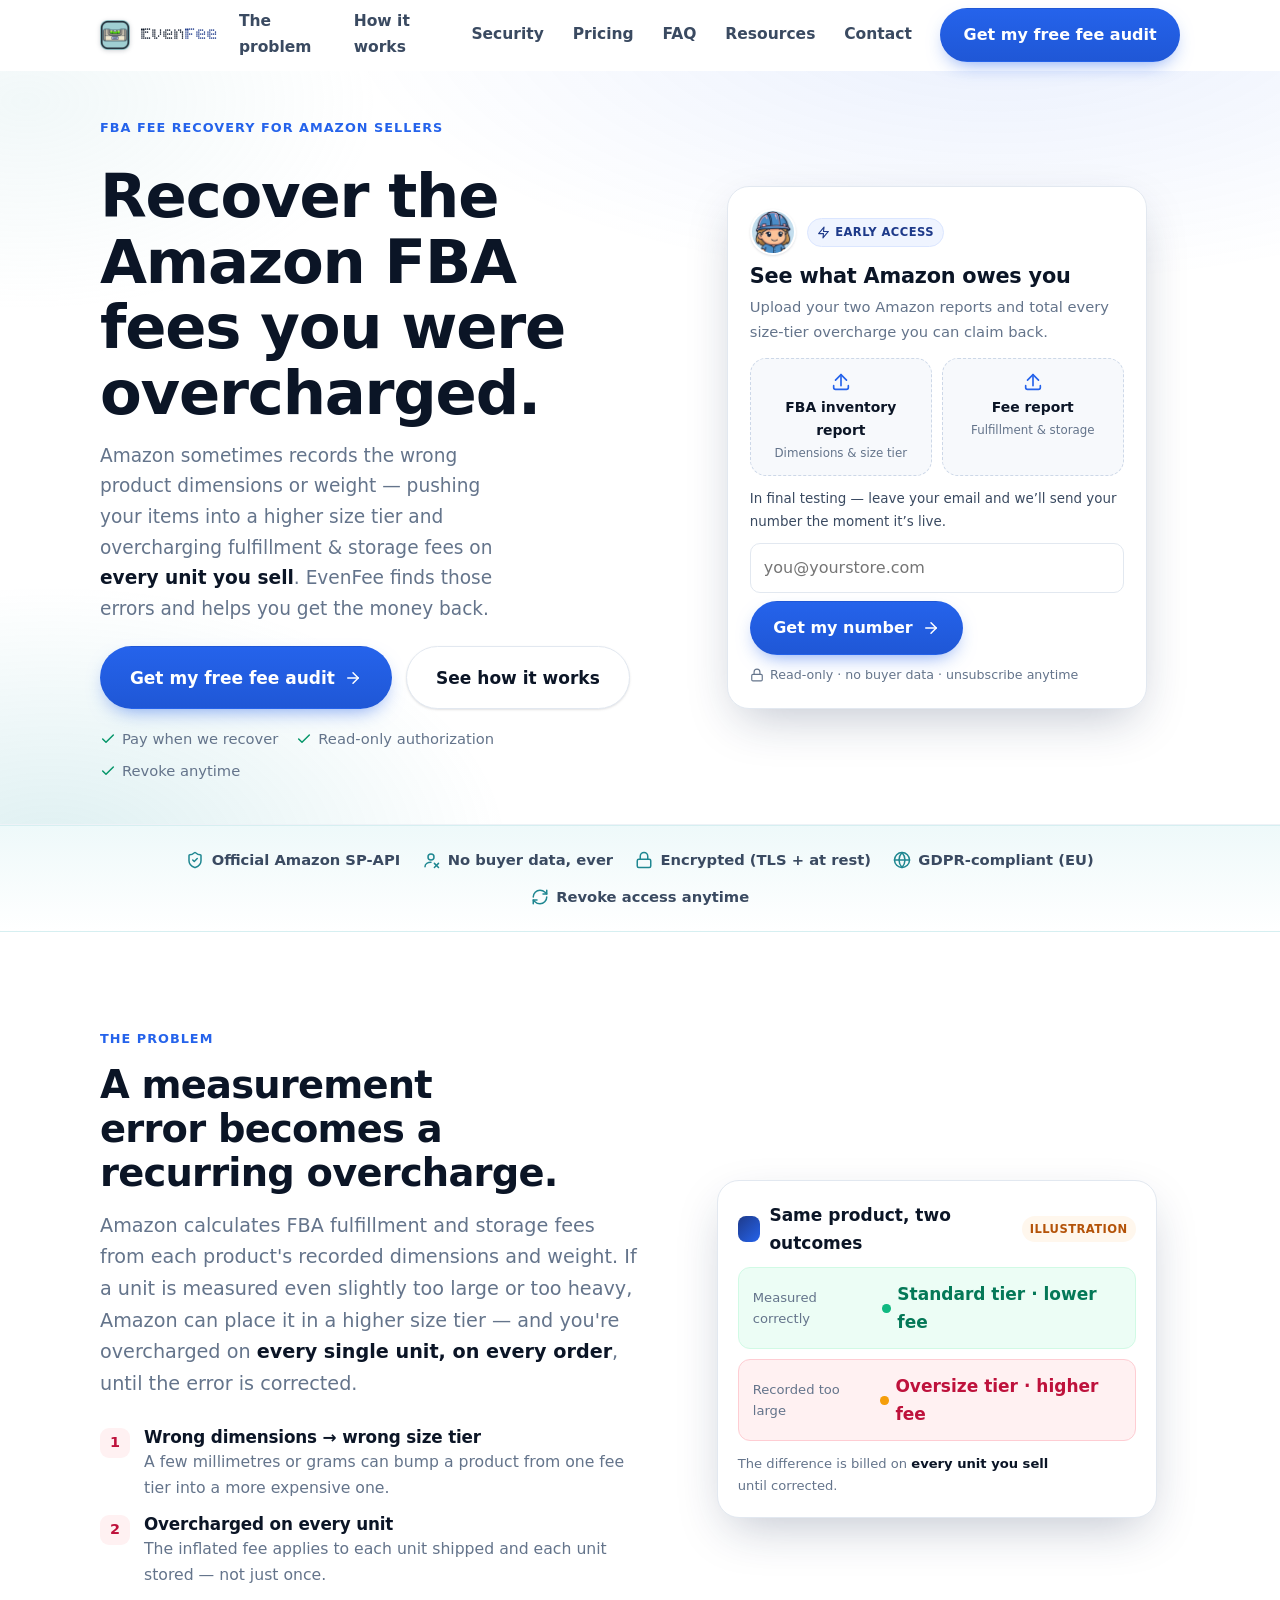
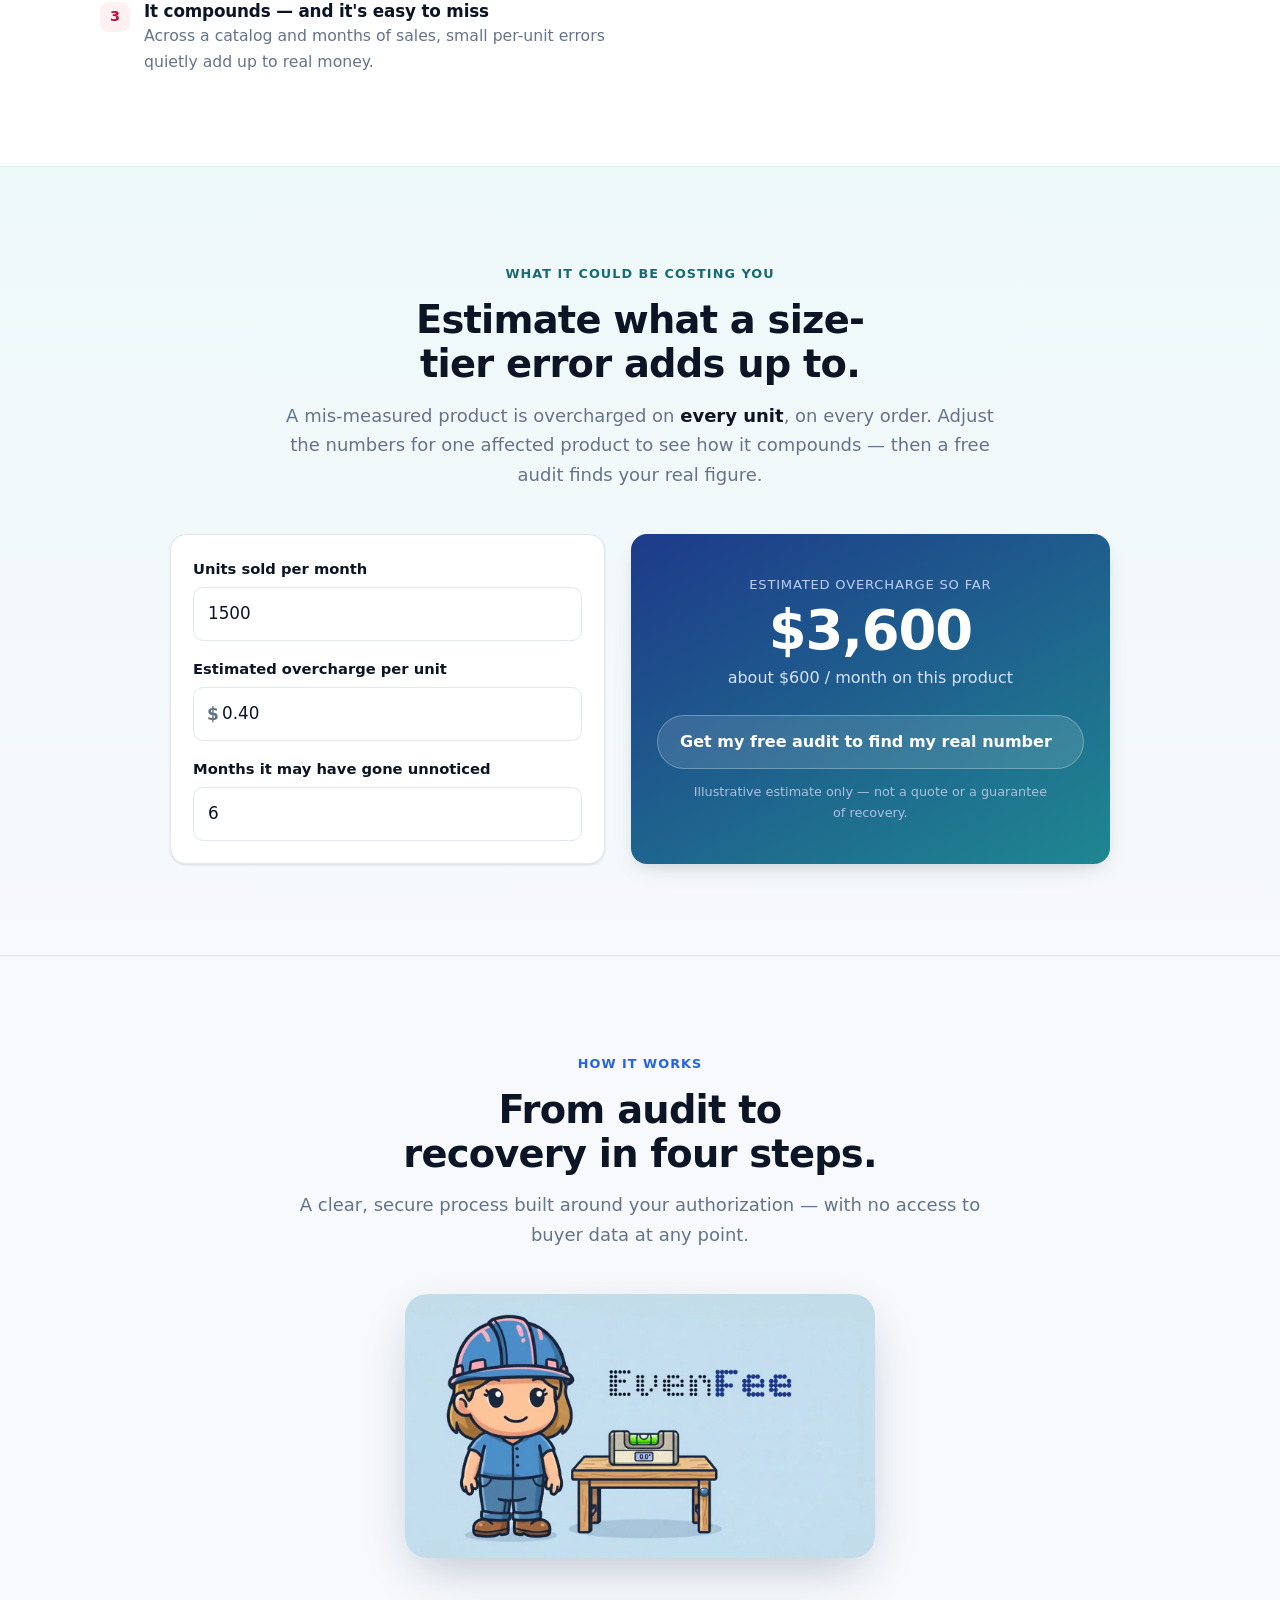
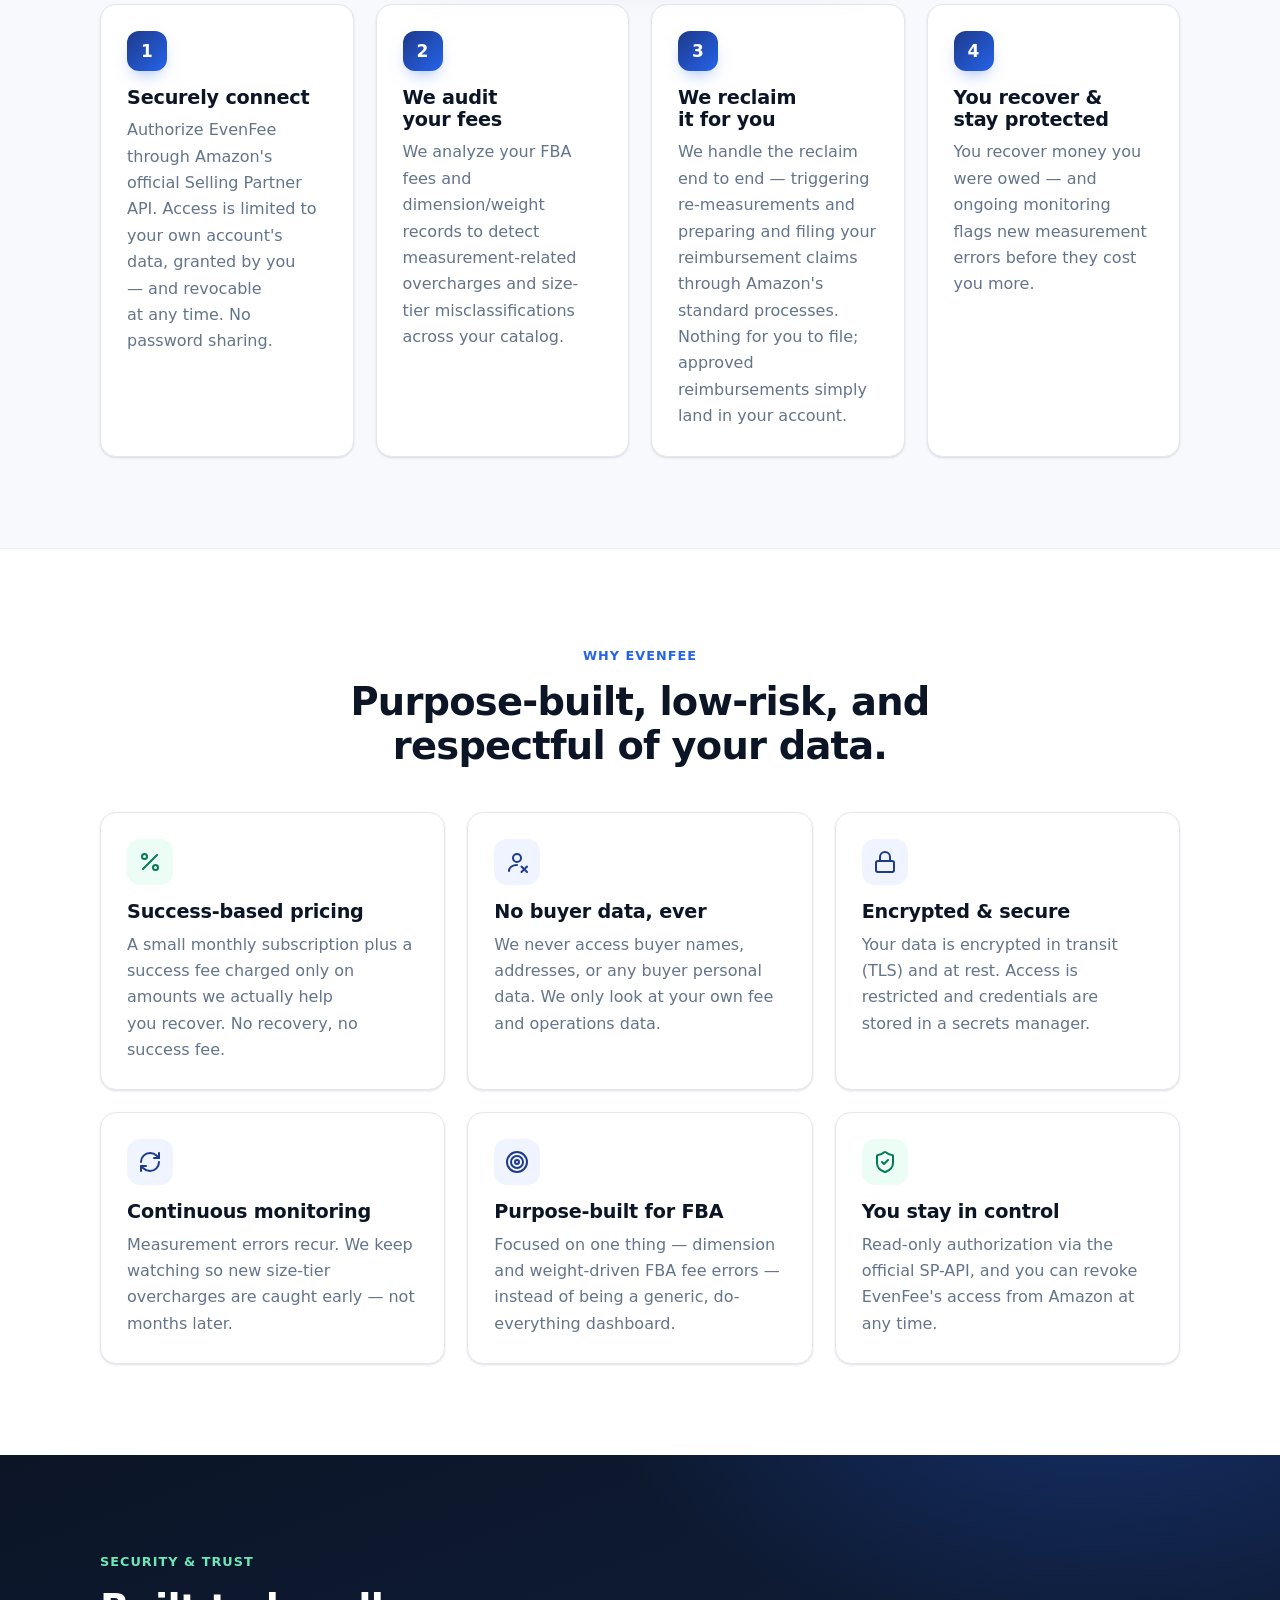
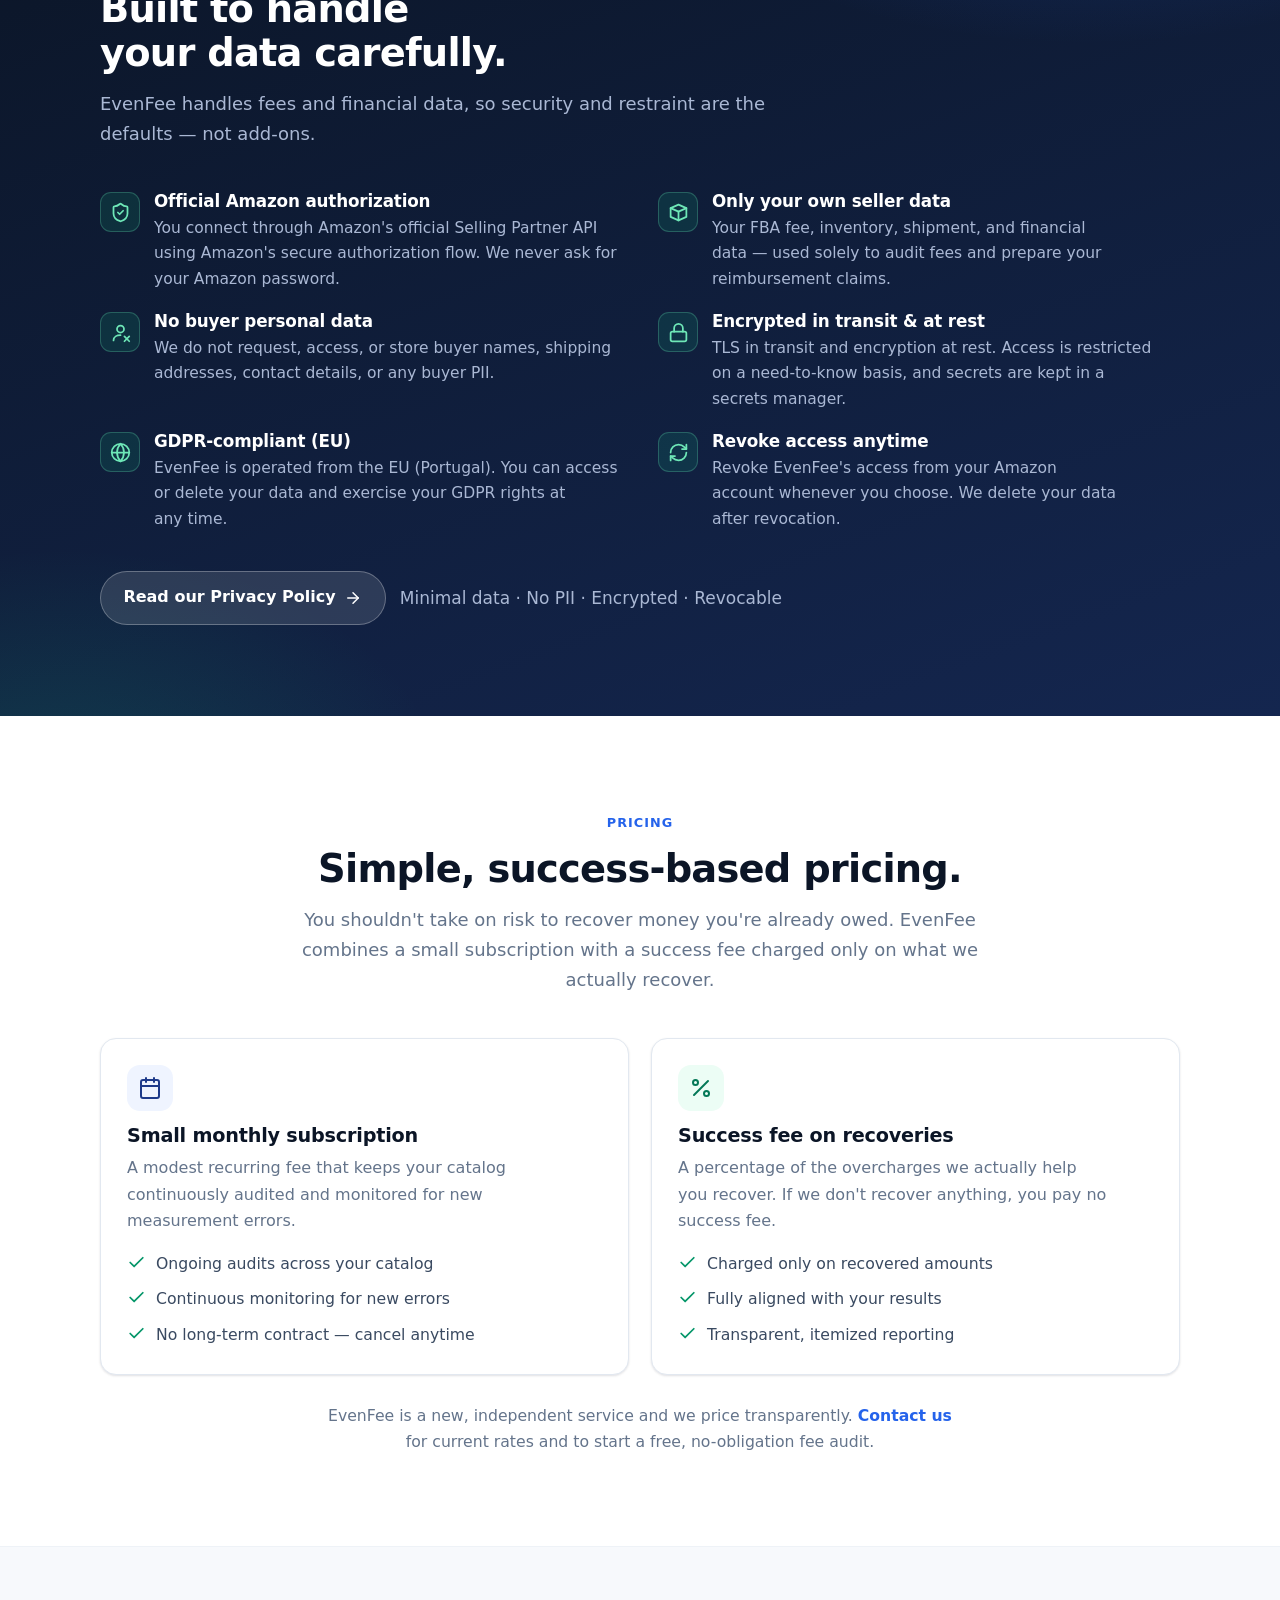
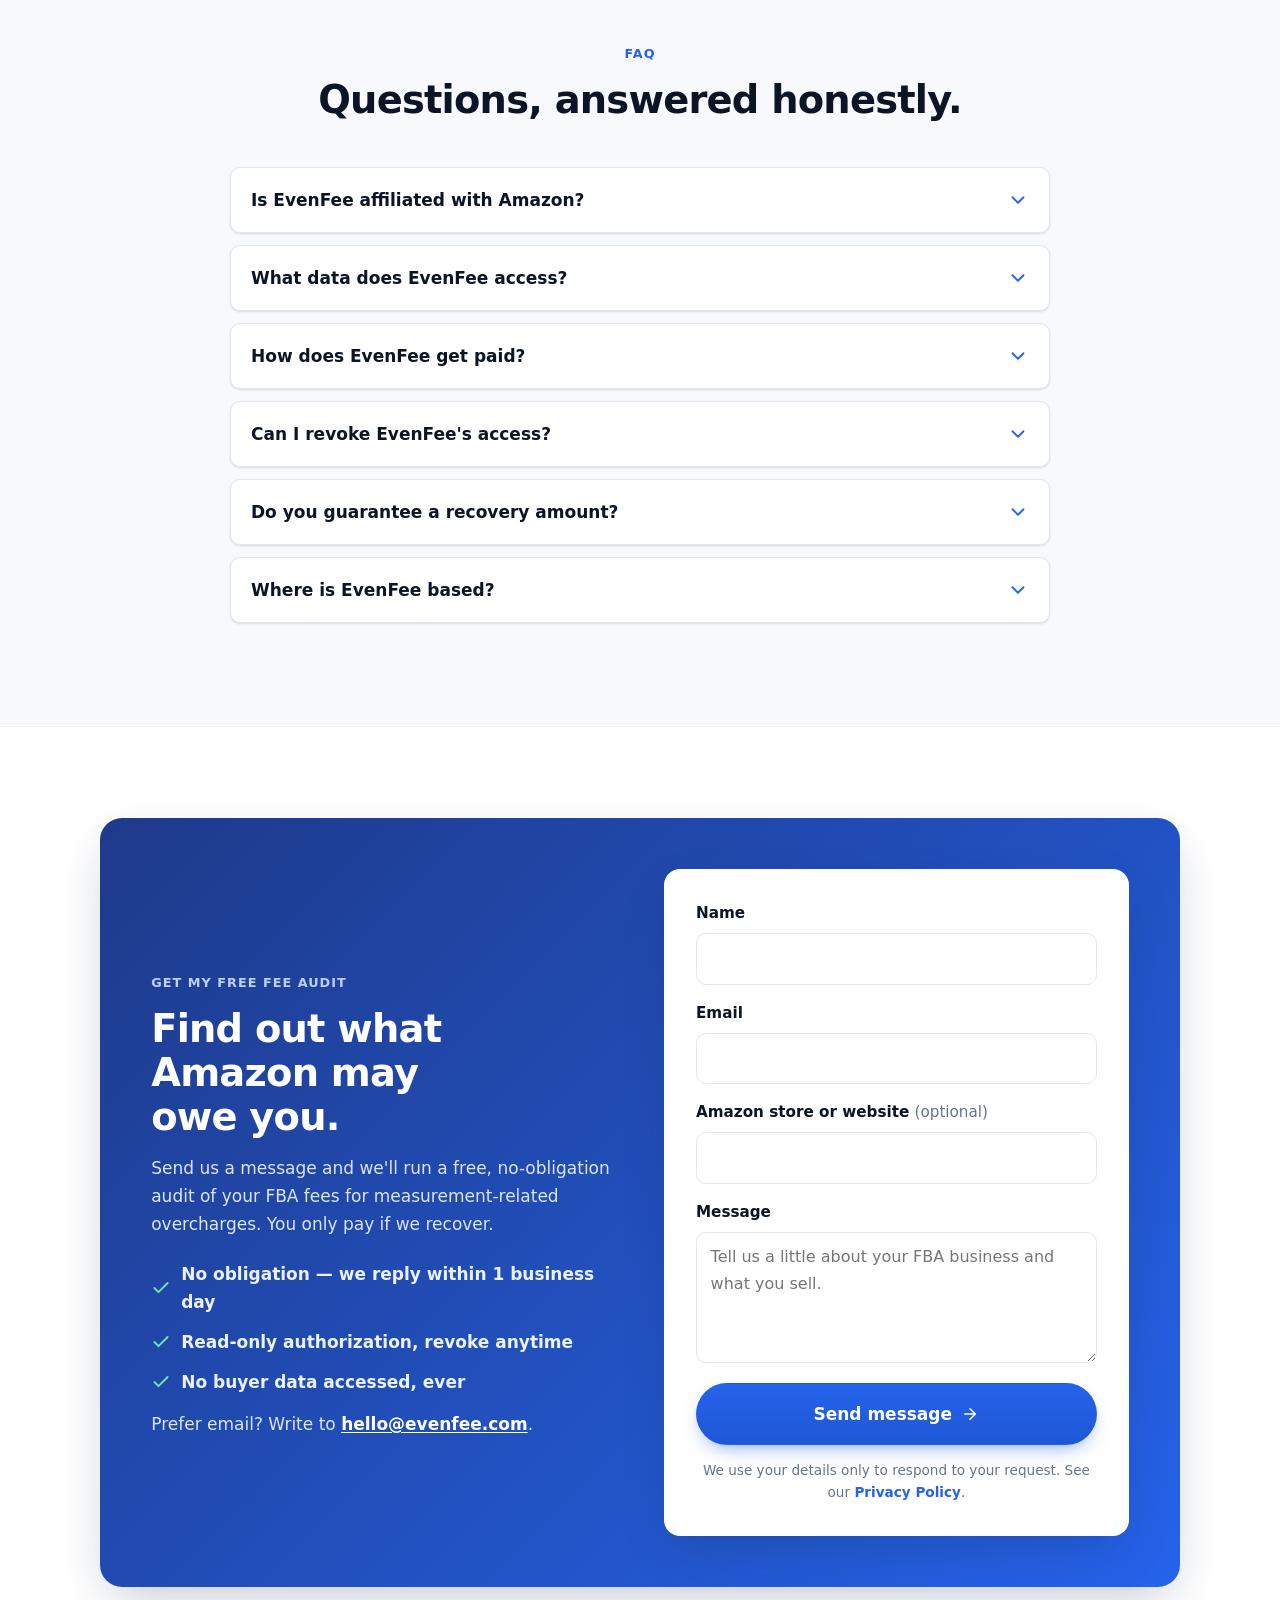
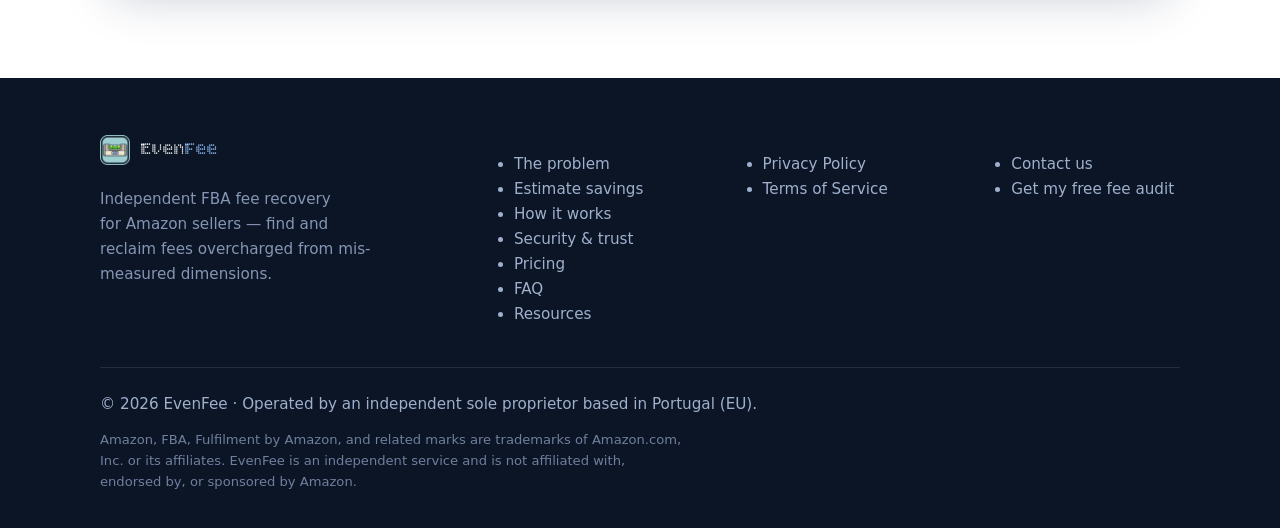
==== commit 7f115da4: "Remove hero scroll-down arrow (#33) * Slow down headline reading guide animation for deliberate paci" ====
--- a/index.html
+++ b/index.html
@@ -228,9 +228,6 @@
           </div>
         </div>
       </div>
-      <a class="hero__scroll" href="#problem" aria-label="Scroll to see how it works">
-        <svg viewBox="0 0 24 24" fill="none" stroke="currentColor" stroke-width="2.2" stroke-linecap="round" stroke-linejoin="round" aria-hidden="true"><path d="m6 9 6 6 6-6"/></svg>
-      </a>
     </section>
 
     <!-- ===================== Trust strip ===================== -->
--- a/assets/styles.css
+++ b/assets/styles.css
@@ -374,60 +374,60 @@
   83.3% { color: var(--brand-600); }
   100%  { color: var(--ink); }
 }
-.hero h1.is-guiding .char { animation: letterBlink 12s ease-in-out forwards; }
+.hero h1.is-guiding .char { animation: letterBlink 25s ease-in-out forwards; }
 .hero h1.is-guiding .char:nth-of-type(1) { animation-delay: 0.0s; }
-.hero h1.is-guiding .char:nth-of-type(2) { animation-delay: 0.08s; }
-.hero h1.is-guiding .char:nth-of-type(3) { animation-delay: 0.16s; }
-.hero h1.is-guiding .char:nth-of-type(4) { animation-delay: 0.24s; }
-.hero h1.is-guiding .char:nth-of-type(5) { animation-delay: 0.32s; }
-.hero h1.is-guiding .char:nth-of-type(6) { animation-delay: 0.4s; }
-.hero h1.is-guiding .char:nth-of-type(7) { animation-delay: 0.48s; }
-.hero h1.is-guiding .char:nth-of-type(8) { animation-delay: 0.56s; }
-.hero h1.is-guiding .char:nth-of-type(9) { animation-delay: 0.64s; }
-.hero h1.is-guiding .char:nth-of-type(10) { animation-delay: 0.72s; }
-.hero h1.is-guiding .char:nth-of-type(11) { animation-delay: 0.8s; }
-.hero h1.is-guiding .char:nth-of-type(12) { animation-delay: 0.88s; }
-.hero h1.is-guiding .char:nth-of-type(13) { animation-delay: 0.96s; }
-.hero h1.is-guiding .char:nth-of-type(14) { animation-delay: 1.04s; }
-.hero h1.is-guiding .char:nth-of-type(15) { animation-delay: 1.12s; }
-.hero h1.is-guiding .char:nth-of-type(16) { animation-delay: 1.2s; }
-.hero h1.is-guiding .char:nth-of-type(17) { animation-delay: 1.28s; }
-.hero h1.is-guiding .char:nth-of-type(18) { animation-delay: 1.36s; }
-.hero h1.is-guiding .char:nth-of-type(19) { animation-delay: 1.44s; }
-.hero h1.is-guiding .char:nth-of-type(20) { animation-delay: 1.52s; }
-.hero h1.is-guiding .char:nth-of-type(21) { animation-delay: 1.6s; }
-.hero h1.is-guiding .char:nth-of-type(22) { animation-delay: 1.68s; }
-.hero h1.is-guiding .char:nth-of-type(23) { animation-delay: 1.76s; }
-.hero h1.is-guiding .char:nth-of-type(24) { animation-delay: 1.84s; }
-.hero h1.is-guiding .char:nth-of-type(25) { animation-delay: 1.92s; }
-.hero h1.is-guiding .char:nth-of-type(26) { animation-delay: 2.0s; }
-.hero h1.is-guiding .char:nth-of-type(27) { animation-delay: 2.08s; }
-.hero h1.is-guiding .char:nth-of-type(28) { animation-delay: 2.16s; }
-.hero h1.is-guiding .char:nth-of-type(29) { animation-delay: 2.24s; }
-.hero h1.is-guiding .char:nth-of-type(30) { animation-delay: 2.32s; }
-.hero h1.is-guiding .char:nth-of-type(31) { animation-delay: 2.4s; }
-.hero h1.is-guiding .char:nth-of-type(32) { animation-delay: 2.48s; }
-.hero h1.is-guiding .char:nth-of-type(33) { animation-delay: 2.56s; }
-.hero h1.is-guiding .char:nth-of-type(34) { animation-delay: 2.64s; }
-.hero h1.is-guiding .char:nth-of-type(35) { animation-delay: 2.72s; }
-.hero h1.is-guiding .char:nth-of-type(36) { animation-delay: 2.8s; }
-.hero h1.is-guiding .char:nth-of-type(37) { animation-delay: 2.88s; }
-.hero h1.is-guiding .char:nth-of-type(38) { animation-delay: 2.96s; }
-.hero h1.is-guiding .char:nth-of-type(39) { animation-delay: 3.04s; }
-.hero h1.is-guiding .char:nth-of-type(40) { animation-delay: 3.12s; }
-.hero h1.is-guiding .char:nth-of-type(41) { animation-delay: 3.2s; }
-.hero h1.is-guiding .char:nth-of-type(42) { animation-delay: 3.28s; }
-.hero h1.is-guiding .char:nth-of-type(43) { animation-delay: 3.36s; }
-.hero h1.is-guiding .char:nth-of-type(44) { animation-delay: 3.44s; }
-.hero h1.is-guiding .char:nth-of-type(45) { animation-delay: 3.52s; }
-.hero h1.is-guiding .char:nth-of-type(46) { animation-delay: 3.6s; }
-.hero h1.is-guiding .char:nth-of-type(47) { animation-delay: 3.68s; }
-.hero h1.is-guiding .char:nth-of-type(48) { animation-delay: 3.76s; }
-.hero h1.is-guiding .char:nth-of-type(49) { animation-delay: 3.84s; }
-.hero h1.is-guiding .char:nth-of-type(50) { animation-delay: 3.92s; }
-.hero h1.is-guiding .char:nth-of-type(51) { animation-delay: 4.0s; }
-.hero h1.is-guiding .char:nth-of-type(52) { animation-delay: 4.08s; }
-.hero h1.is-guiding .char:nth-of-type(53) { animation-delay: 4.16s; }
+.hero h1.is-guiding .char:nth-of-type(2) { animation-delay: 0.20s; }
+.hero h1.is-guiding .char:nth-of-type(3) { animation-delay: 0.40s; }
+.hero h1.is-guiding .char:nth-of-type(4) { animation-delay: 0.60s; }
+.hero h1.is-guiding .char:nth-of-type(5) { animation-delay: 0.80s; }
+.hero h1.is-guiding .char:nth-of-type(6) { animation-delay: 1.0s; }
+.hero h1.is-guiding .char:nth-of-type(7) { animation-delay: 1.20s; }
+.hero h1.is-guiding .char:nth-of-type(8) { animation-delay: 1.40s; }
+.hero h1.is-guiding .char:nth-of-type(9) { animation-delay: 1.60s; }
+.hero h1.is-guiding .char:nth-of-type(10) { animation-delay: 1.80s; }
+.hero h1.is-guiding .char:nth-of-type(11) { animation-delay: 2.0s; }
+.hero h1.is-guiding .char:nth-of-type(12) { animation-delay: 2.20s; }
+.hero h1.is-guiding .char:nth-of-type(13) { animation-delay: 2.40s; }
+.hero h1.is-guiding .char:nth-of-type(14) { animation-delay: 2.60s; }
+.hero h1.is-guiding .char:nth-of-type(15) { animation-delay: 2.80s; }
+.hero h1.is-guiding .char:nth-of-type(16) { animation-delay: 3.0s; }
+.hero h1.is-guiding .char:nth-of-type(17) { animation-delay: 3.20s; }
+.hero h1.is-guiding .char:nth-of-type(18) { animation-delay: 3.40s; }
+.hero h1.is-guiding .char:nth-of-type(19) { animation-delay: 3.60s; }
+.hero h1.is-guiding .char:nth-of-type(20) { animation-delay: 3.80s; }
+.hero h1.is-guiding .char:nth-of-type(21) { animation-delay: 4.0s; }
+.hero h1.is-guiding .char:nth-of-type(22) { animation-delay: 4.20s; }
+.hero h1.is-guiding .char:nth-of-type(23) { animation-delay: 4.40s; }
+.hero h1.is-guiding .char:nth-of-type(24) { animation-delay: 4.60s; }
+.hero h1.is-guiding .char:nth-of-type(25) { animation-delay: 4.80s; }
+.hero h1.is-guiding .char:nth-of-type(26) { animation-delay: 5.0s; }
+.hero h1.is-guiding .char:nth-of-type(27) { animation-delay: 5.20s; }
+.hero h1.is-guiding .char:nth-of-type(28) { animation-delay: 5.40s; }
+.hero h1.is-guiding .char:nth-of-type(29) { animation-delay: 5.60s; }
+.hero h1.is-guiding .char:nth-of-type(30) { animation-delay: 5.80s; }
+.hero h1.is-guiding .char:nth-of-type(31) { animation-delay: 6.0s; }
+.hero h1.is-guiding .char:nth-of-type(32) { animation-delay: 6.20s; }
+.hero h1.is-guiding .char:nth-of-type(33) { animation-delay: 6.40s; }
+.hero h1.is-guiding .char:nth-of-type(34) { animation-delay: 6.60s; }
+.hero h1.is-guiding .char:nth-of-type(35) { animation-delay: 6.80s; }
+.hero h1.is-guiding .char:nth-of-type(36) { animation-delay: 7.0s; }
+.hero h1.is-guiding .char:nth-of-type(37) { animation-delay: 7.20s; }
+.hero h1.is-guiding .char:nth-of-type(38) { animation-delay: 7.40s; }
+.hero h1.is-guiding .char:nth-of-type(39) { animation-delay: 7.60s; }
+.hero h1.is-guiding .char:nth-of-type(40) { animation-delay: 7.80s; }
+.hero h1.is-guiding .char:nth-of-type(41) { animation-delay: 8.0s; }
+.hero h1.is-guiding .char:nth-of-type(42) { animation-delay: 8.20s; }
+.hero h1.is-guiding .char:nth-of-type(43) { animation-delay: 8.40s; }
+.hero h1.is-guiding .char:nth-of-type(44) { animation-delay: 8.60s; }
+.hero h1.is-guiding .char:nth-of-type(45) { animation-delay: 8.80s; }
+.hero h1.is-guiding .char:nth-of-type(46) { animation-delay: 9.0s; }
+.hero h1.is-guiding .char:nth-of-type(47) { animation-delay: 9.20s; }
+.hero h1.is-guiding .char:nth-of-type(48) { animation-delay: 9.40s; }
+.hero h1.is-guiding .char:nth-of-type(49) { animation-delay: 9.60s; }
+.hero h1.is-guiding .char:nth-of-type(50) { animation-delay: 9.80s; }
+.hero h1.is-guiding .char:nth-of-type(51) { animation-delay: 10.0s; }
+.hero h1.is-guiding .char:nth-of-type(52) { animation-delay: 10.20s; }
+.hero h1.is-guiding .char:nth-of-type(53) { animation-delay: 10.40s; }
 @media (prefers-reduced-motion: reduce) {
   .hero h1.is-guiding .char { animation: none; }
 }
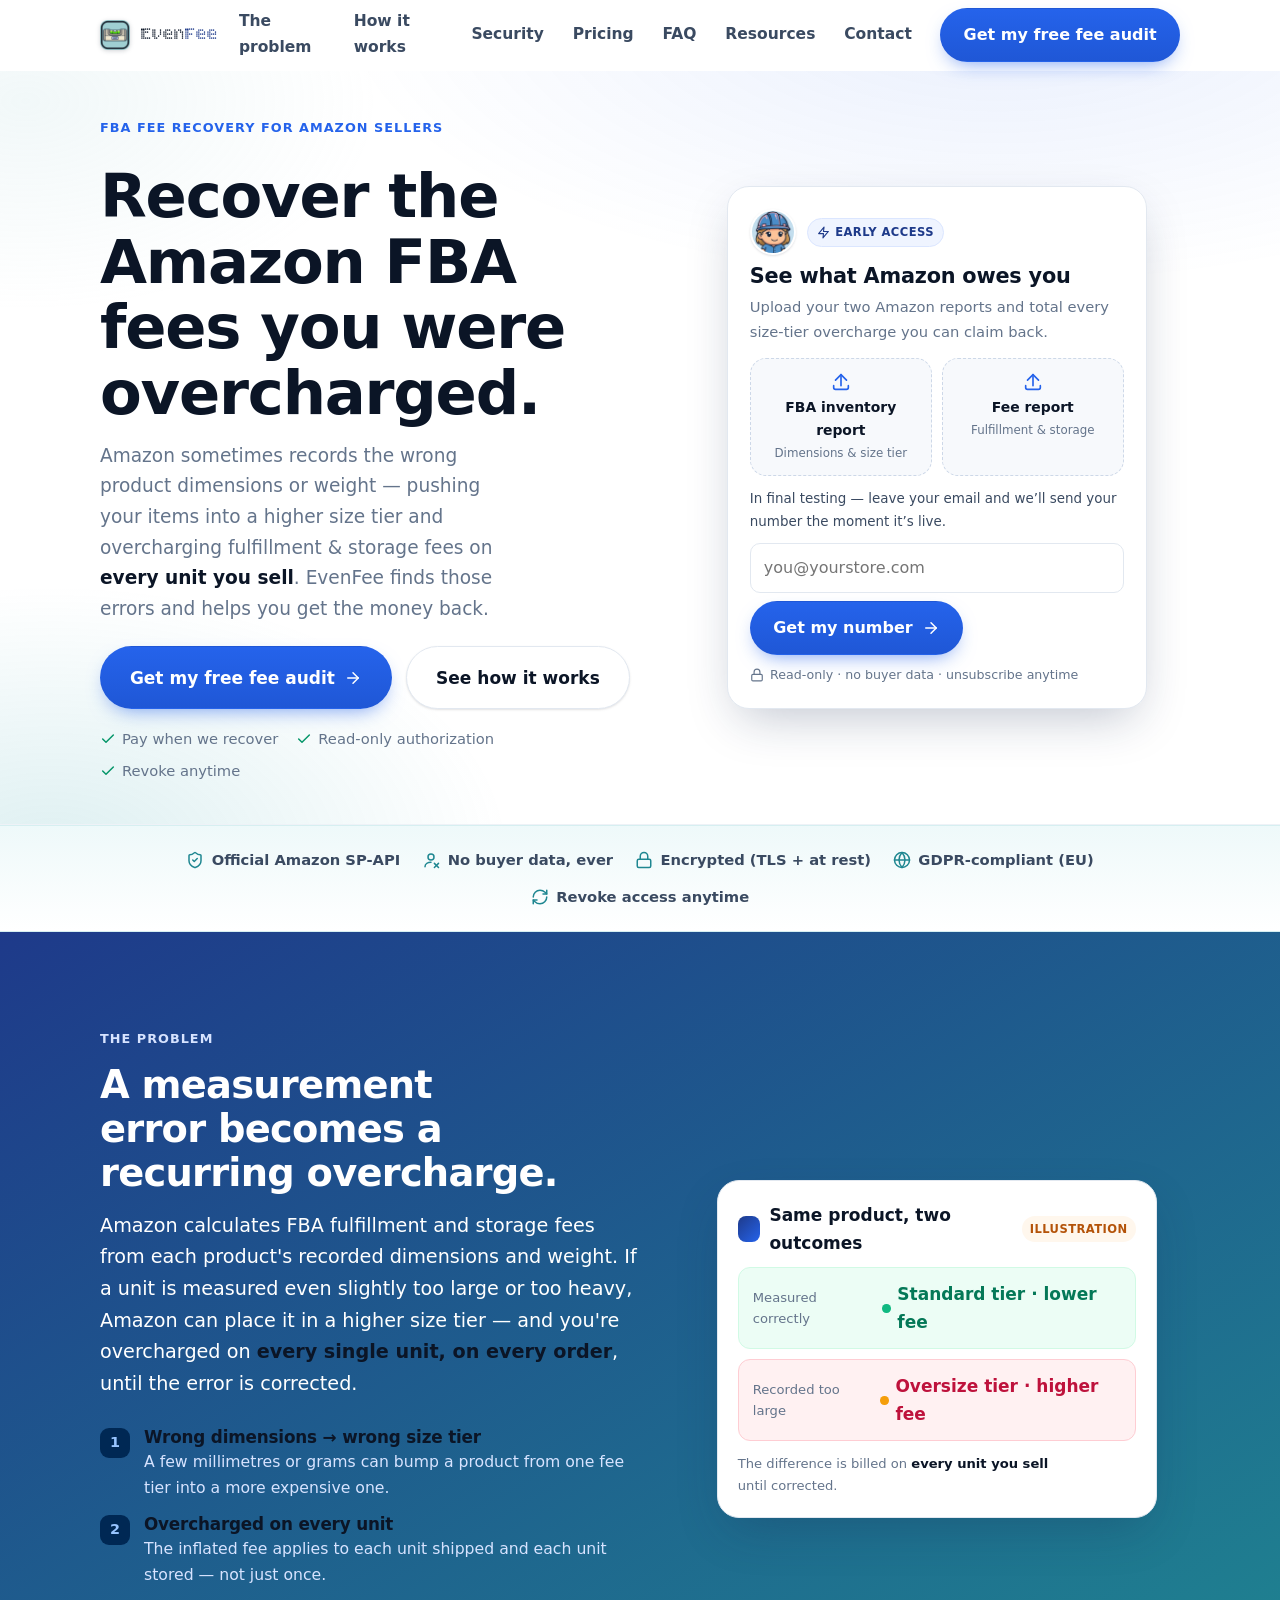
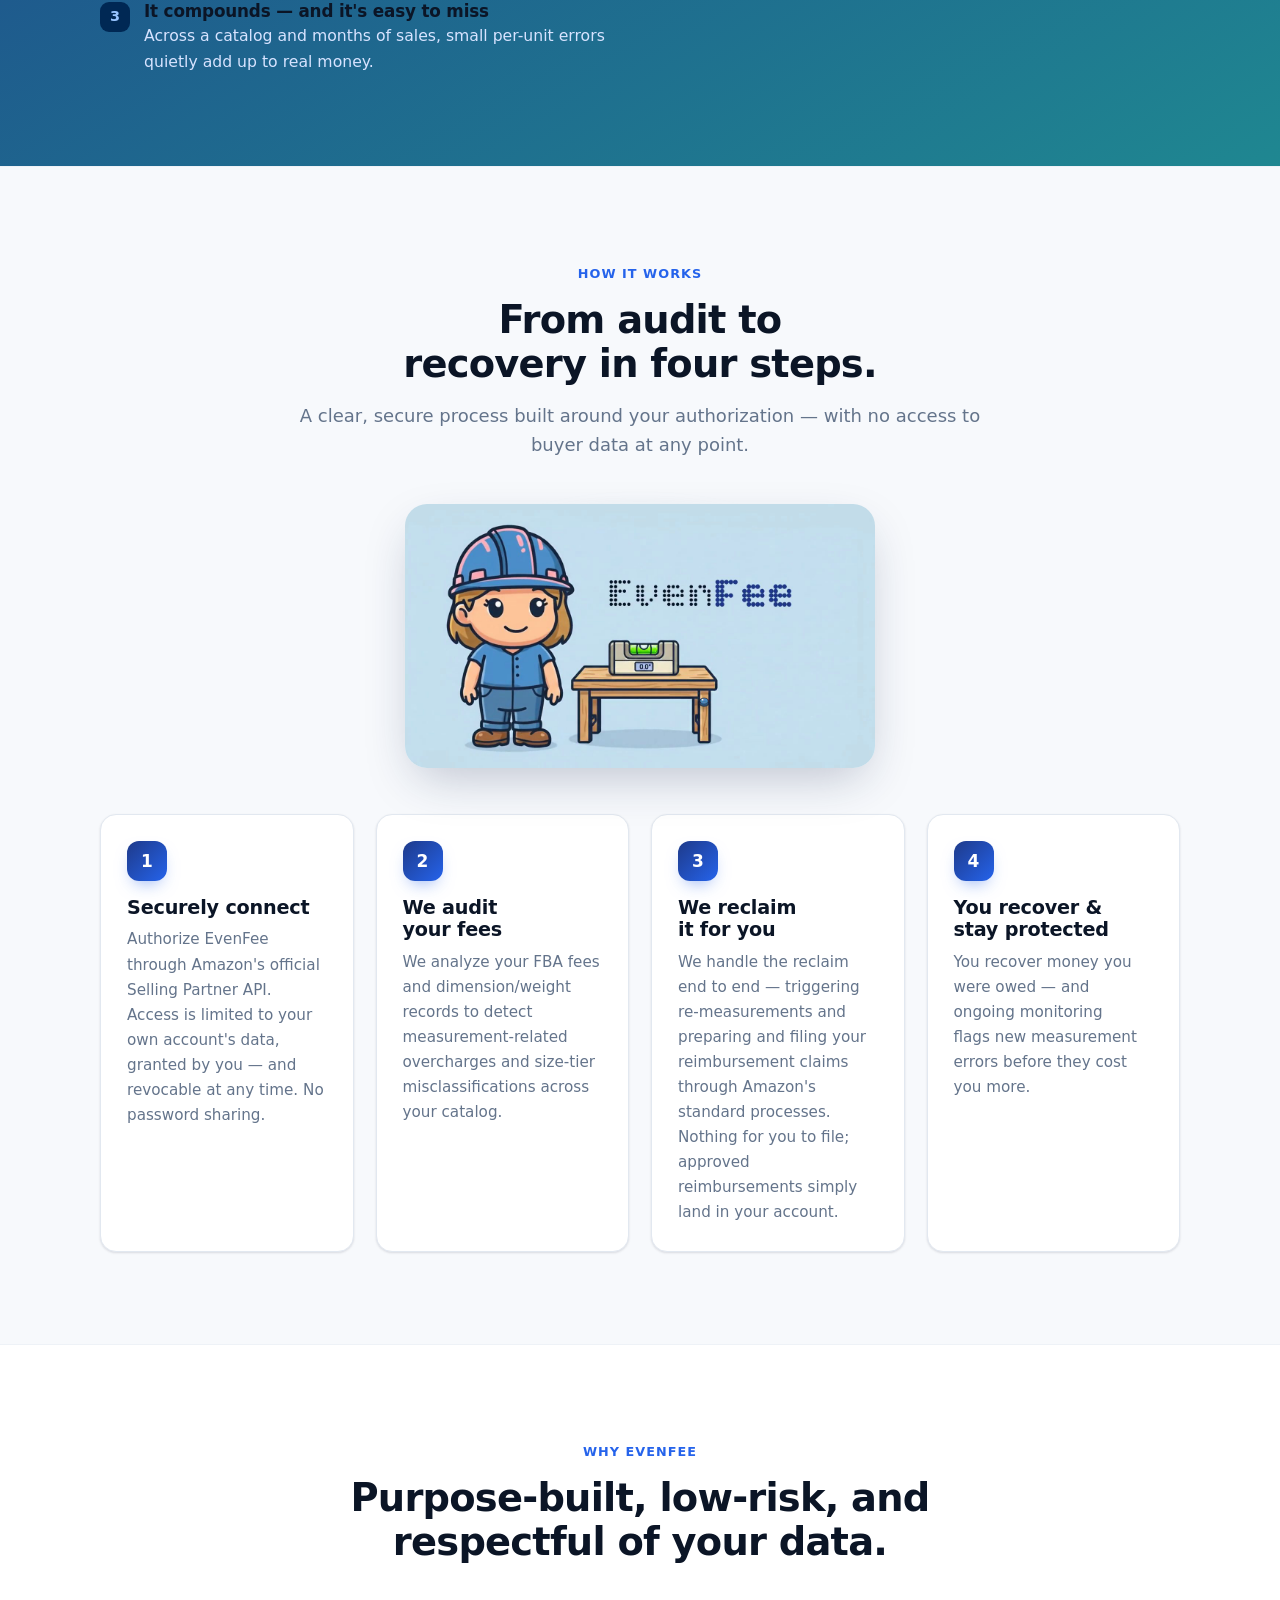
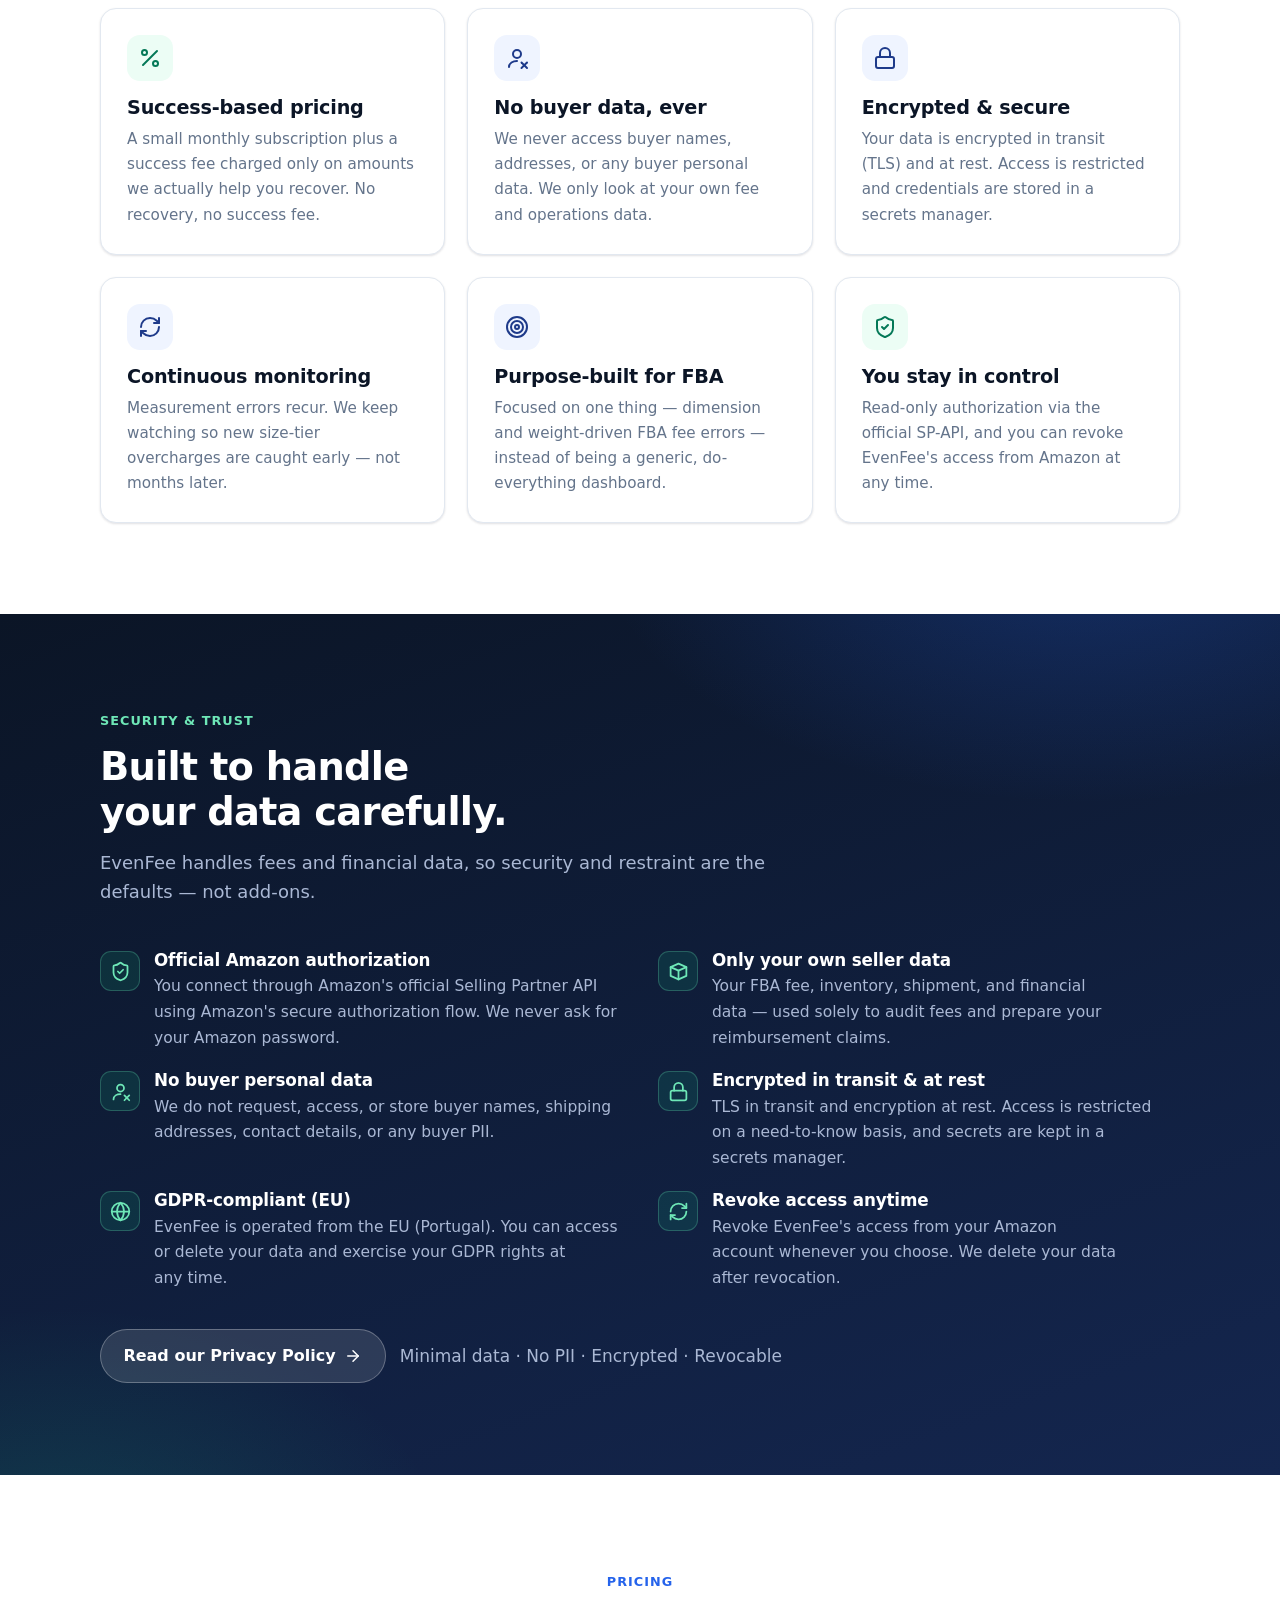
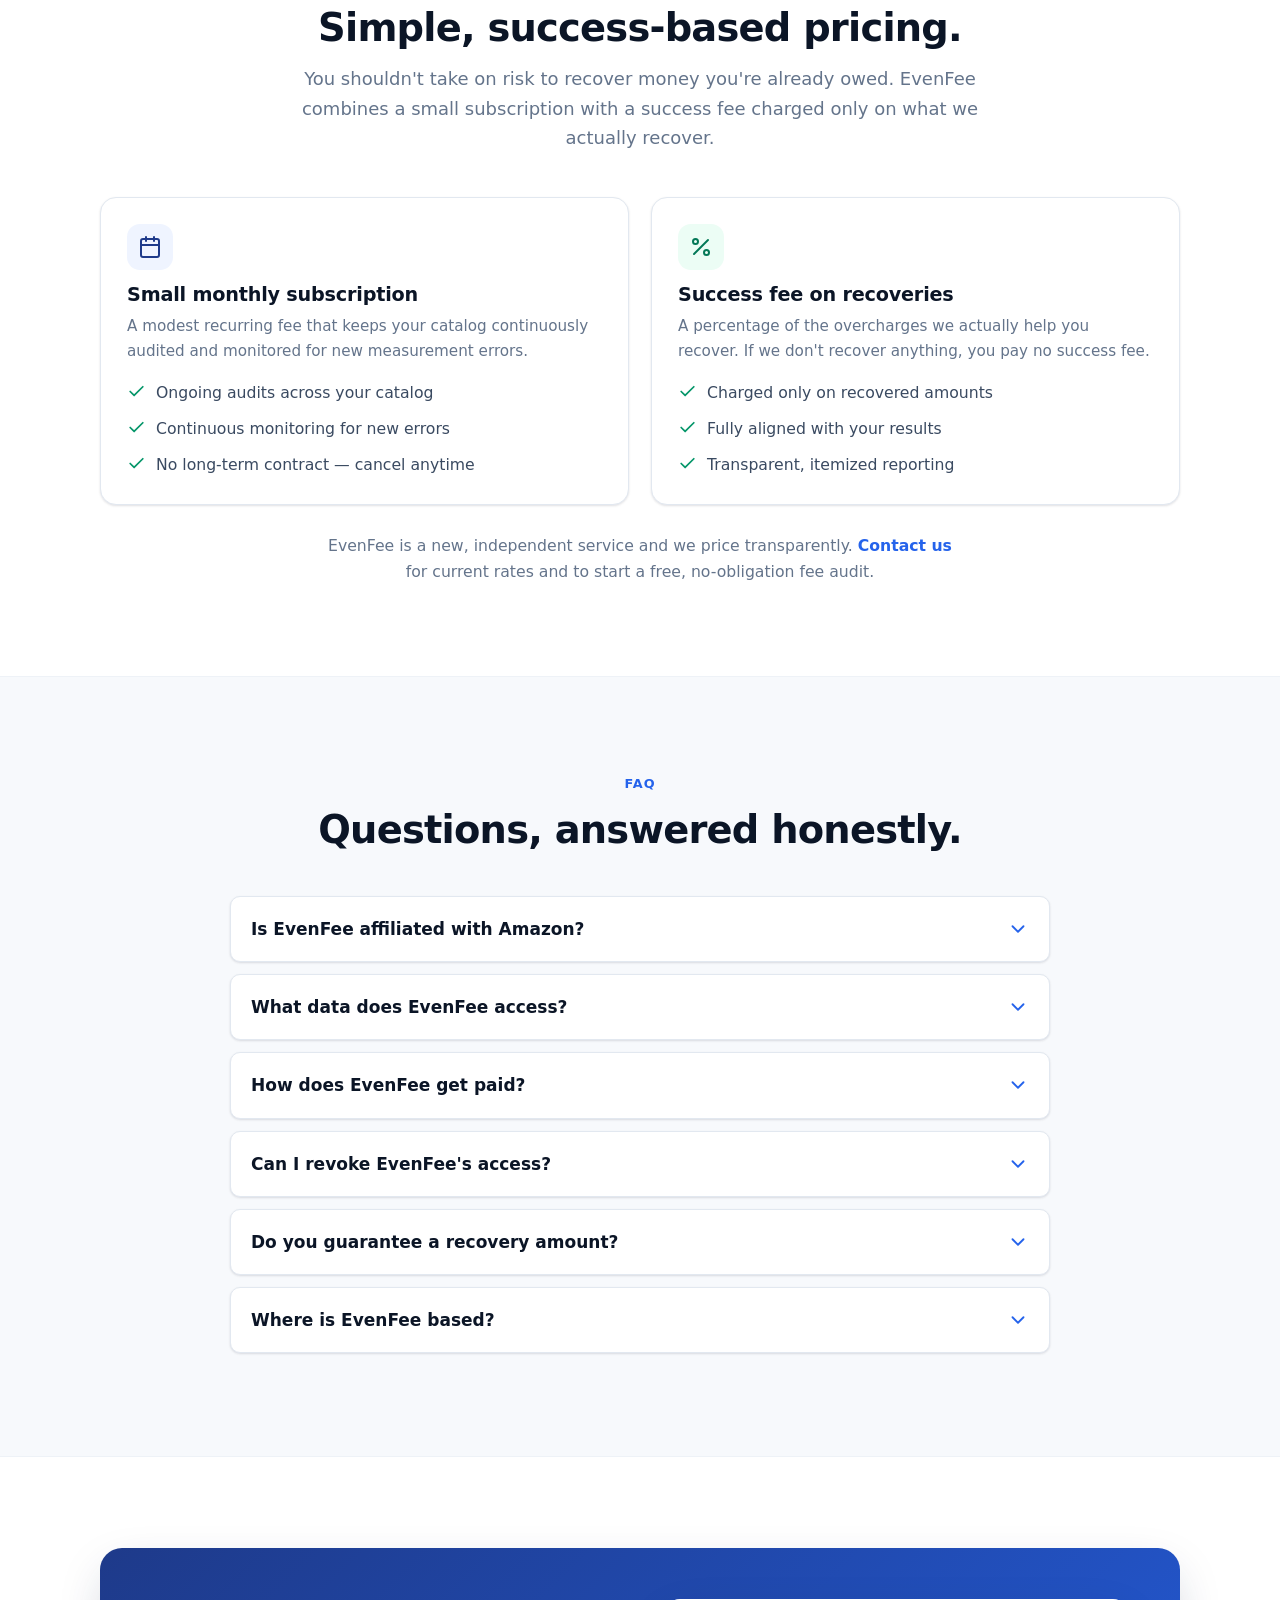
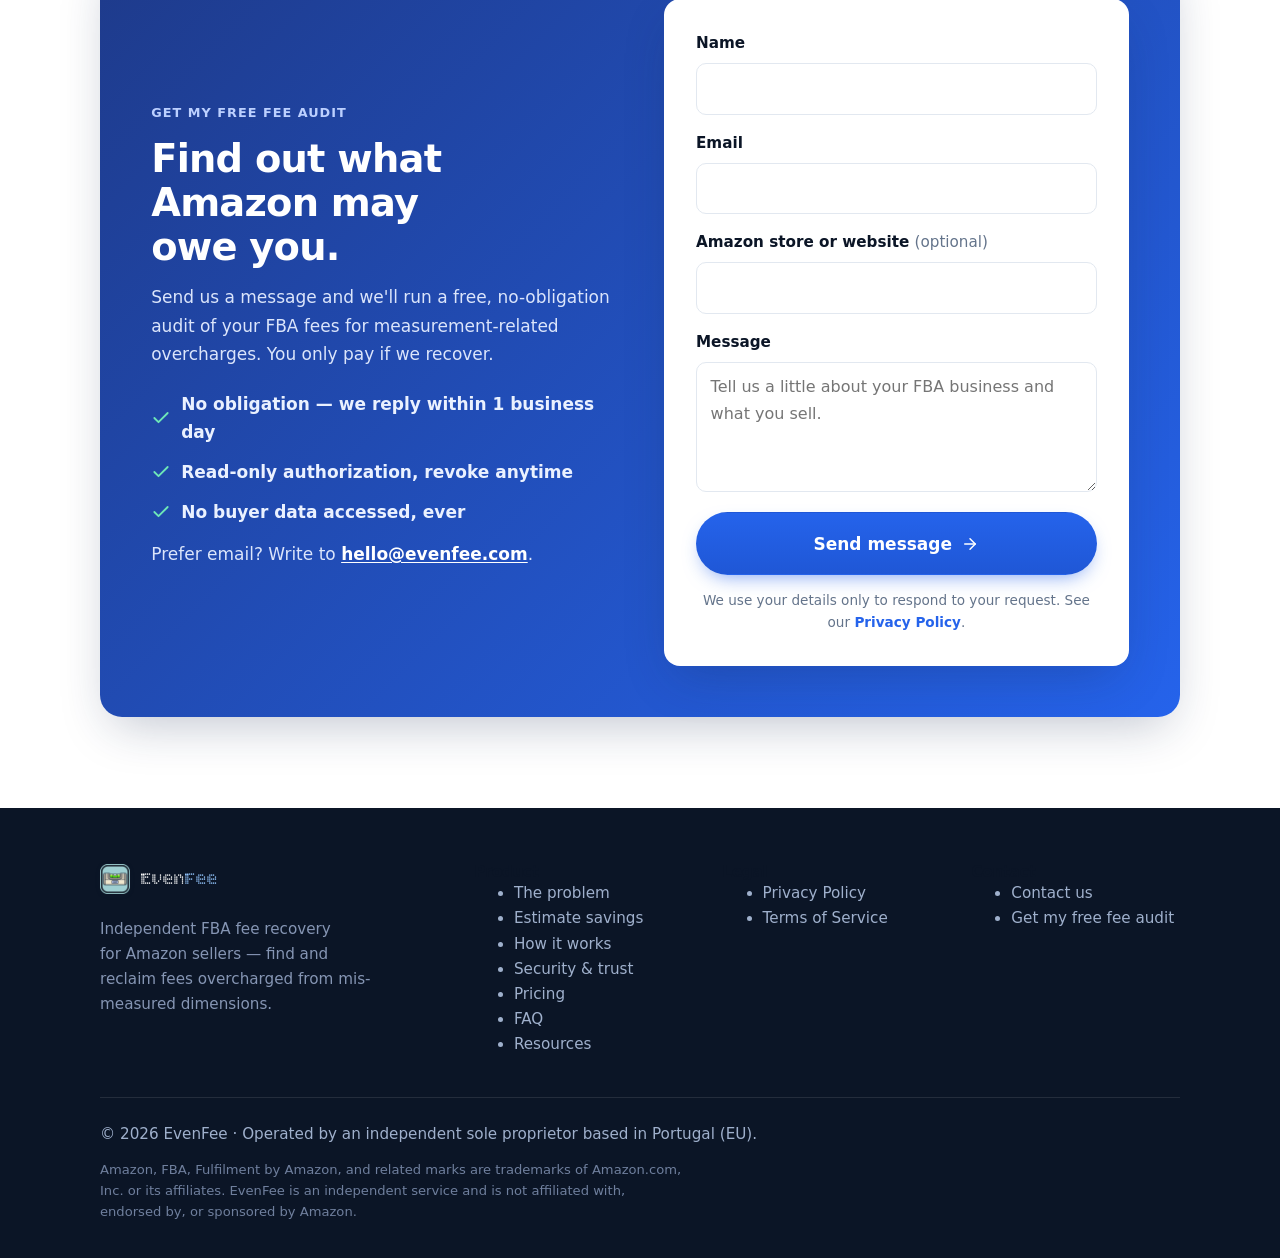
==== commit 273a1e91: "Remove estimator section, apply gradient to problem (#35) * Slow down headline reading guide animati" ====
--- a/index.html
+++ b/index.html
@@ -288,43 +288,7 @@
       </div>
     </section>
 
-    <!-- ===================== Estimate ===================== -->
-    <section class="section section--teal" id="estimate">
-      <div class="container">
-        <div class="section__head center">
-          <span class="eyebrow">What it could be costing you</span>
-          <h2>Estimate what a size-tier error adds up to.</h2>
-          <p>A mis-measured product is overcharged on <strong>every unit</strong>, on every order. Adjust the numbers for one affected product to see how it compounds — then a free audit finds your real figure.</p>
-        </div>
-        <div class="estimator">
-          <form class="estimator__controls" id="estimator" novalidate aria-label="FBA overcharge estimator">
-            <div class="field">
-              <label for="est-units">Units sold per month</label>
-              <input id="est-units" type="number" inputmode="numeric" min="0" step="1" value="1500">
-            </div>
-            <div class="field">
-              <label for="est-over">Estimated overcharge per unit</label>
-              <div class="field__money"><span aria-hidden="true">$</span><input id="est-over" type="number" inputmode="decimal" min="0" step="0.01" value="0.40"></div>
-            </div>
-            <div class="field">
-              <label for="est-months">Months it may have gone unnoticed</label>
-              <input id="est-months" type="number" inputmode="numeric" min="0" step="1" value="6">
-            </div>
-          </form>
-          <div class="estimator__result">
-            <span class="estimator__label">Estimated overcharge so far</span>
-            <span class="estimator__value" id="est-total" aria-live="polite">$3,600</span>
-            <span class="estimator__sub" id="est-monthly">about $600 / month on this product</span>
-            <a class="btn btn--light btn--block" href="#contact">Get my free audit to find my real number
-              <svg viewBox="0 0 24 24" width="18" height="18" fill="none" stroke="currentColor" stroke-width="2" stroke-linecap="round" stroke-linejoin="round" aria-hidden="true"><path d="M5 12h14"/><path d="m12 5 7 7-7 7"/></svg>
-            </a>
-            <p class="estimator__disclaimer">Illustrative estimate only — not a quote or a guarantee of recovery.</p>
-          </div>
-        </div>
-      </div>
-    </section>
-
-    <!-- ===================== How it works ===================== -->
+<!-- ===================== How it works ===================== -->
     <section class="section section--soft" id="how-it-works">
       <div class="container">
         <div class="section__head center">
--- a/assets/styles.css
+++ b/assets/styles.css
@@ -145,9 +145,11 @@
 
 .section { padding-block: clamp(56px, 4vw + 40px, 104px); }
 .section--soft { background: var(--soft); border-block: 1px solid var(--line-2); }
-/* Estimate section picks up the secondary teal so the savings moment stands apart. */
-.section--teal { background: linear-gradient(180deg, var(--teal-050), var(--soft)); border-block: 1px solid var(--teal-100); }
-.section--teal .eyebrow { color: var(--teal-700); }
+#problem { background: linear-gradient(150deg, var(--brand-700) 0%, var(--teal-600) 100%); border-block: none; color: #fff; }
+#problem h2, #problem .lead { color: #fff; }
+#problem .eyebrow { color: #d7e3ff; }
+#problem .problem__point p { color: #d7e3ff; }
+#problem .problem__point .num { background: #002854; color: #98c5ff; }
 
 .section__head { max-width: 720px; margin-bottom: 44px; }
 .section__head.center { margin-inline: auto; text-align: center; }
@@ -371,7 +373,7 @@
 @keyframes letterBlink {
   0%    { color: var(--ink); }
   1.7%  { color: var(--brand-600); }
-  83.3% { color: var(--brand-600); }
+  98.3% { color: var(--brand-600); }
   100%  { color: var(--ink); }
 }
 .hero h1.is-guiding .char { animation: letterBlink 25s ease-in-out forwards; }
@@ -539,7 +541,7 @@
 }
 .card:hover { box-shadow: var(--shadow); transform: translateY(-2px); border-color: #d7e0ee; }
 .card h3 { margin-bottom: 8px; }
-.card p { color: var(--muted); font-size: 1rem; }
+.card p { color: var(--muted); font-size: 0.95rem; }
 
 .icon-box {
   display: inline-flex; align-items: center; justify-content: center;
@@ -771,36 +773,6 @@
 /* ----- Contact email fallback --------------------------------------------- */
 .contact__email { margin-top: 18px; color: #c7d3e8; }
 .contact__email a { color: #fff; font-weight: 600; text-decoration: underline; text-underline-offset: 2px; }
-
-/* ----- Recovery estimator -------------------------------------------------- */
-.estimator { display: grid; gap: 20px; max-width: 940px; margin: 34px auto 0; }
-@media (min-width: 820px) { .estimator { grid-template-columns: 1.05fr .95fr; gap: 26px; align-items: stretch; } }
-.estimator__controls {
-  display: grid; gap: 16px; align-content: start;
-  background: var(--surface); border: 1px solid var(--line);
-  border-radius: var(--radius); padding: 22px; box-shadow: var(--shadow-sm);
-}
-.field { display: grid; gap: 6px; }
-.field label { font-size: .92rem; font-weight: 600; color: var(--ink); }
-.field input {
-  width: 100%; padding: 12px 14px; font-size: 1.05rem;
-  border: 1px solid var(--line); border-radius: var(--radius-sm);
-  background: #fff; color: var(--ink);
-}
-.field input:focus-visible { outline: none; box-shadow: var(--ring); border-color: var(--brand-500); }
-.field__money { position: relative; display: flex; align-items: center; }
-.field__money span { position: absolute; left: 14px; color: var(--muted); font-weight: 600; pointer-events: none; }
-.field__money input { padding-left: 28px; }
-.estimator__result {
-  display: flex; flex-direction: column; justify-content: center; gap: 6px; text-align: center;
-  background: linear-gradient(150deg, var(--brand-700) 0%, var(--teal-600) 100%);
-  color: #fff; border-radius: var(--radius); padding: 30px 26px; box-shadow: var(--shadow);
-}
-.estimator__label { font-size: .82rem; letter-spacing: .06em; text-transform: uppercase; color: #bcd0ff; }
-.estimator__value { font-size: clamp(2.4rem, 1.5rem + 3vw, 3.4rem); font-weight: 800; line-height: 1.05; letter-spacing: -0.02em; }
-.estimator__sub { color: #d7e3ff; font-size: 1rem; }
-.estimator__result .btn { margin-top: 18px; }
-.estimator__disclaimer { color: #aebfe0; font-size: .8rem; margin-top: 6px; }
 
 /* ----- Brand mascot clip (in "How it works") ------------------------------- */
 .mascot-clip {
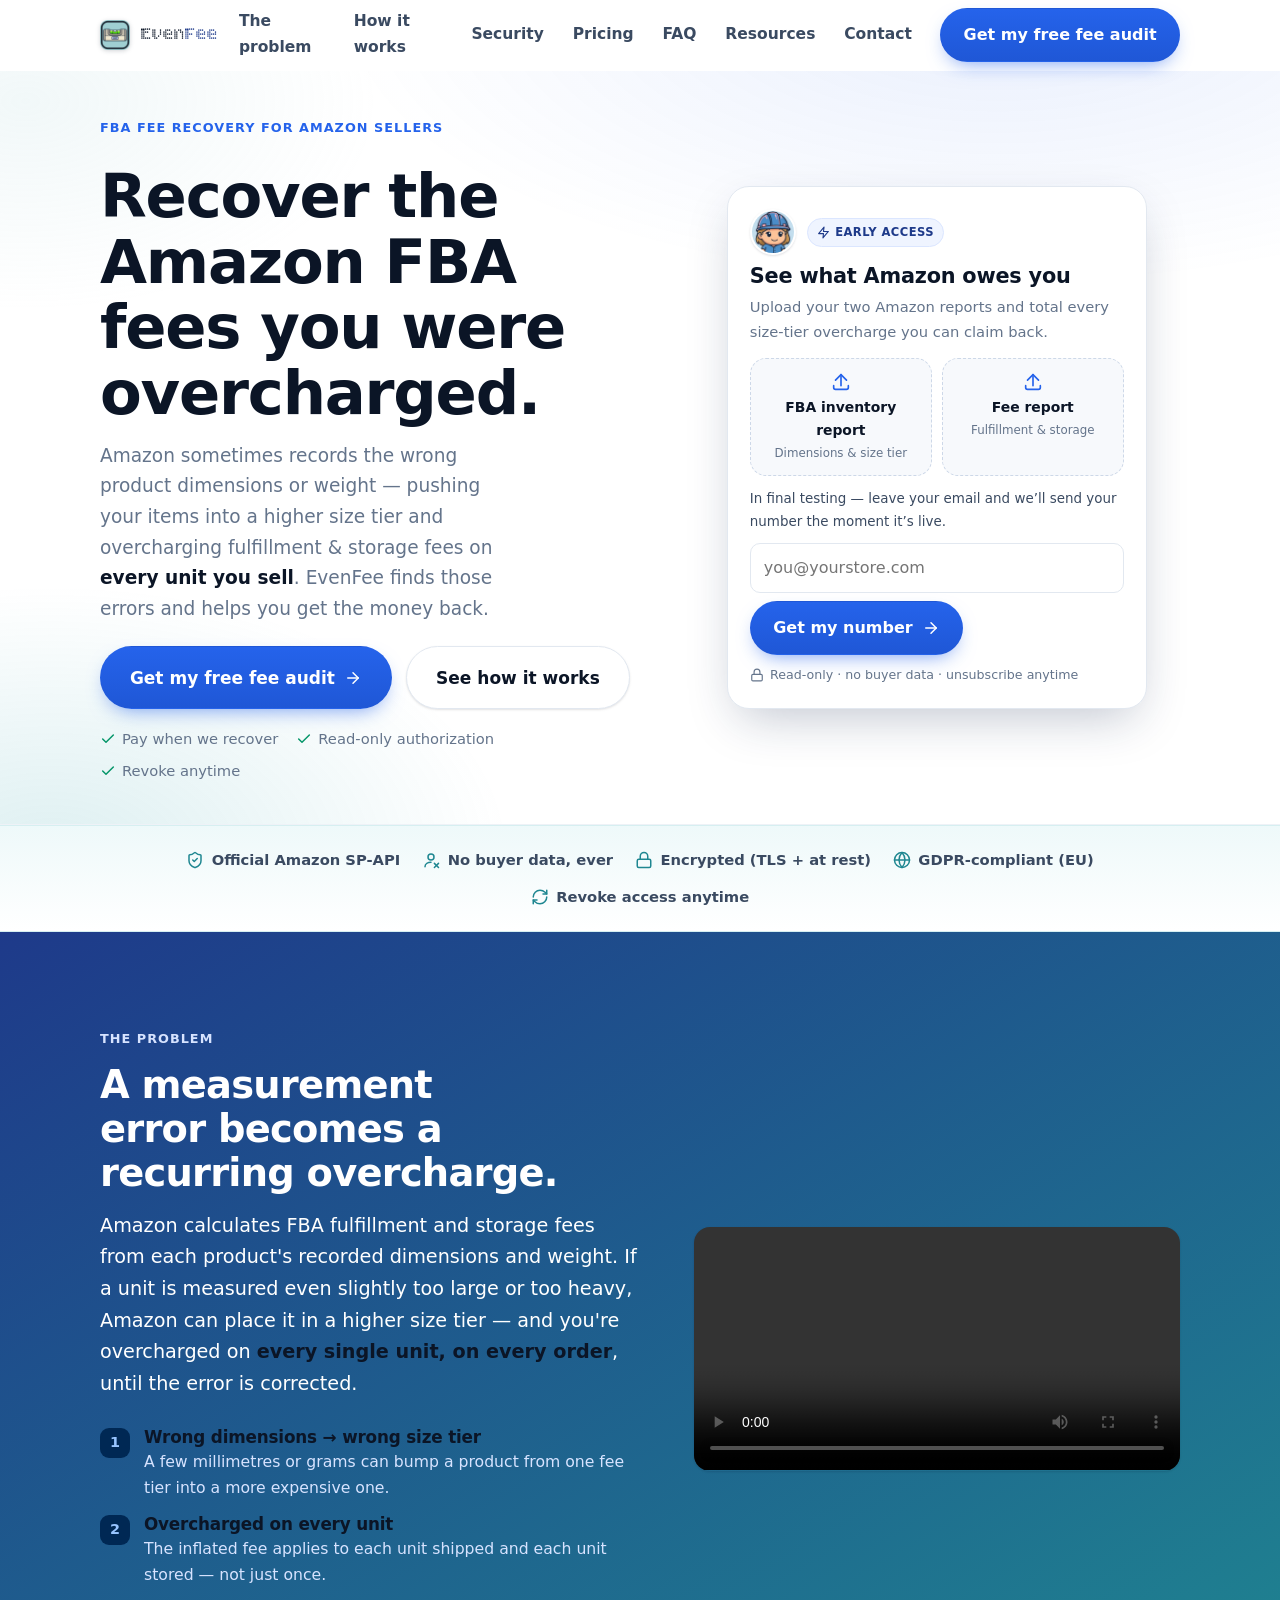
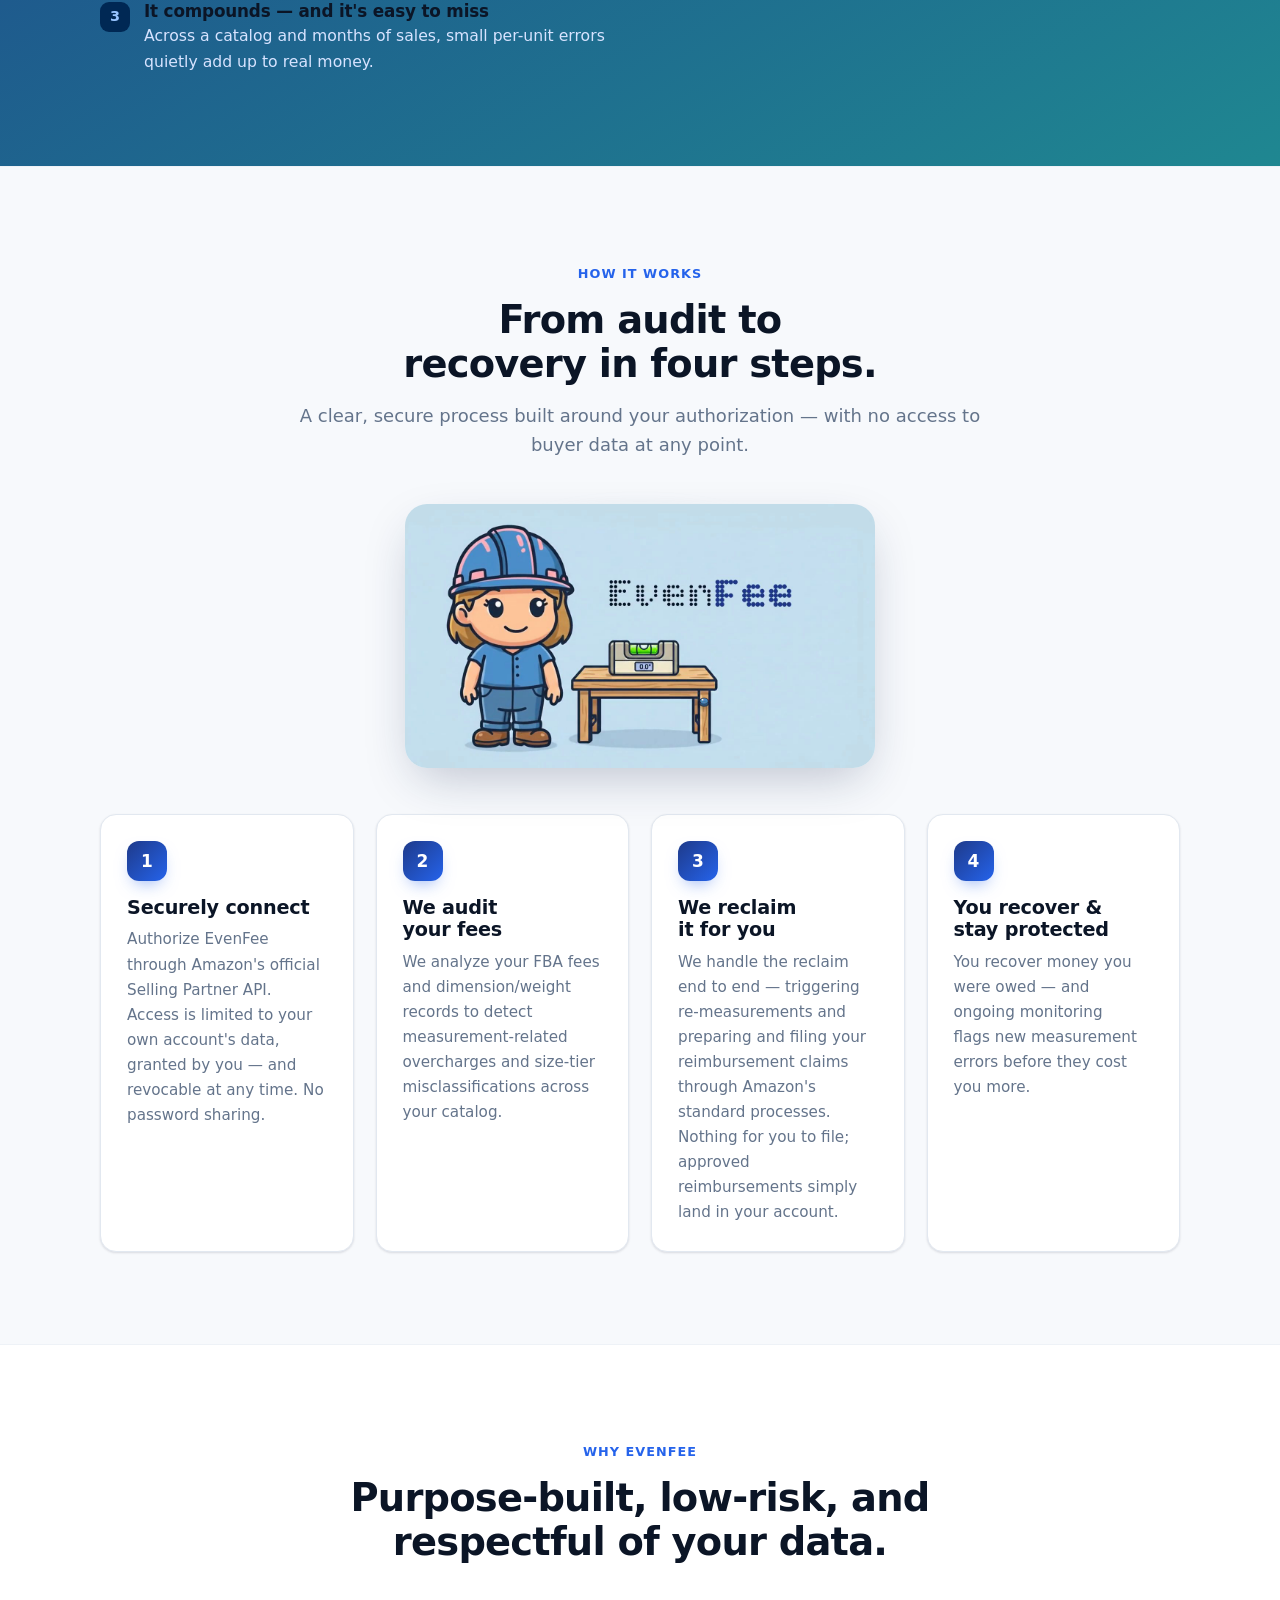
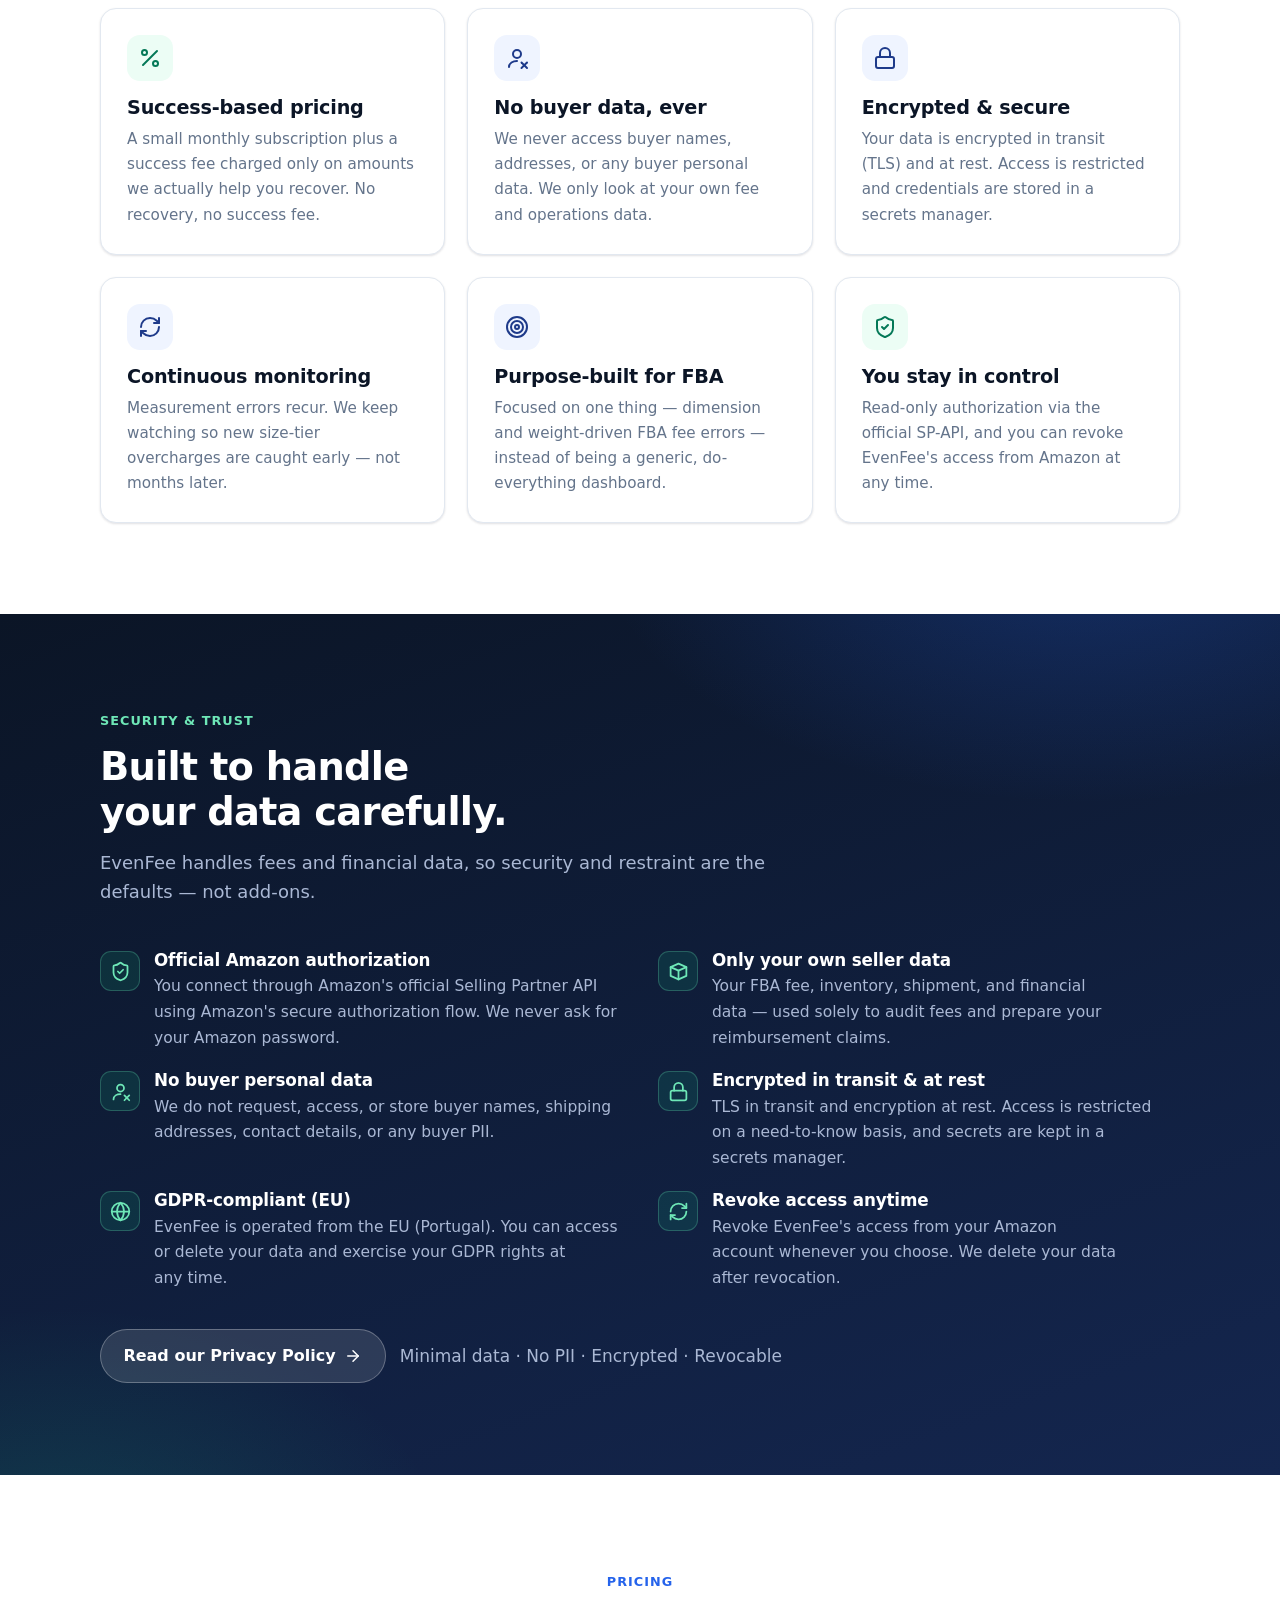
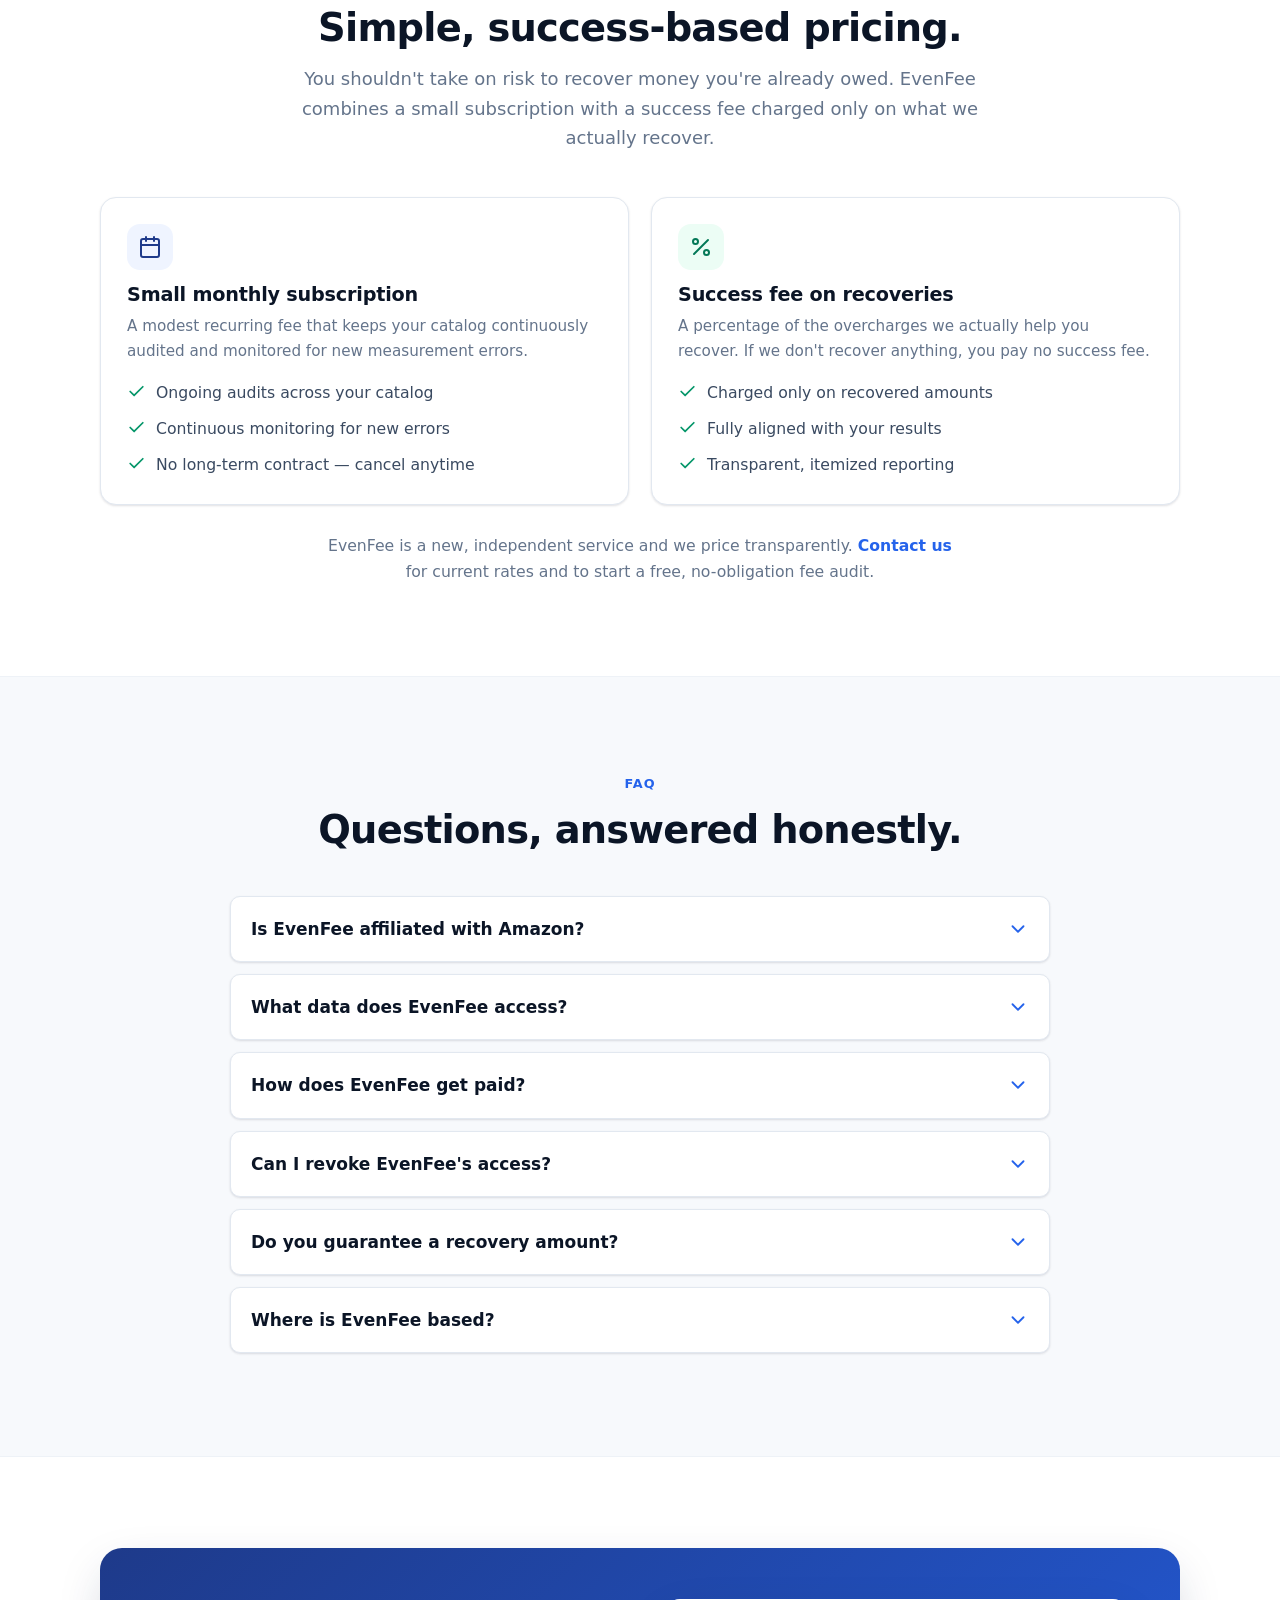
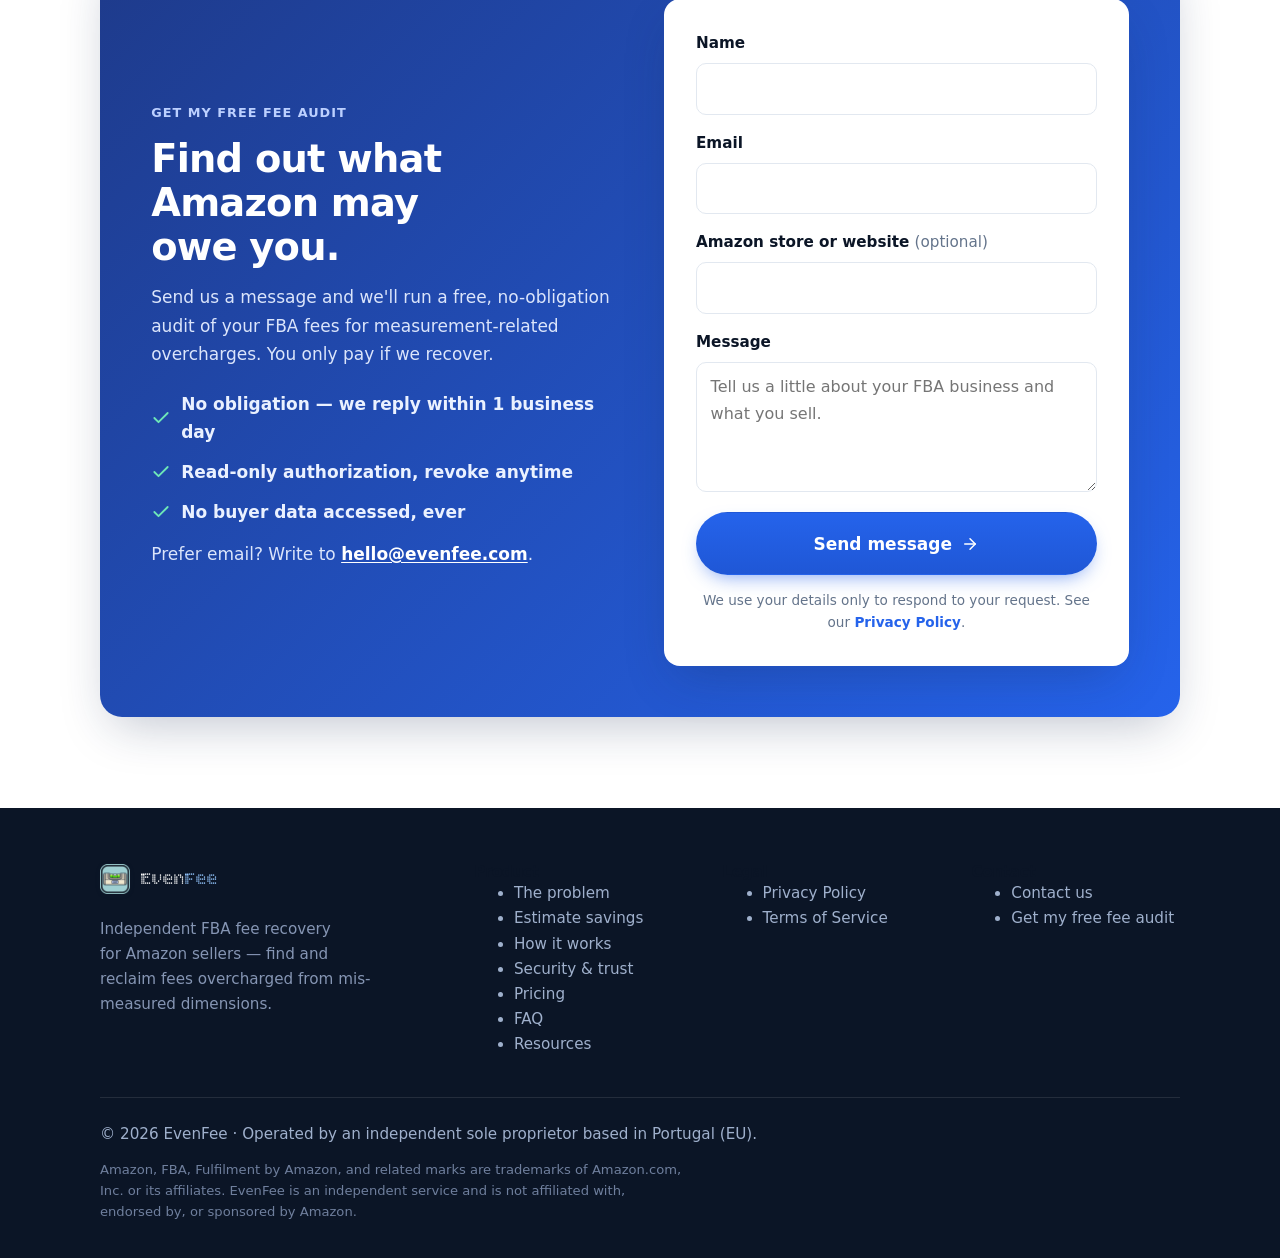
==== commit 8a6844d7: "Replace problem section illustration with dimension measurement video - Rename 'Cubiscan 225...' vid" ====
--- a/index.html
+++ b/index.html
@@ -268,21 +268,10 @@
           </div>
 
           <div class="problem__media">
-            <div class="mock" role="img" aria-label="Illustration: the same product billed correctly in a standard tier versus overcharged in an oversize tier.">
-              <div class="mock__top">
-                <span class="mock__title"><span class="dot" aria-hidden="true"></span> Same product, two outcomes</span>
-                <span class="badge badge--warn">Illustration</span>
-              </div>
-              <div class="mock__row" style="background:var(--accent-050); border-color:var(--accent-100)">
-                <span class="label">Measured correctly</span>
-                <span class="val" style="color:var(--accent-700)"><span class="pin pin--ok" aria-hidden="true"></span> Standard tier · lower fee</span>
-              </div>
-              <div class="mock__row" style="background:#fff1f2; border-color:#fecdd3">
-                <span class="label">Recorded too large</span>
-                <span class="val" style="color:#be123c"><span class="pin pin--warn" aria-hidden="true"></span> Oversize tier · higher fee</span>
-              </div>
-              <p class="mock__dims">The difference is billed on <strong>every unit you sell</strong> until corrected.</p>
-            </div>
+            <video width="100%" height="auto" controls style="border-radius: var(--radius); box-shadow: var(--shadow-sm);">
+              <source src="assets/dimension-measurement.mp4" type="video/mp4">
+              Your browser does not support the video tag.
+            </video>
           </div>
         </div>
       </div>
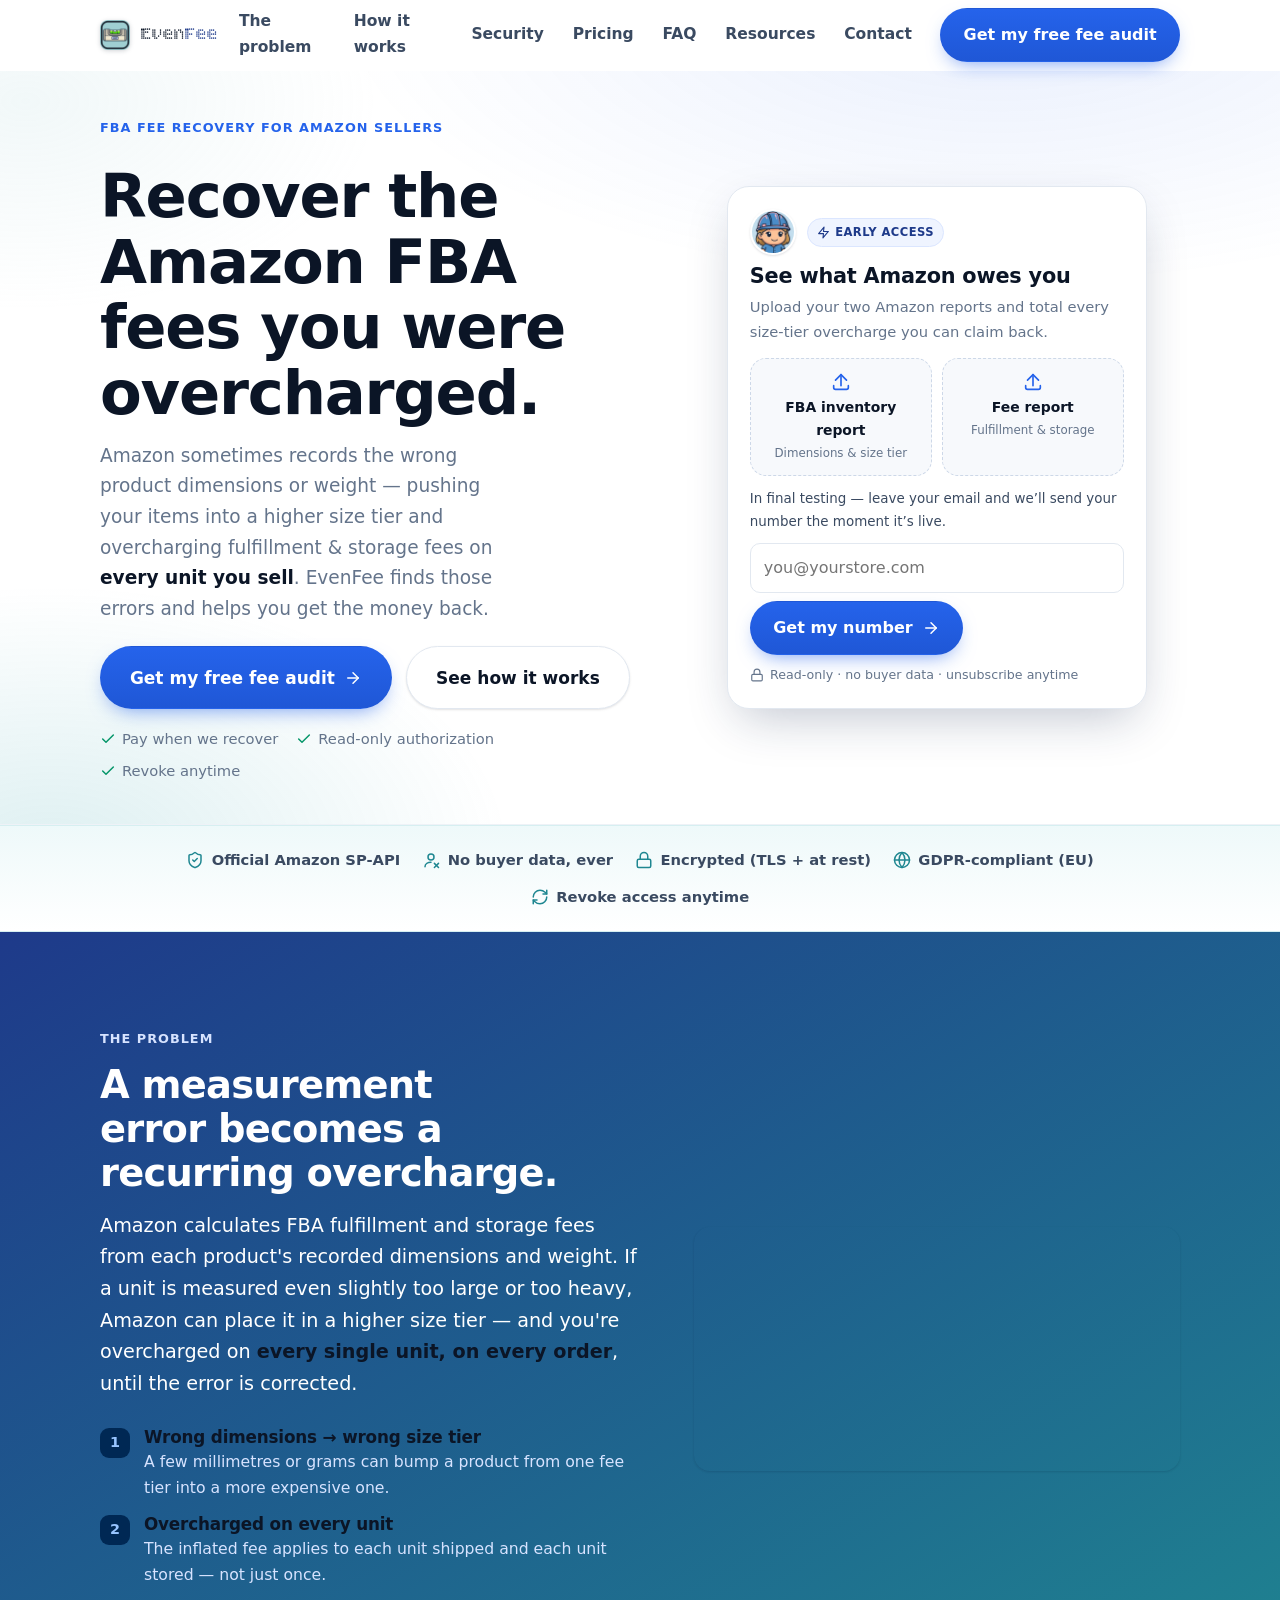
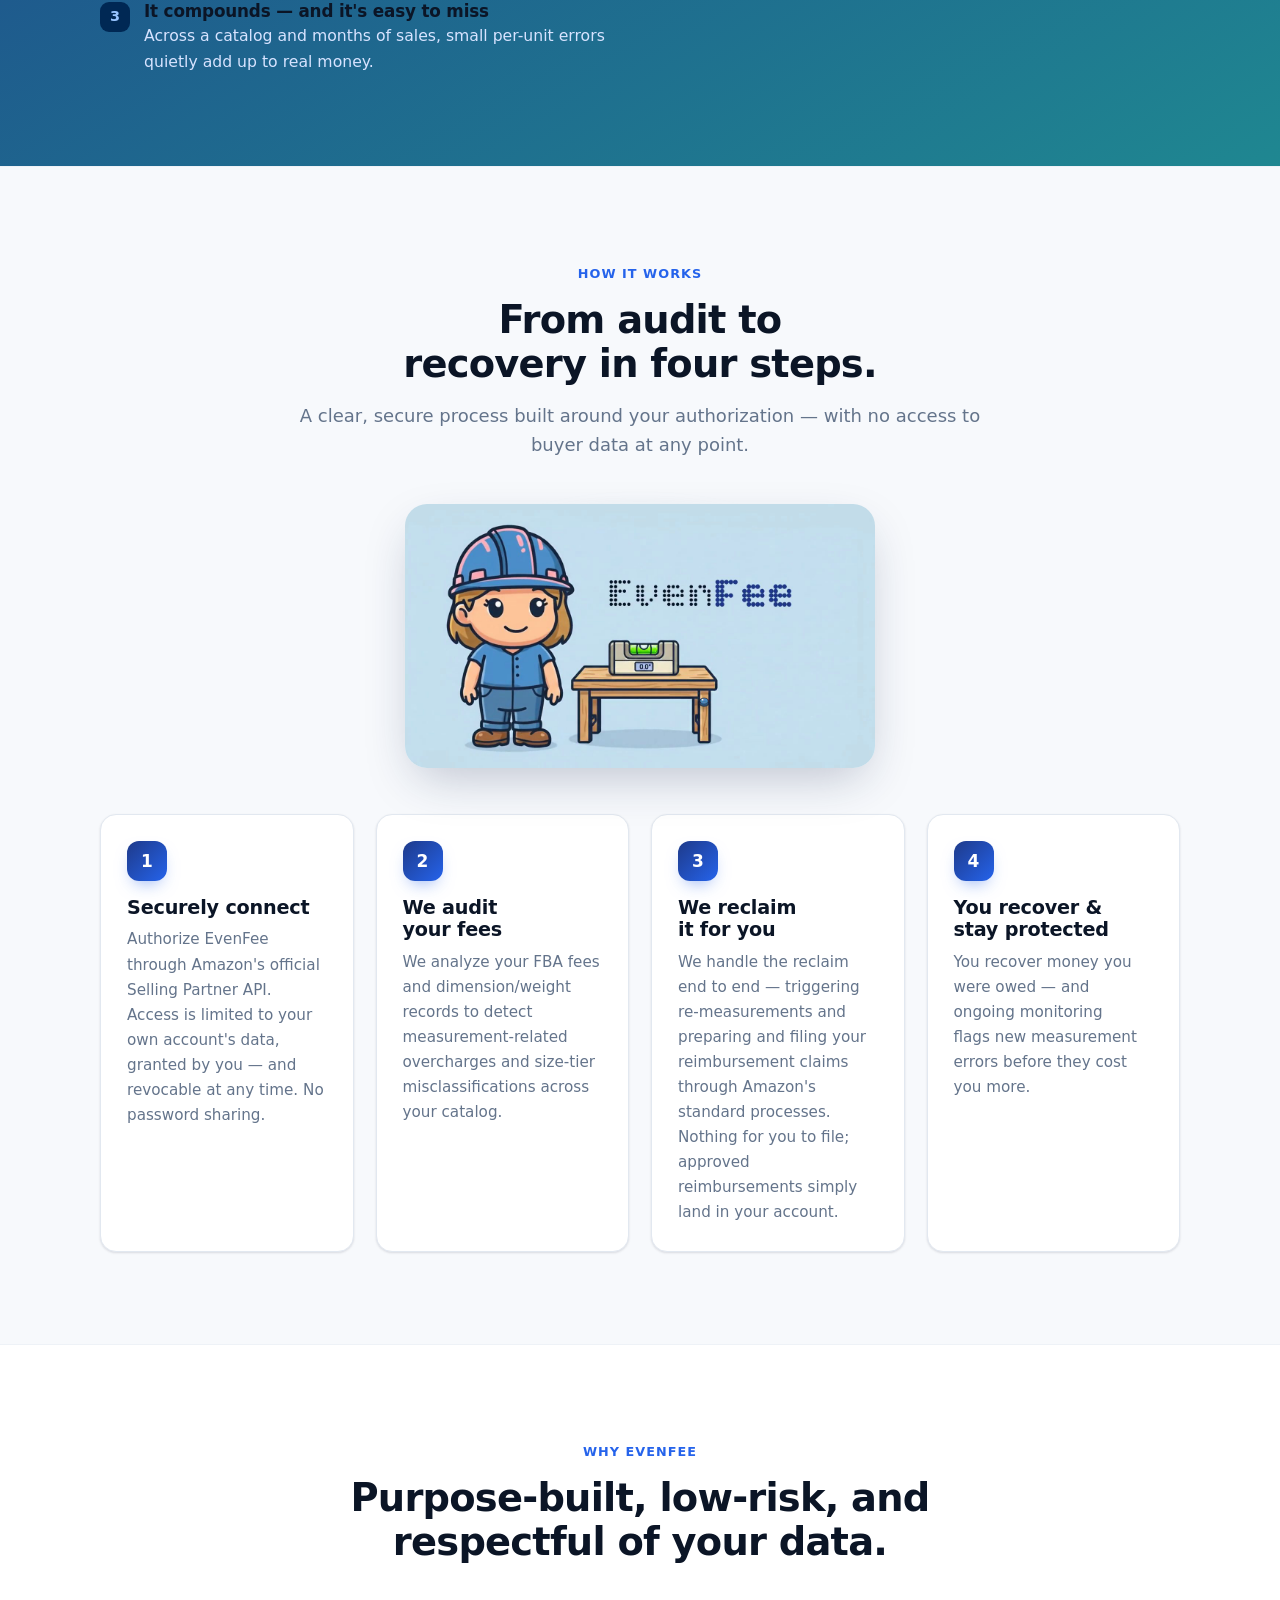
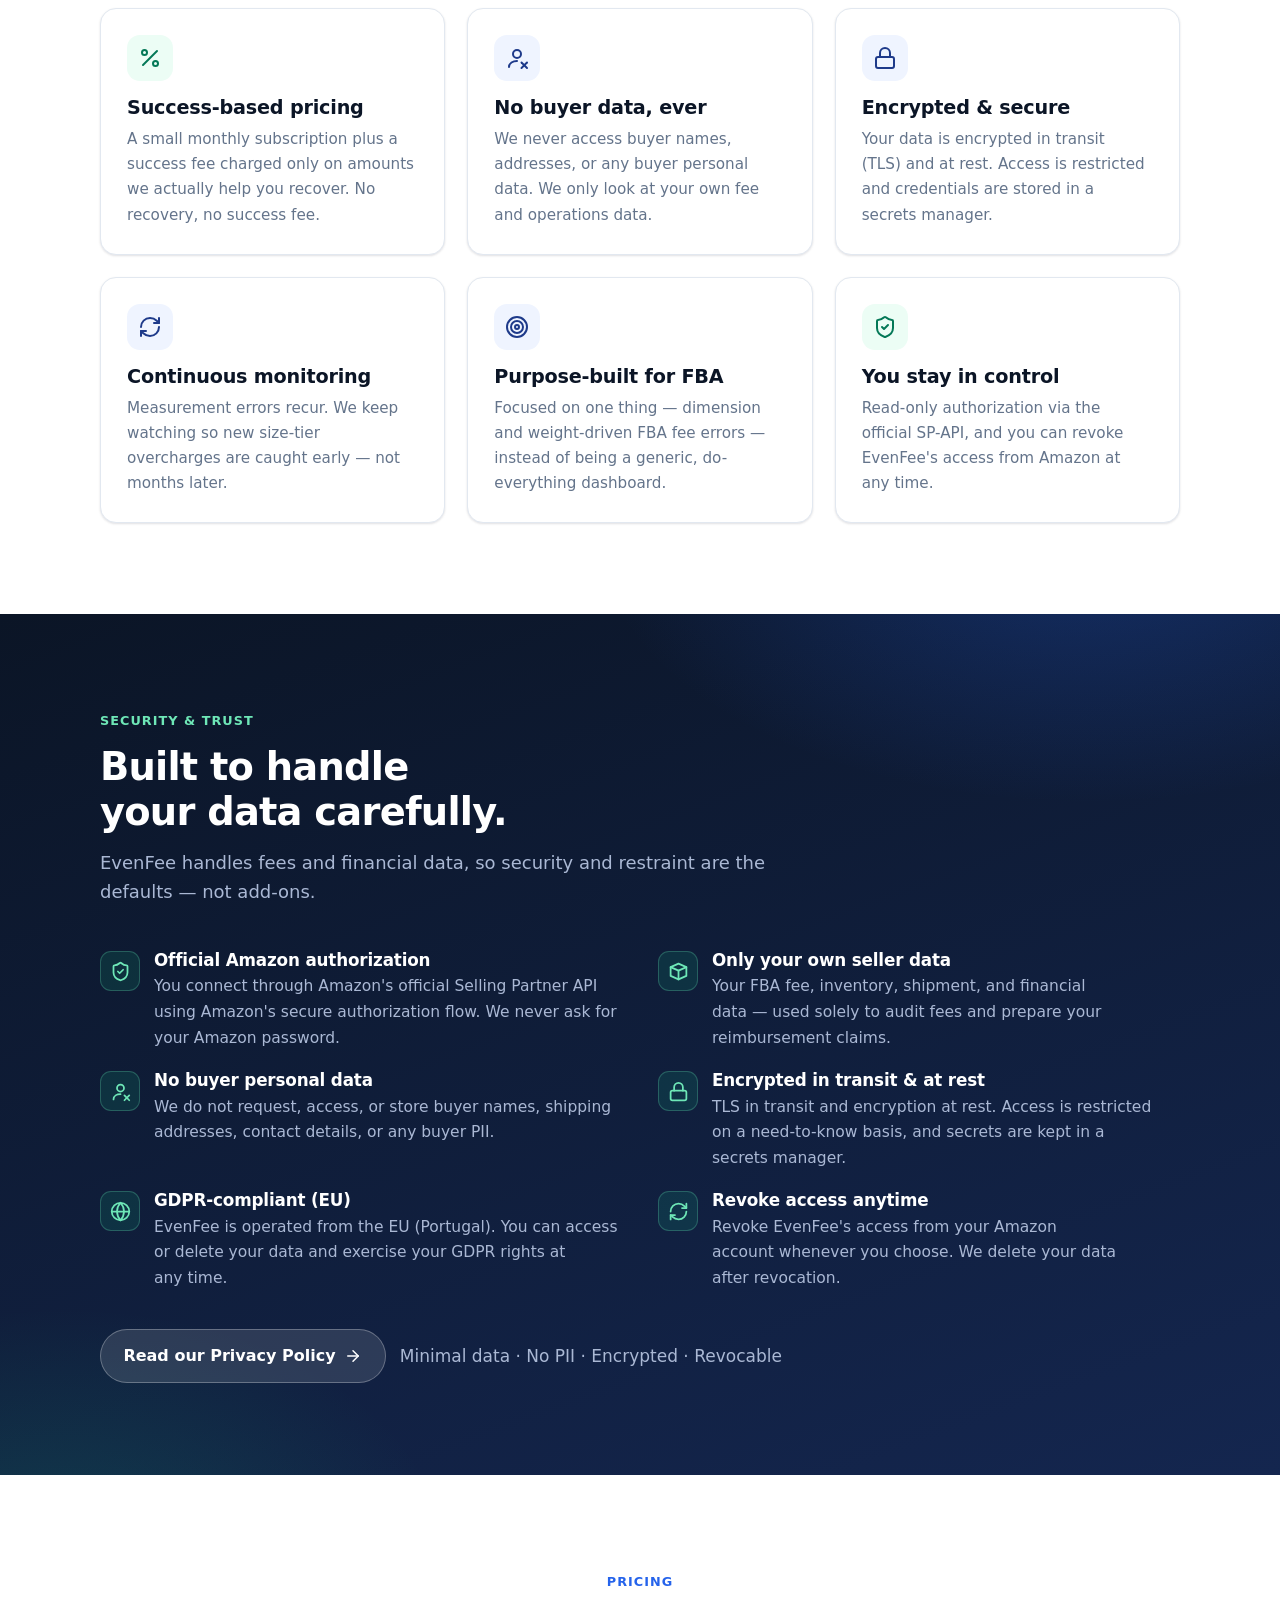
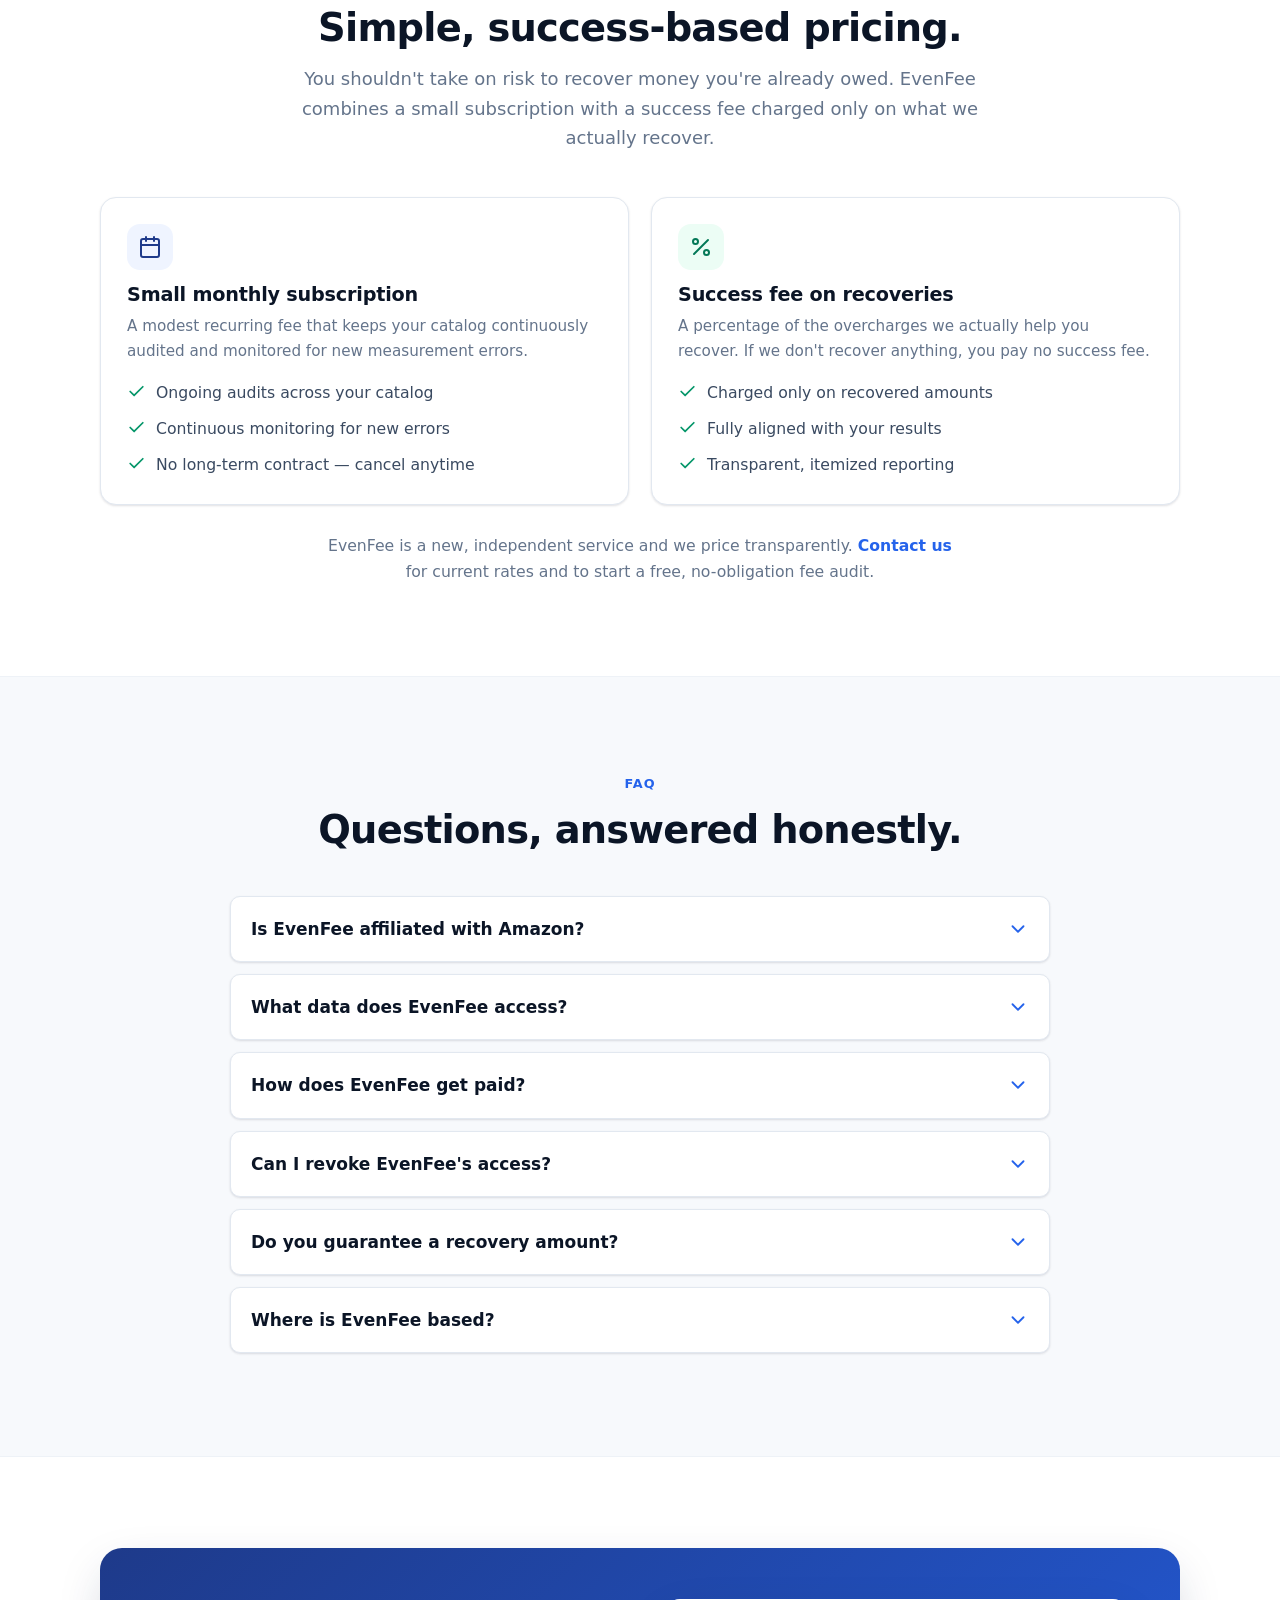
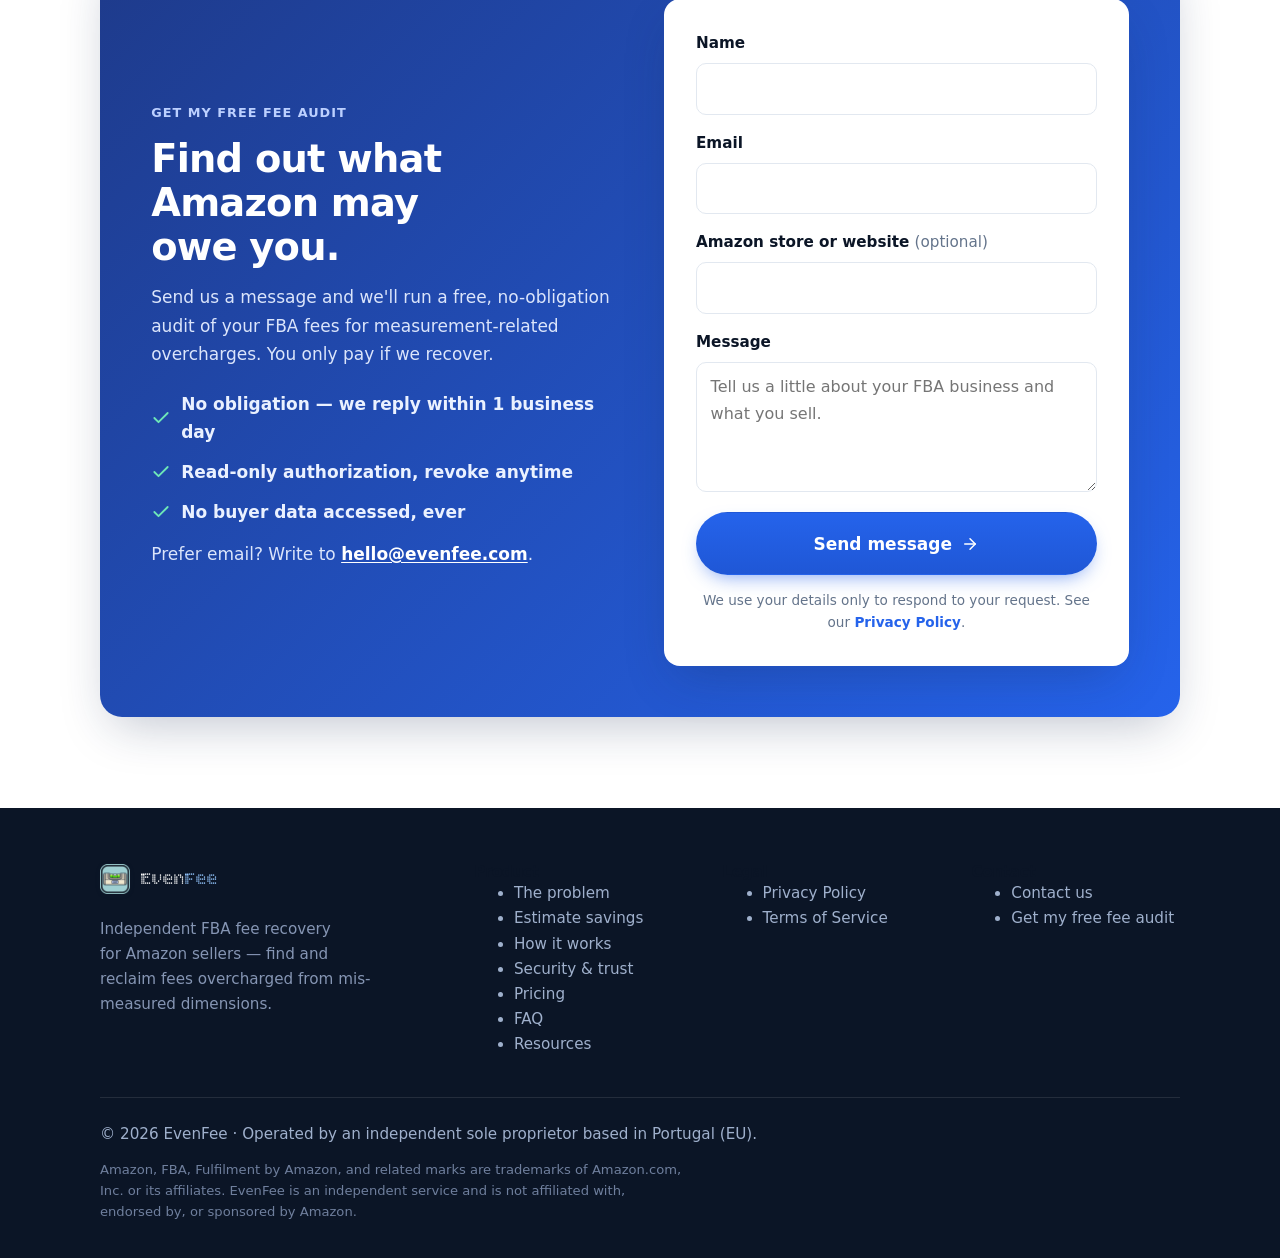
==== commit d171aba9: "Remove black edges from dimension-measurement video Change object-fit from 'cover' to 'fill' to elim" ====
--- a/index.html
+++ b/index.html
@@ -268,7 +268,7 @@
           </div>
 
           <div class="problem__media">
-            <video width="100%" height="auto" controls style="border-radius: var(--radius); box-shadow: var(--shadow-sm);">
+            <video class="problem__video" width="100%" height="auto" muted playsinline preload="metadata" style="border-radius: var(--radius); box-shadow: var(--shadow-sm); object-fit: fill; display: block;">
               <source src="assets/dimension-measurement.mp4" type="video/mp4">
               Your browser does not support the video tag.
             </video>
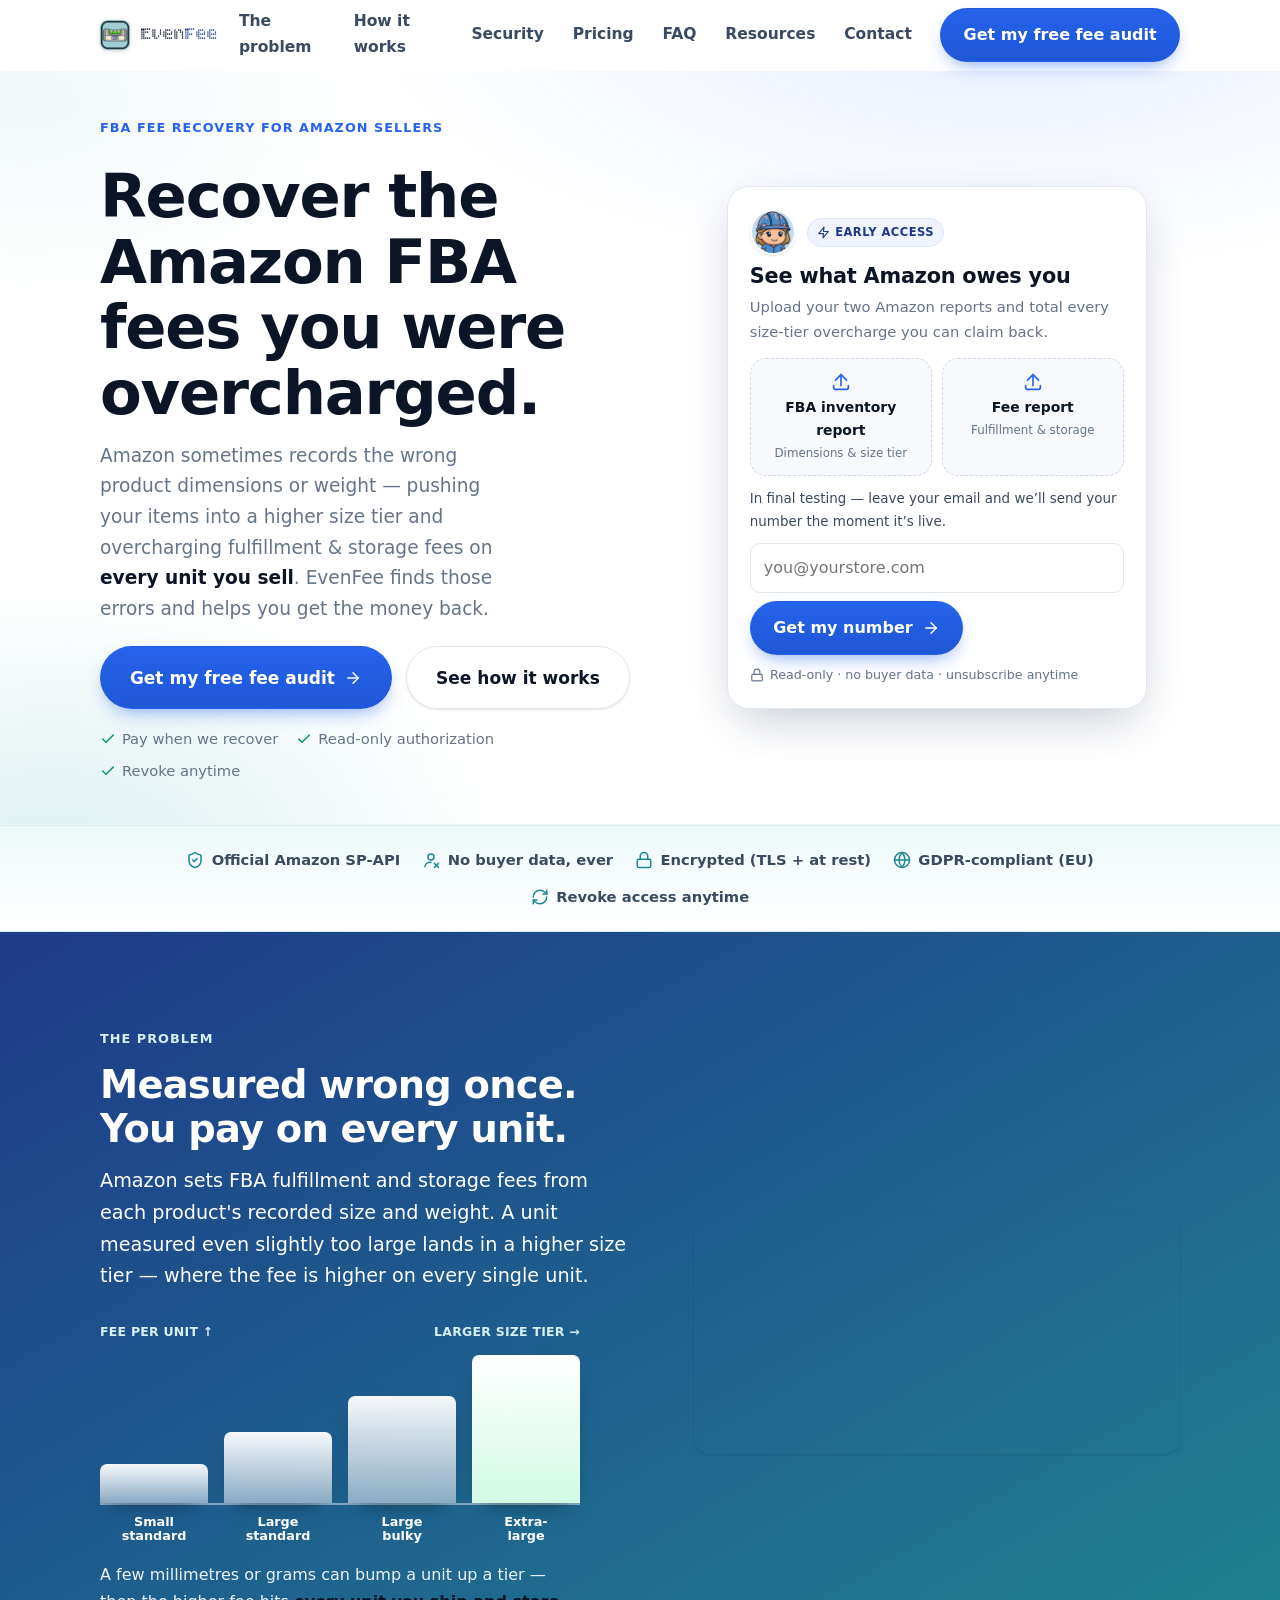
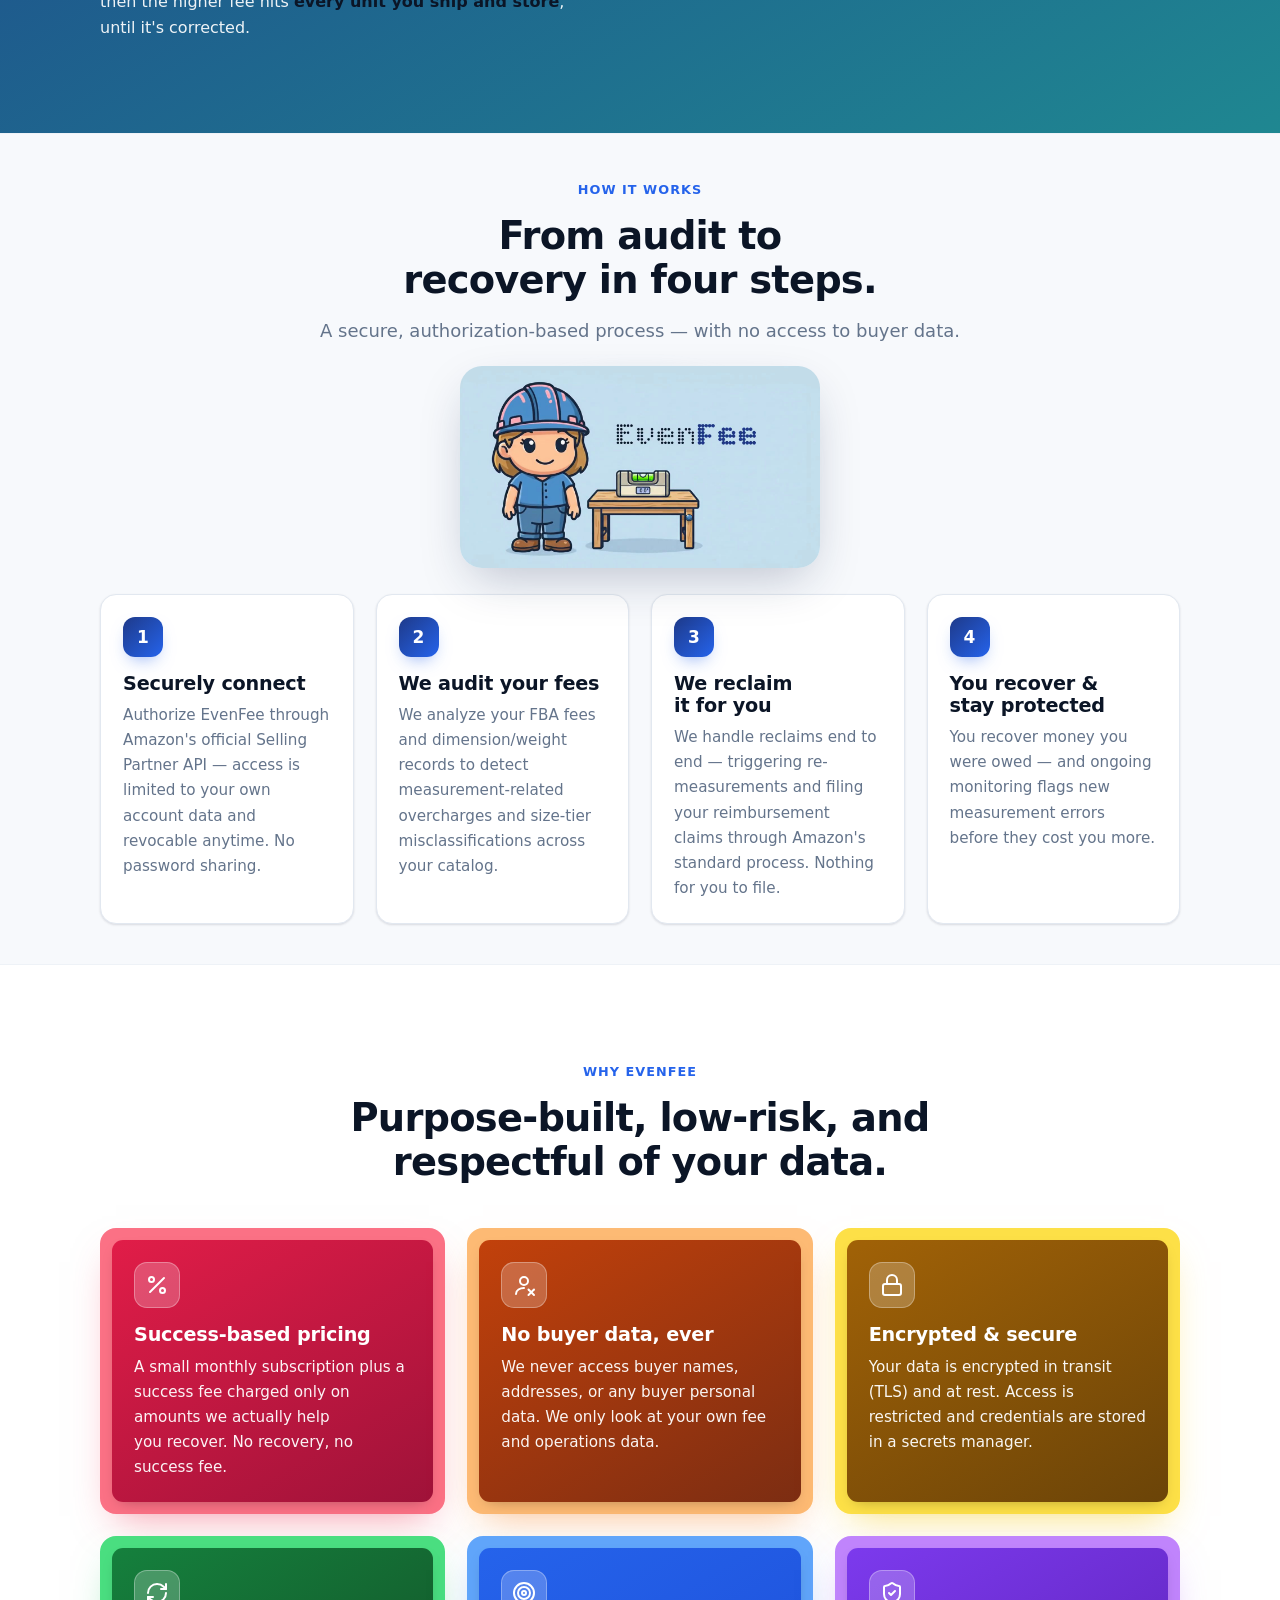
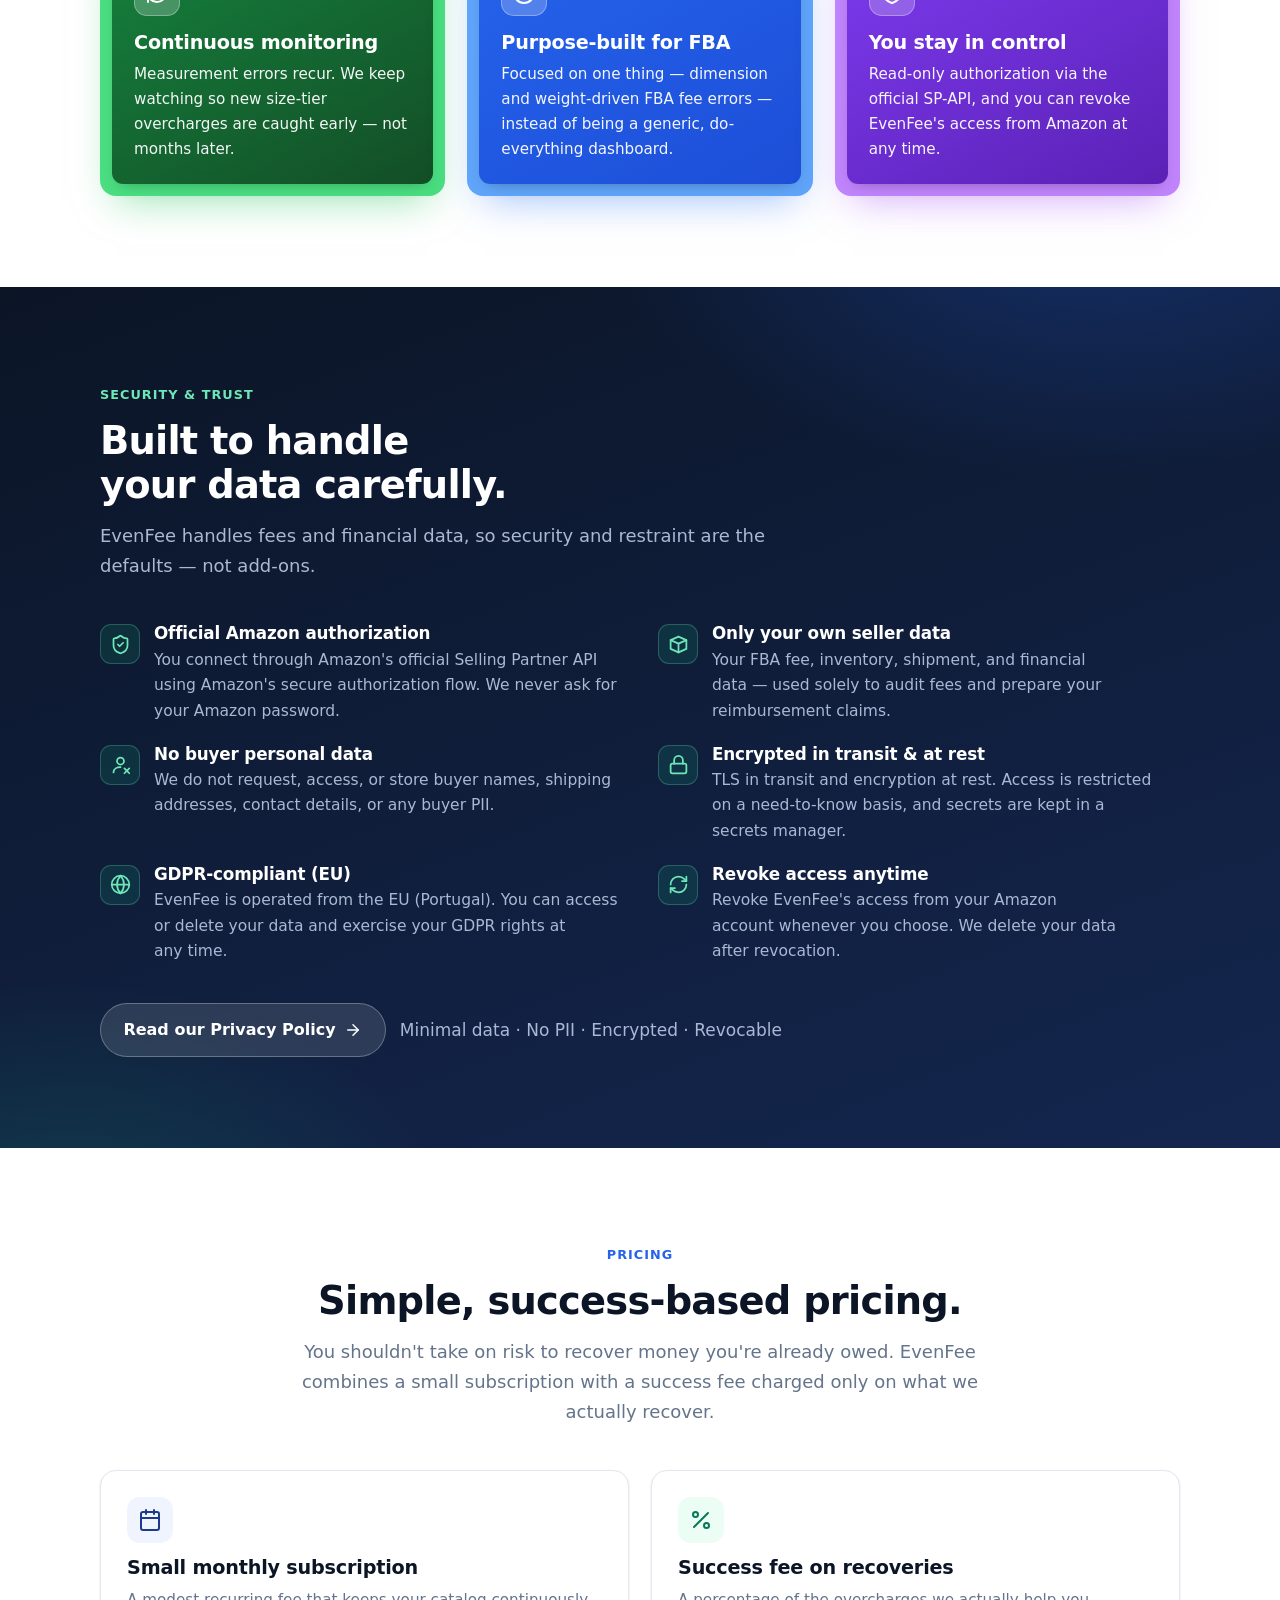
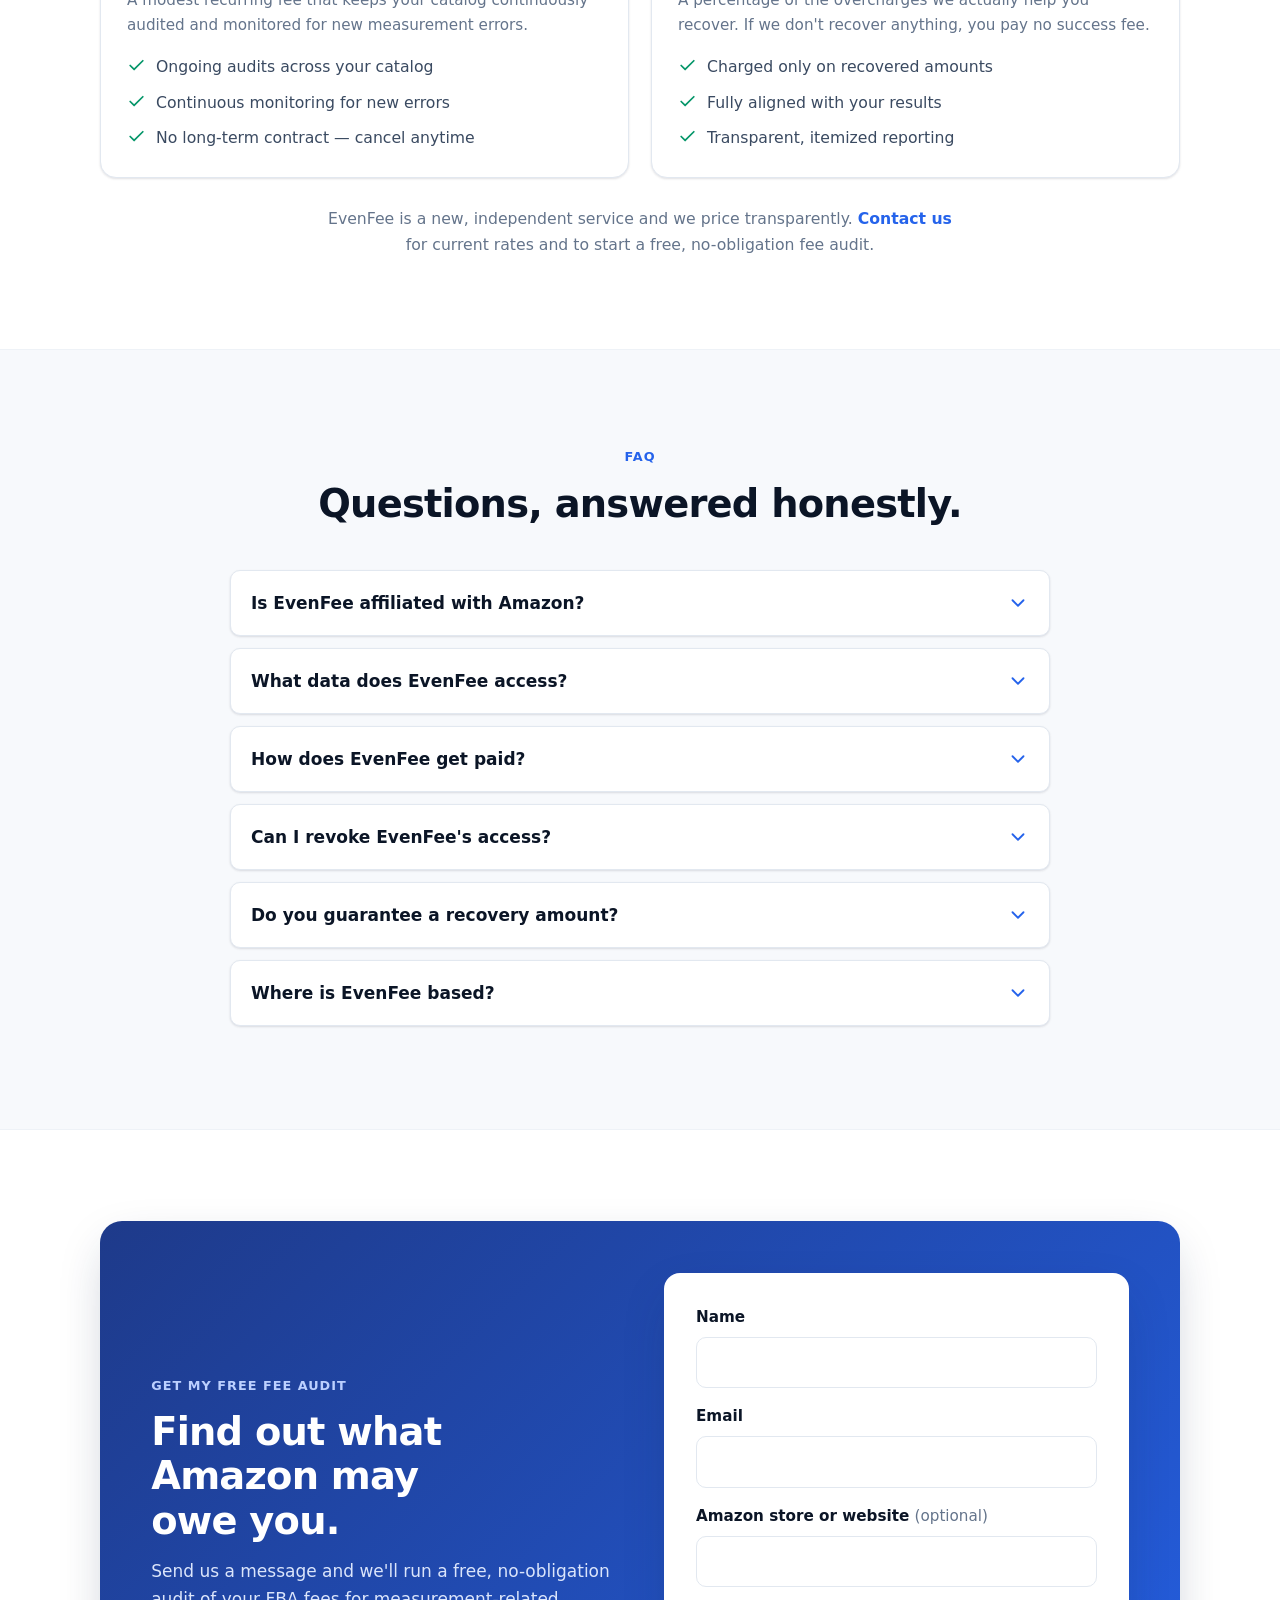
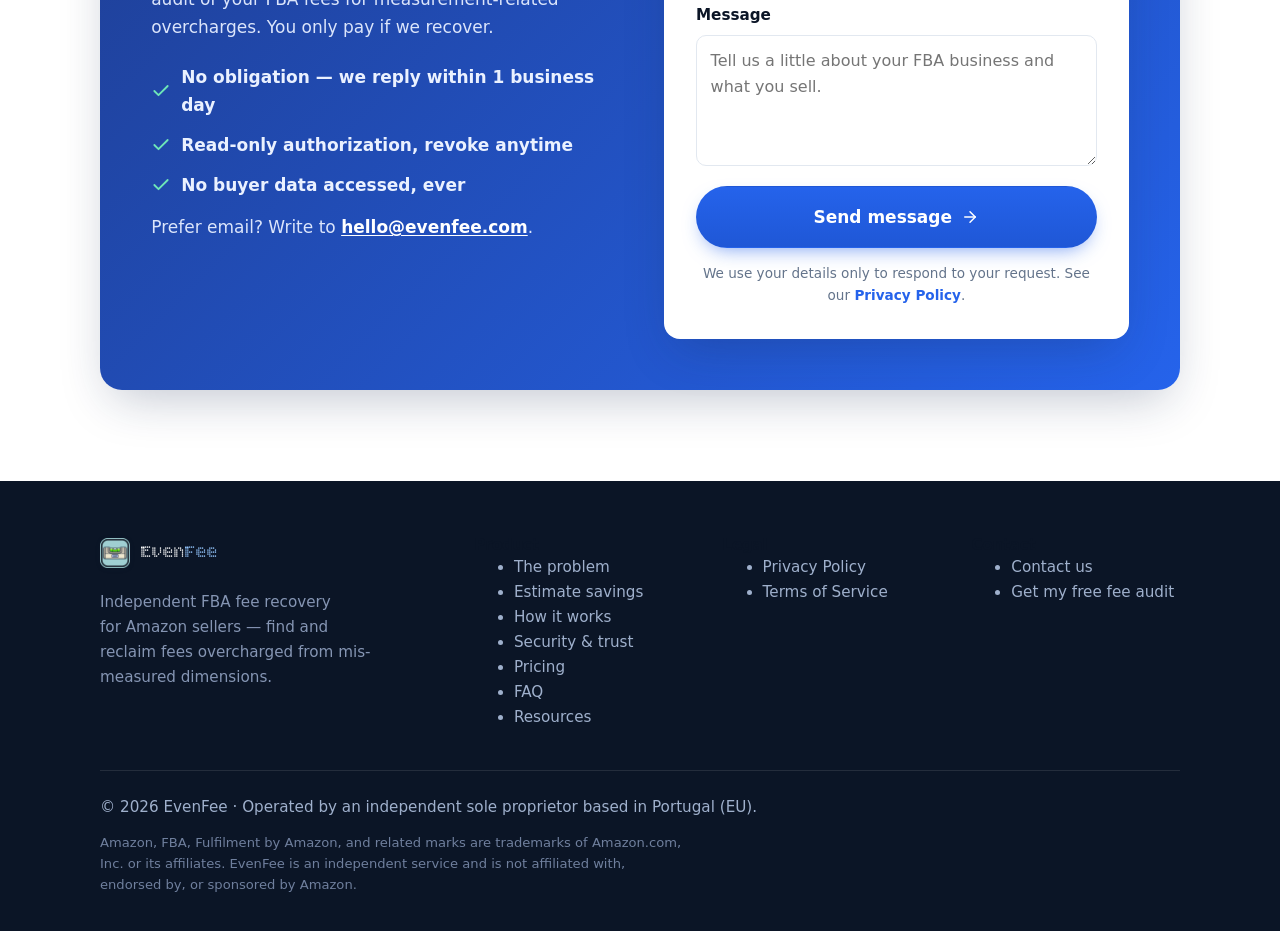
==== commit 435af881: "Benefit cards: box-inside-box (bright frame + deep text panel) Wrapped each card's content in an inn" ====
--- a/index.html
+++ b/index.html
@@ -249,26 +249,31 @@
         <div class="split">
           <div>
             <span class="eyebrow">The problem</span>
-            <h2>A measurement error becomes a recurring overcharge.</h2>
-            <p class="lead" style="margin-top:14px">Amazon calculates FBA fulfillment and storage fees from each product's recorded dimensions and weight. If a unit is measured even slightly too large or too heavy, Amazon can place it in a higher size tier — and you're overcharged on <strong>every single unit, on every order</strong>, until the error is corrected.</p>
-            <div class="problem__points">
-              <div class="problem__point">
-                <span class="num" aria-hidden="true">1</span>
-                <div><h3>Wrong dimensions → wrong size tier</h3><p>A few millimetres or grams can bump a product from one fee tier into a more expensive one.</p></div>
-              </div>
-              <div class="problem__point">
-                <span class="num" aria-hidden="true">2</span>
-                <div><h3>Overcharged on every unit</h3><p>The inflated fee applies to each unit shipped and each unit stored — not just once.</p></div>
-              </div>
-              <div class="problem__point">
-                <span class="num" aria-hidden="true">3</span>
-                <div><h3>It compounds — and it's easy to miss</h3><p>Across a catalog and months of sales, small per-unit errors quietly add up to real money.</p></div>
-              </div>
+            <h2>Measured wrong once. You pay on every unit.</h2>
+            <p class="lead" style="margin-top:14px">Amazon sets FBA fulfillment and storage fees from each product's recorded size and weight. A unit measured even slightly too large lands in a higher size tier — where the fee is higher on every single unit.</p>
+            <div class="tierchart">
+              <div class="tierchart__head">
+                <span>Fee per unit&nbsp;↑</span>
+                <span>larger size tier&nbsp;→</span>
+              </div>
+              <div class="tierchart__plot" role="img" aria-label="Amazon FBA size tiers from Small standard to Extra-large. The per-unit fee rises at every larger tier.">
+                <span class="tierchart__bar" style="--h:26%"></span>
+                <span class="tierchart__bar" style="--h:48%"></span>
+                <span class="tierchart__bar" style="--h:72%"></span>
+                <span class="tierchart__bar" style="--h:100%"></span>
+              </div>
+              <div class="tierchart__labels" aria-hidden="true">
+                <span>Small<br>standard</span>
+                <span>Large<br>standard</span>
+                <span>Large<br>bulky</span>
+                <span>Extra-<br>large</span>
+              </div>
+              <p class="tierchart__note">A few millimetres or grams can bump a unit up a tier — then the higher fee hits <strong>every unit you ship and store</strong>, until it's corrected.</p>
             </div>
           </div>
 
           <div class="problem__media">
-            <video class="problem__video" width="100%" height="auto" muted playsinline preload="metadata" style="border-radius: var(--radius); box-shadow: var(--shadow-sm); object-fit: fill; display: block;">
+            <video class="problem__video" width="100%" height="auto" muted playsinline preload="metadata" style="border-radius: var(--radius); box-shadow: var(--shadow-sm); display: block;">
               <source src="assets/dimension-measurement.mp4" type="video/mp4">
               Your browser does not support the video tag.
             </video>
@@ -283,7 +288,7 @@
         <div class="section__head center">
           <span class="eyebrow">How it works</span>
           <h2>From audit to recovery in four steps.</h2>
-          <p>A clear, secure process built around your authorization — with no access to buyer data at any point.</p>
+          <p>A secure, authorization-based process — with no access to buyer data.</p>
         </div>
         <!-- Brand mascot — checks measurements with a spirit level, the same
              dimension checks behind the audit. Plays when scrolled into view. -->
@@ -300,7 +305,7 @@
           <article class="card step">
             <span class="step__num">1</span>
             <h3>Securely connect</h3>
-            <p>Authorize EvenFee through Amazon's official Selling Partner API. Access is limited to your own account's data, granted by you — and revocable at any time. No password sharing.</p>
+            <p>Authorize EvenFee through Amazon's official Selling Partner API — access is limited to your own account data and revocable anytime. No password sharing.</p>
           </article>
           <article class="card step">
             <span class="step__num">2</span>
@@ -310,7 +315,7 @@
           <article class="card step">
             <span class="step__num">3</span>
             <h3>We reclaim it for you</h3>
-            <p>We handle the reclaim end to end — triggering re-measurements and preparing and filing your reimbursement claims through Amazon's standard processes. Nothing for you to file; approved reimbursements simply land in your account.</p>
+            <p>We handle reclaims end to end — triggering re-measurements and filing your reimbursement claims through Amazon's standard process. Nothing for you to file.</p>
           </article>
           <article class="card step">
             <span class="step__num">4</span>
@@ -330,34 +335,46 @@
         </div>
         <div class="grid grid--3">
           <article class="card">
-            <span class="icon-box icon-box--accent"><svg viewBox="0 0 24 24" fill="none" stroke="currentColor" stroke-width="2" stroke-linecap="round" stroke-linejoin="round" aria-hidden="true"><line x1="19" y1="5" x2="5" y2="19"/><circle cx="6.5" cy="6.5" r="2.5"/><circle cx="17.5" cy="17.5" r="2.5"/></svg></span>
-            <h3>Success-based pricing</h3>
-            <p>A small monthly subscription plus a success fee charged only on amounts we actually help you recover. No recovery, no success fee.</p>
+            <div class="card__panel">
+              <span class="icon-box icon-box--accent"><svg viewBox="0 0 24 24" fill="none" stroke="currentColor" stroke-width="2" stroke-linecap="round" stroke-linejoin="round" aria-hidden="true"><line x1="19" y1="5" x2="5" y2="19"/><circle cx="6.5" cy="6.5" r="2.5"/><circle cx="17.5" cy="17.5" r="2.5"/></svg></span>
+              <h3>Success-based pricing</h3>
+              <p>A small monthly subscription plus a success fee charged only on amounts we actually help you recover. No recovery, no success fee.</p>
+            </div>
           </article>
           <article class="card">
-            <span class="icon-box"><svg viewBox="0 0 24 24" fill="none" stroke="currentColor" stroke-width="2" stroke-linecap="round" stroke-linejoin="round" aria-hidden="true"><circle cx="12" cy="8" r="4"/><path d="M4 21c0-4 4-6 8-6"/><line x1="16.5" y1="16.5" x2="22" y2="22"/><line x1="22" y1="16.5" x2="16.5" y2="22"/></svg></span>
-            <h3>No buyer data, ever</h3>
-            <p>We never access buyer names, addresses, or any buyer personal data. We only look at your own fee and operations data.</p>
+            <div class="card__panel">
+              <span class="icon-box"><svg viewBox="0 0 24 24" fill="none" stroke="currentColor" stroke-width="2" stroke-linecap="round" stroke-linejoin="round" aria-hidden="true"><circle cx="12" cy="8" r="4"/><path d="M4 21c0-4 4-6 8-6"/><line x1="16.5" y1="16.5" x2="22" y2="22"/><line x1="22" y1="16.5" x2="16.5" y2="22"/></svg></span>
+              <h3>No buyer data, ever</h3>
+              <p>We never access buyer names, addresses, or any buyer personal data. We only look at your own fee and operations data.</p>
+            </div>
           </article>
           <article class="card">
-            <span class="icon-box"><svg viewBox="0 0 24 24" fill="none" stroke="currentColor" stroke-width="2" stroke-linecap="round" stroke-linejoin="round" aria-hidden="true"><rect x="3" y="11" width="18" height="11" rx="2"/><path d="M7 11V7a5 5 0 0 1 10 0v4"/></svg></span>
-            <h3>Encrypted &amp; secure</h3>
-            <p>Your data is encrypted in transit (TLS) and at rest. Access is restricted and credentials are stored in a secrets manager.</p>
+            <div class="card__panel">
+              <span class="icon-box"><svg viewBox="0 0 24 24" fill="none" stroke="currentColor" stroke-width="2" stroke-linecap="round" stroke-linejoin="round" aria-hidden="true"><rect x="3" y="11" width="18" height="11" rx="2"/><path d="M7 11V7a5 5 0 0 1 10 0v4"/></svg></span>
+              <h3>Encrypted &amp; secure</h3>
+              <p>Your data is encrypted in transit (TLS) and at rest. Access is restricted and credentials are stored in a secrets manager.</p>
+            </div>
           </article>
           <article class="card">
-            <span class="icon-box"><svg viewBox="0 0 24 24" fill="none" stroke="currentColor" stroke-width="2" stroke-linecap="round" stroke-linejoin="round" aria-hidden="true"><path d="M3 12a9 9 0 0 1 9-9 9.75 9.75 0 0 1 6.74 2.74L21 8"/><path d="M21 3v5h-5"/><path d="M21 12a9 9 0 0 1-9 9 9.75 9.75 0 0 1-6.74-2.74L3 16"/><path d="M3 21v-5h5"/></svg></span>
-            <h3>Continuous monitoring</h3>
-            <p>Measurement errors recur. We keep watching so new size-tier overcharges are caught early — not months later.</p>
+            <div class="card__panel">
+              <span class="icon-box"><svg viewBox="0 0 24 24" fill="none" stroke="currentColor" stroke-width="2" stroke-linecap="round" stroke-linejoin="round" aria-hidden="true"><path d="M3 12a9 9 0 0 1 9-9 9.75 9.75 0 0 1 6.74 2.74L21 8"/><path d="M21 3v5h-5"/><path d="M21 12a9 9 0 0 1-9 9 9.75 9.75 0 0 1-6.74-2.74L3 16"/><path d="M3 21v-5h5"/></svg></span>
+              <h3>Continuous monitoring</h3>
+              <p>Measurement errors recur. We keep watching so new size-tier overcharges are caught early — not months later.</p>
+            </div>
           </article>
           <article class="card">
-            <span class="icon-box"><svg viewBox="0 0 24 24" fill="none" stroke="currentColor" stroke-width="2" stroke-linecap="round" stroke-linejoin="round" aria-hidden="true"><circle cx="12" cy="12" r="10"/><circle cx="12" cy="12" r="6"/><circle cx="12" cy="12" r="2"/></svg></span>
-            <h3>Purpose-built for FBA</h3>
-            <p>Focused on one thing — dimension and weight-driven FBA fee errors — instead of being a generic, do-everything dashboard.</p>
+            <div class="card__panel">
+              <span class="icon-box"><svg viewBox="0 0 24 24" fill="none" stroke="currentColor" stroke-width="2" stroke-linecap="round" stroke-linejoin="round" aria-hidden="true"><circle cx="12" cy="12" r="10"/><circle cx="12" cy="12" r="6"/><circle cx="12" cy="12" r="2"/></svg></span>
+              <h3>Purpose-built for FBA</h3>
+              <p>Focused on one thing — dimension and weight-driven FBA fee errors — instead of being a generic, do-everything dashboard.</p>
+            </div>
           </article>
           <article class="card">
-            <span class="icon-box icon-box--accent"><svg viewBox="0 0 24 24" fill="none" stroke="currentColor" stroke-width="2" stroke-linecap="round" stroke-linejoin="round" aria-hidden="true"><path d="M20 13c0 5-3.5 7.5-7.66 8.95a1 1 0 0 1-.67-.01C7.5 20.5 4 18 4 13V6a1 1 0 0 1 1-1c2 0 4.5-1.2 6.24-2.72a1.17 1.17 0 0 1 1.52 0C14.51 3.81 17 5 19 5a1 1 0 0 1 1 1z"/><path d="m9 12 2 2 4-4"/></svg></span>
-            <h3>You stay in control</h3>
-            <p>Read-only authorization via the official SP-API, and you can revoke EvenFee's access from Amazon at any time.</p>
+            <div class="card__panel">
+              <span class="icon-box icon-box--accent"><svg viewBox="0 0 24 24" fill="none" stroke="currentColor" stroke-width="2" stroke-linecap="round" stroke-linejoin="round" aria-hidden="true"><path d="M20 13c0 5-3.5 7.5-7.66 8.95a1 1 0 0 1-.67-.01C7.5 20.5 4 18 4 13V6a1 1 0 0 1 1-1c2 0 4.5-1.2 6.24-2.72a1.17 1.17 0 0 1 1.52 0C14.51 3.81 17 5 19 5a1 1 0 0 1 1 1z"/><path d="m9 12 2 2 4-4"/></svg></span>
+              <h3>You stay in control</h3>
+              <p>Read-only authorization via the official SP-API, and you can revoke EvenFee's access from Amazon at any time.</p>
+            </div>
           </article>
         </div>
       </div>
--- a/assets/styles.css
+++ b/assets/styles.css
@@ -147,9 +147,7 @@
 .section--soft { background: var(--soft); border-block: 1px solid var(--line-2); }
 #problem { background: linear-gradient(150deg, var(--brand-700) 0%, var(--teal-600) 100%); border-block: none; color: #fff; }
 #problem h2, #problem .lead { color: #fff; }
-#problem .eyebrow { color: #d7e3ff; }
-#problem .problem__point p { color: #d7e3ff; }
-#problem .problem__point .num { background: #002854; color: #98c5ff; }
+#problem .eyebrow { color: var(--teal-100); }
 
 .section__head { max-width: 720px; margin-bottom: 44px; }
 .section__head.center { margin-inline: auto; text-align: center; }
@@ -552,17 +550,82 @@
 .icon-box svg { width: 24px; height: 24px; }
 .icon-box--accent { background: var(--accent-050); color: var(--accent-700); }
 
+/* Benefits — "box inside box": a bright, cheerful outer frame holds a deep
+   inner panel that carries the white text (kept legible on the deep colour).
+   Outer = light hue; inner panel = deep hue of the same colour. */
+#benefits .card { border: none; padding: 12px; }
+#benefits .card__panel {
+  height: 100%;
+  display: flex; flex-direction: column;
+  border-radius: 11px;
+  padding: 22px;
+  color: #fff;
+  box-shadow: 0 6px 16px -8px rgba(0, 0, 0, .35);
+}
+#benefits .card__panel h3 { color: #fff; }
+#benefits .card__panel p { color: rgba(255, 255, 255, .95); }
+#benefits .icon-box {
+  background: rgba(255, 255, 255, .22);
+  color: #fff;
+  box-shadow: inset 0 0 0 1px rgba(255, 255, 255, .3);
+}
+#benefits .grid > .card:nth-child(1) {  /* red */
+  background: #fb7185; box-shadow: 0 18px 38px -16px rgba(244, 63, 94, .5);
+}
+#benefits .grid > .card:nth-child(1) .card__panel { background: linear-gradient(150deg, #e11d48 0%, #9f1239 100%); }
+#benefits .grid > .card:nth-child(2) {  /* orange */
+  background: #fdba74; box-shadow: 0 18px 38px -16px rgba(251, 146, 60, .55);
+}
+#benefits .grid > .card:nth-child(2) .card__panel { background: linear-gradient(150deg, #c2410b 0%, #7c2d12 100%); }
+#benefits .grid > .card:nth-child(3) {  /* yellow */
+  background: #fde047; box-shadow: 0 18px 38px -16px rgba(250, 204, 21, .55);
+}
+#benefits .grid > .card:nth-child(3) .card__panel { background: linear-gradient(150deg, #a16207 0%, #6b4408 100%); }
+#benefits .grid > .card:nth-child(4) {  /* green */
+  background: #4ade80; box-shadow: 0 18px 38px -16px rgba(34, 197, 94, .5);
+}
+#benefits .grid > .card:nth-child(4) .card__panel { background: linear-gradient(150deg, #15803d 0%, #134e26 100%); }
+#benefits .grid > .card:nth-child(5) {  /* blue */
+  background: #60a5fa; box-shadow: 0 18px 38px -16px rgba(59, 130, 246, .5);
+}
+#benefits .grid > .card:nth-child(5) .card__panel { background: linear-gradient(150deg, #2563eb 0%, #1d4ed8 100%); }
+#benefits .grid > .card:nth-child(6) {  /* violet */
+  background: #c084fc; box-shadow: 0 18px 38px -16px rgba(168, 85, 247, .5);
+}
+#benefits .grid > .card:nth-child(6) .card__panel { background: linear-gradient(150deg, #7c3aed 0%, #5b21b6 100%); }
+#benefits .card:hover { transform: translateY(-3px); }
+
 /* Problem section */
-.problem__points { margin-top: 28px; display: grid; gap: 14px; }
-.problem__point { display: flex; gap: 14px; align-items: flex-start; }
-.problem__point .num {
-  flex: none; width: 30px; height: 30px; border-radius: 9px;
-  display: grid; place-items: center; font-weight: 800; font-size: .9rem;
-  background: #fff1f2; color: #be123c;
-}
-.problem__point h3 { font-size: 1.05rem; }
-.problem__point p { color: var(--muted); font-size: .98rem; margin-top: 2px; }
 .problem__media { display: flex; align-items: center; justify-content: center; }
+.problem__video { width: 100%; height: auto; }
+
+/* Size-tier chart — the per-unit fee rises as a unit crosses into a larger tier */
+.tierchart { margin-top: 30px; max-width: 480px; }
+.tierchart__head {
+  display: flex; justify-content: space-between; align-items: baseline;
+  font-size: .78rem; font-weight: 700; letter-spacing: .02em;
+  text-transform: uppercase; color: var(--teal-100); margin-bottom: 12px;
+}
+.tierchart__plot {
+  display: grid; grid-auto-flow: column; grid-auto-columns: 1fr;
+  align-items: end; gap: 16px; height: 150px;
+  border-bottom: 2px solid rgba(255, 255, 255, .45);
+}
+.tierchart__bar {
+  height: var(--h); border-radius: 7px 7px 0 0;
+  background: linear-gradient(180deg, rgba(255, 255, 255, .96), rgba(255, 255, 255, .48));
+  box-shadow: 0 10px 20px -12px rgba(0, 0, 0, .55);
+}
+.tierchart__bar:last-child { background: linear-gradient(180deg, #fff, var(--accent-100)); }
+.tierchart__labels {
+  display: grid; grid-auto-flow: column; grid-auto-columns: 1fr;
+  gap: 16px; margin-top: 10px;
+}
+.tierchart__labels span { text-align: center; font-size: .8rem; line-height: 1.15; font-weight: 600; color: #fff; }
+.tierchart__note { margin-top: 18px; font-size: 1rem; color: rgba(255, 255, 255, .92); }
+@media (prefers-reduced-motion: no-preference) {
+  .tierchart__bar { transition: height .6s cubic-bezier(.22, 1, .36, 1); }
+}
 
 @media (min-width: 940px) {
   .split { display: grid; grid-template-columns: 1.05fr .95fr; gap: 56px; align-items: center; }
@@ -775,11 +838,17 @@
 .contact__email a { color: #fff; font-weight: 600; text-decoration: underline; text-underline-offset: 2px; }
 
 /* ----- Brand mascot clip (in "How it works") ------------------------------- */
+/* "How it works" — tightened so the whole section (head + clip + 4 steps)
+   fits within a typical laptop viewport. */
+#how-it-works { padding-block: clamp(40px, 3vw, 64px); }
+#how-it-works .section__head { margin-bottom: 20px; }
+#how-it-works .card { padding: 22px; }
+
 .mascot-clip {
   position: relative;
   width: 100%;
-  max-width: 470px;
-  margin: clamp(22px, 3vw, 36px) auto clamp(28px, 4vw, 46px);
+  max-width: 360px;
+  margin: clamp(12px, 1.6vw, 20px) auto clamp(16px, 2.2vw, 26px);
   line-height: 0;
 }
 /* Soft teal aura echoing the scene background, so the rounded clip melts in. */
